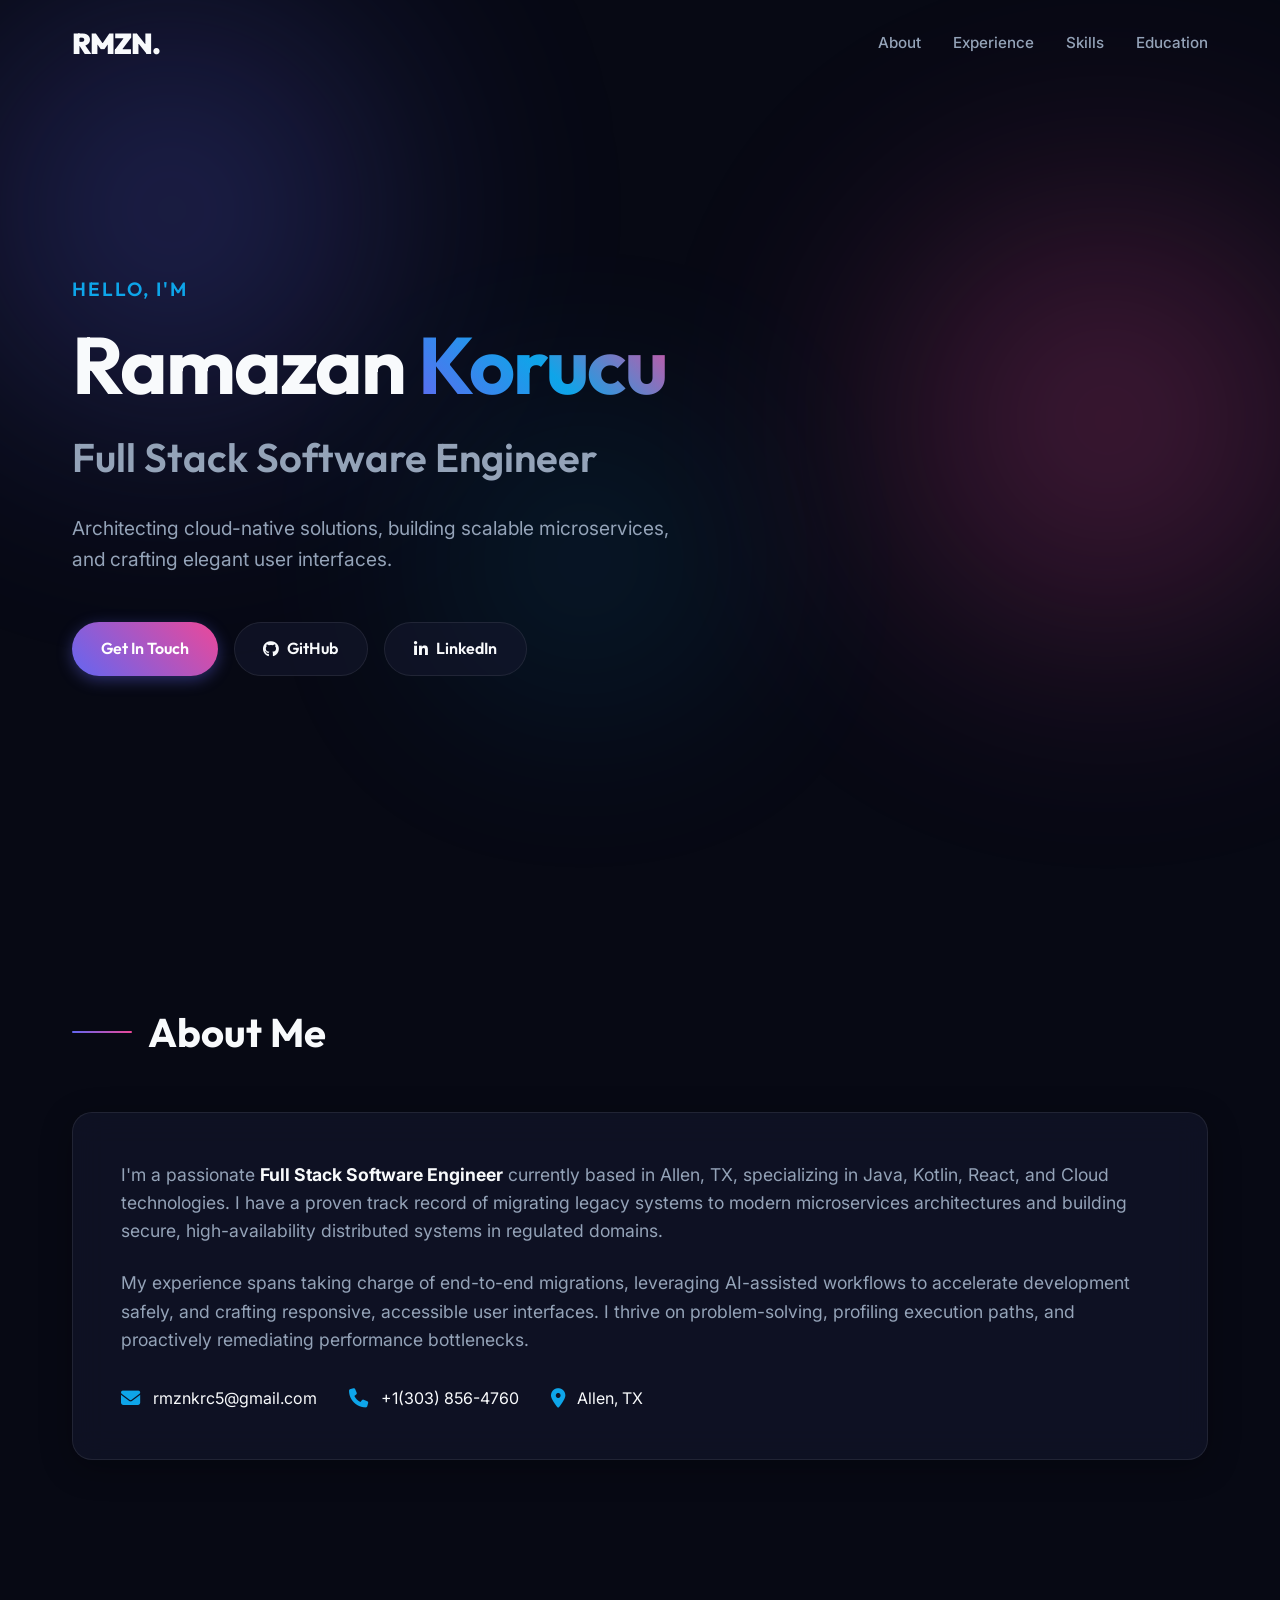
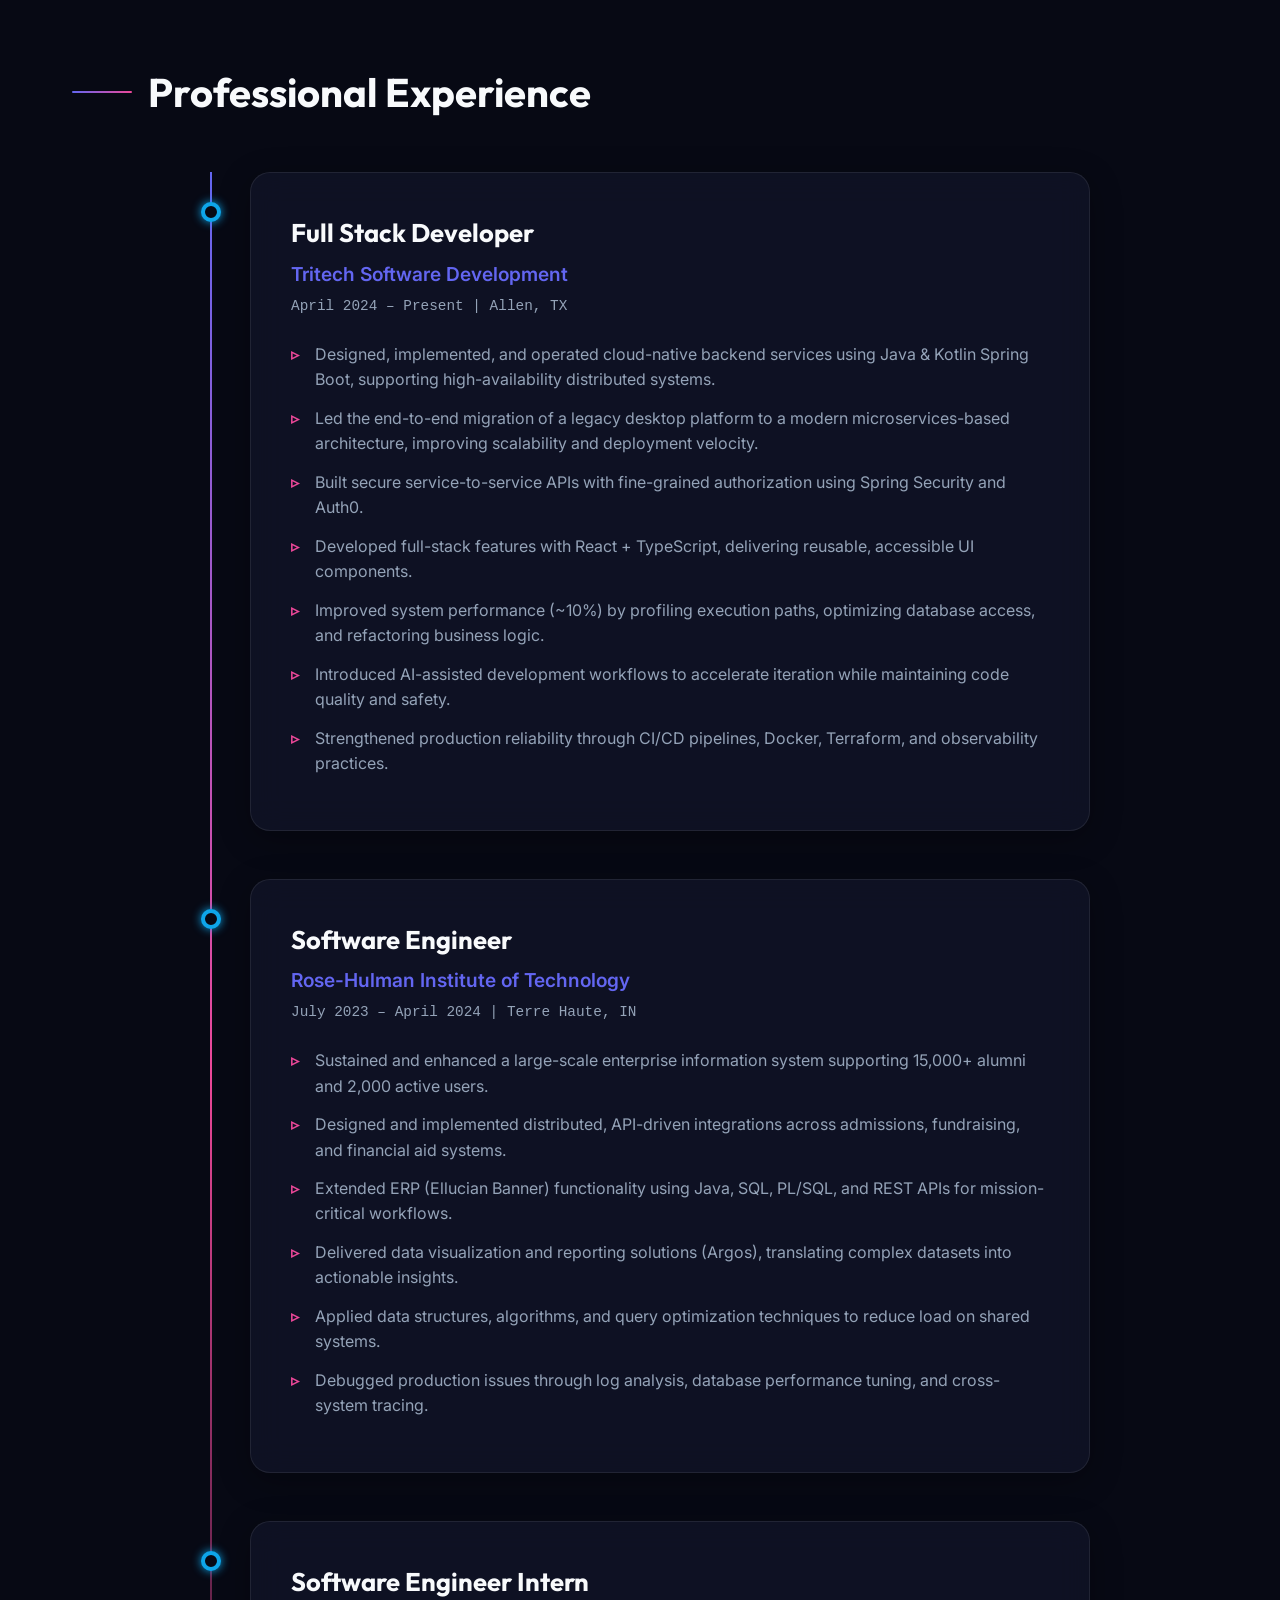
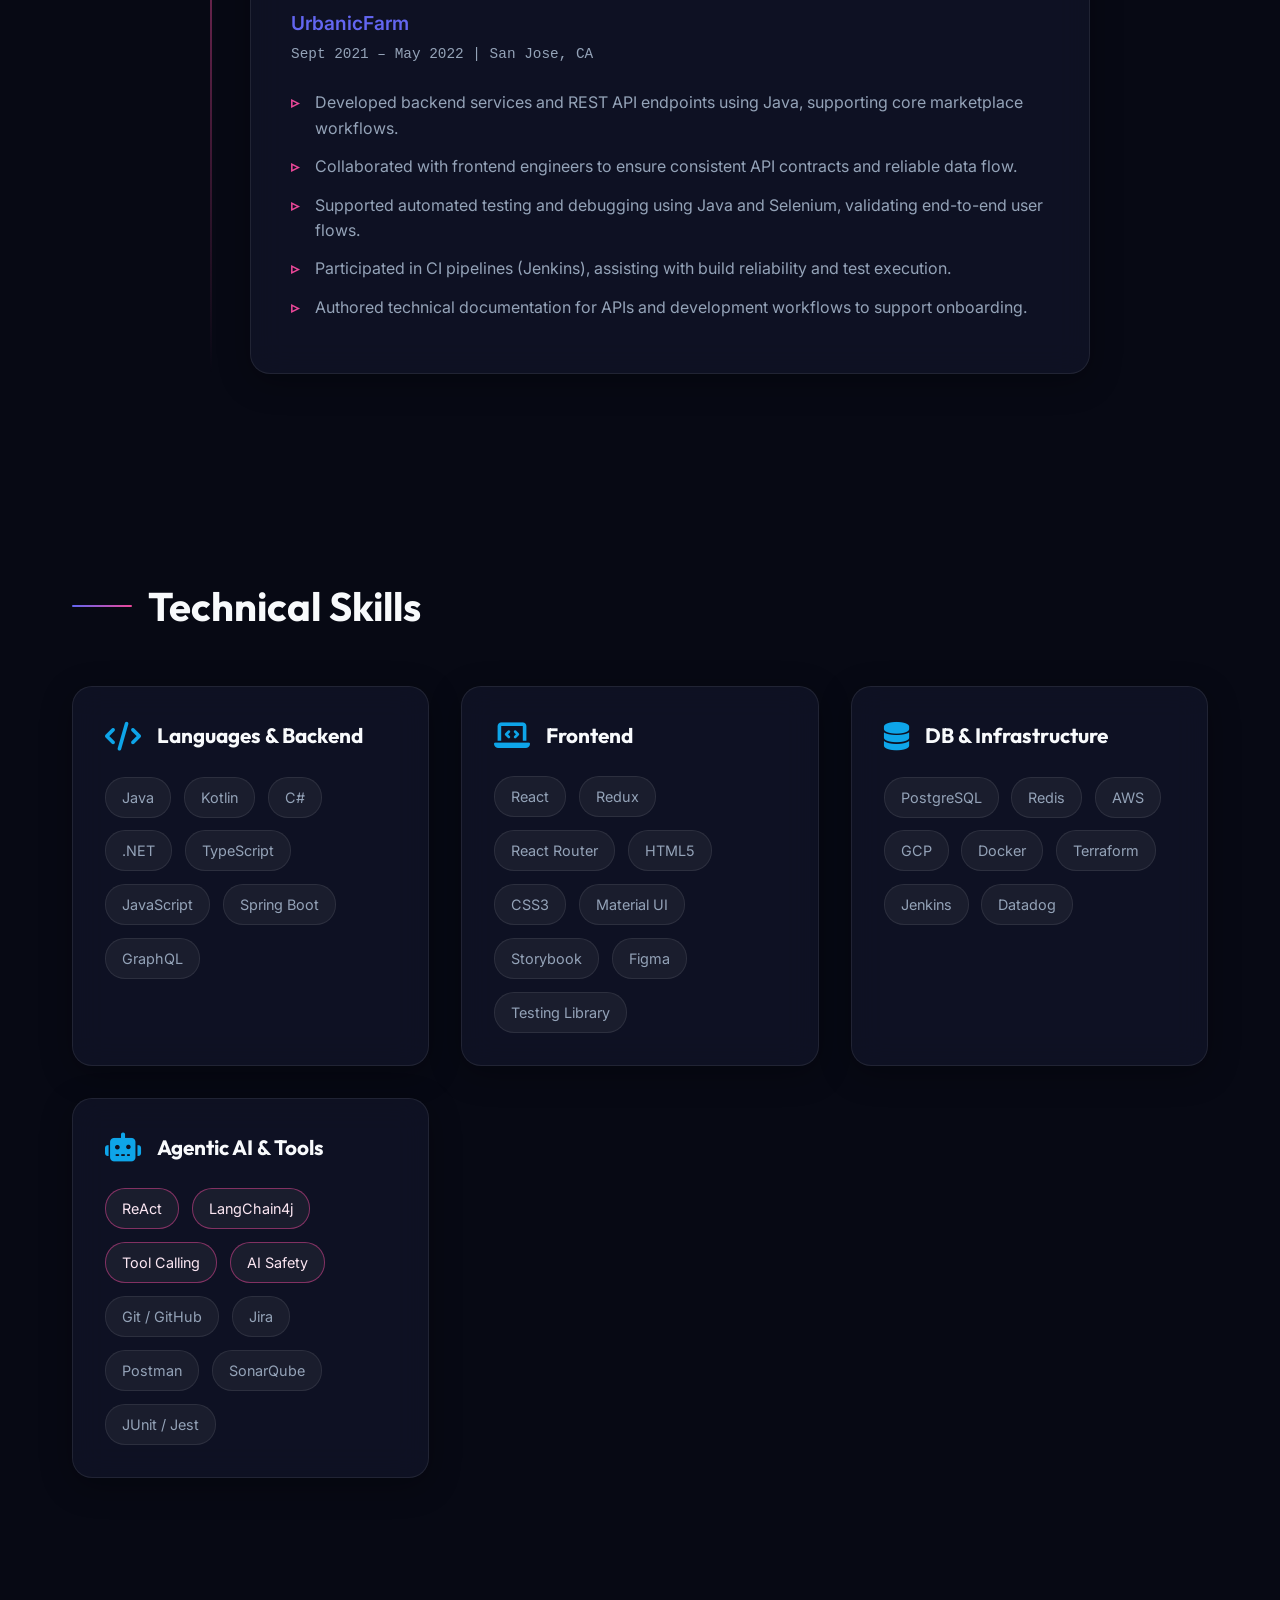
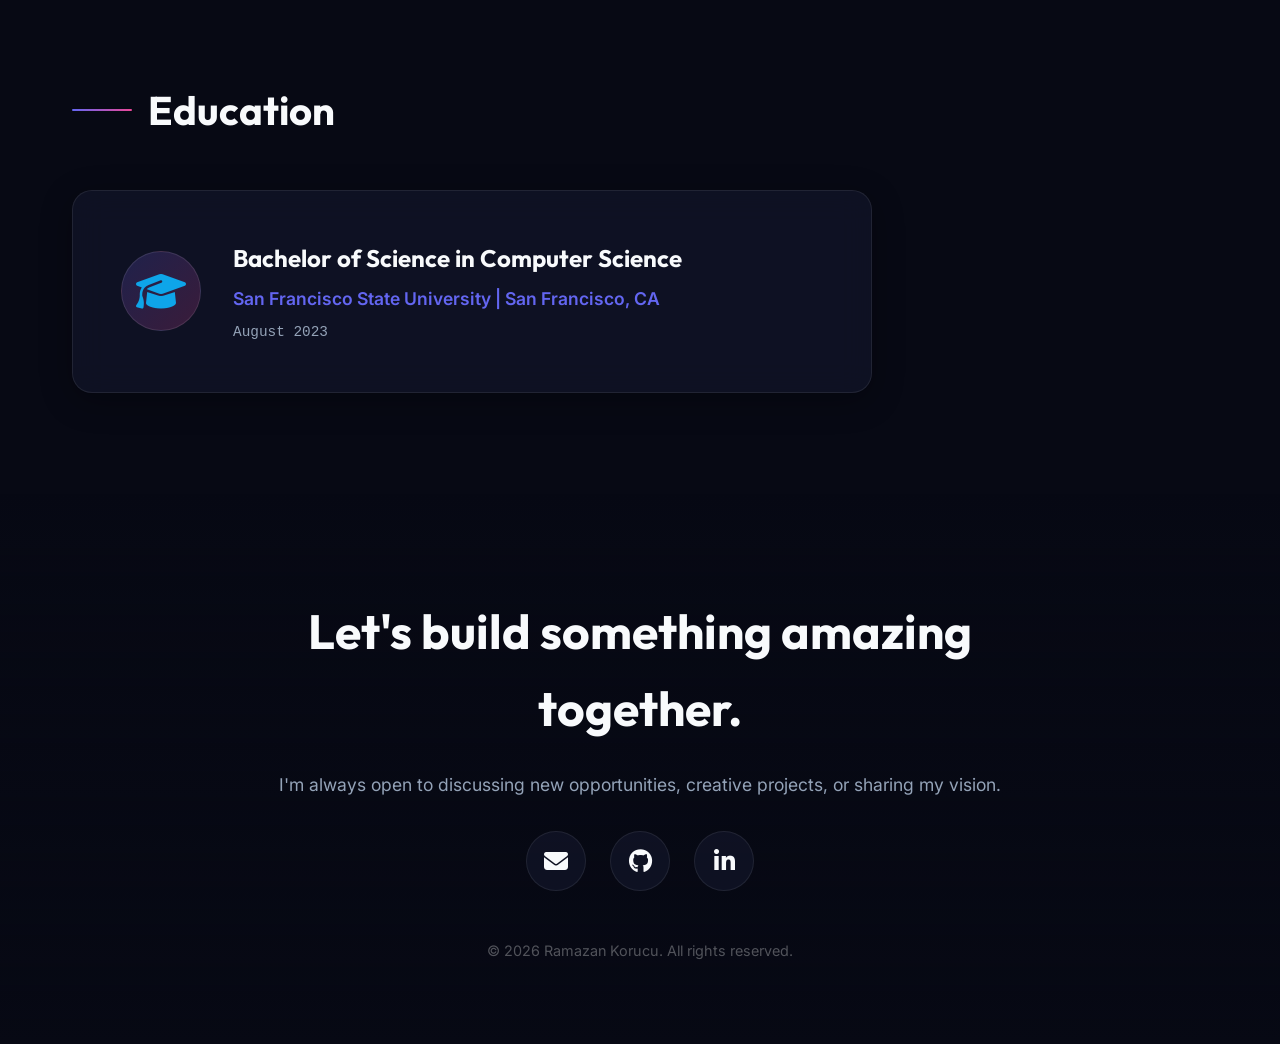
==== portfolio/index.html @ de81b4bb "Add portfolio website" ====
<!doctype html>
<html lang="en">
  <head>
    <meta charset="UTF-8" />
    <meta name="viewport" content="width=device-width, initial-scale=1.0" />
    <title>Ramazan Korucu | Full Stack Software Engineer</title>
    <meta
      name="description"
      content="Portfolio of Ramazan Korucu, Full Stack Software Engineer specializing in Java, Kotlin, React, and Cloud technologies."
    />
    <link rel="preconnect" href="https://fonts.googleapis.com" />
    <link rel="preconnect" href="https://fonts.gstatic.com" crossorigin />
    <link
      href="https://fonts.googleapis.com/css2?family=Inter:wght@300;400;500;600;700&family=Outfit:wght@400;600;800;900&display=swap"
      rel="stylesheet"
    />
    <link
      rel="stylesheet"
      href="https://cdnjs.cloudflare.com/ajax/libs/font-awesome/6.4.0/css/all.min.css"
    />
    <link rel="stylesheet" href="styles.css" />
  </head>
  <body>
    <div class="background-effects">
      <div class="glow glow-1"></div>
      <div class="glow glow-2"></div>
      <div class="glow glow-3"></div>
    </div>

    <!-- Navigation -->
    <nav class="navbar">
      <div class="nav-content">
        <a href="#" class="logo">RMZN.</a>
        <ul class="nav-links">
          <li><a href="#about">About</a></li>
          <li><a href="#experience">Experience</a></li>
          <li><a href="#skills">Skills</a></li>
          <li><a href="#education">Education</a></li>
        </ul>
        <div class="hamburger">
          <span></span>
          <span></span>
          <span></span>
        </div>
      </div>
    </nav>

    <main>
      <!-- Hero -->
      <section id="hero" class="hero section">
        <div class="hero-content">
          <p class="greeting reveal">Hello, I'm</p>
          <h1 class="name reveal delay-1">Ramazan <span>Korucu</span></h1>
          <h2 class="title reveal delay-2">Full Stack Software Engineer</h2>
          <p class="subtitle reveal delay-3">
            Architecting cloud-native solutions, building scalable
            microservices, and crafting elegant user interfaces.
          </p>
          <div class="cta-buttons reveal delay-4">
            <a href="#contact" class="btn btn-primary">Get In Touch</a>
            <a
              href="https://github.com/rkorucu"
              target="_blank"
              class="btn btn-secondary"
            >
              <i class="fab fa-github"></i> GitHub
            </a>
            <a
              href="https://linkedin.com/in/rmznkrc"
              target="_blank"
              class="btn btn-secondary"
            >
              <i class="fab fa-linkedin-in"></i> LinkedIn
            </a>
          </div>
        </div>
      </section>

      <!-- About -->
      <section id="about" class="about section">
        <h2 class="section-title reveal">About Me</h2>
        <div class="about-content reveal">
          <div class="about-text glass-card">
            <p>
              I'm a passionate
              <strong>Full Stack Software Engineer</strong> currently based in
              Allen, TX, specializing in Java, Kotlin, React, and Cloud
              technologies. I have a proven track record of migrating legacy
              systems to modern microservices architectures and building secure,
              high-availability distributed systems in regulated domains.
            </p>
            <p>
              My experience spans taking charge of end-to-end migrations,
              leveraging AI-assisted workflows to accelerate development safely,
              and crafting responsive, accessible user interfaces. I thrive on
              problem-solving, profiling execution paths, and proactively
              remediating performance bottlenecks.
            </p>
            <div class="contact-info">
              <p><i class="fas fa-envelope"></i> rmznkrc5@gmail.com</p>
              <p><i class="fas fa-phone"></i> +1(303) 856-4760</p>
              <p><i class="fas fa-map-marker-alt"></i> Allen, TX</p>
            </div>
          </div>
        </div>
      </section>

      <!-- Experience -->
      <section id="experience" class="experience section">
        <h2 class="section-title reveal">Professional Experience</h2>
        <div class="timeline">
          <div class="timeline-item reveal">
            <div class="timeline-dot"></div>
            <div class="timeline-content glass-card">
              <div class="exp-header">
                <h3>Full Stack Developer</h3>
                <span class="company">Tritech Software Development</span>
                <span class="date">April 2024 – Present | Allen, TX</span>
              </div>
              <ul class="exp-details">
                <li>
                  Designed, implemented, and operated cloud-native backend
                  services using Java & Kotlin Spring Boot, supporting
                  high-availability distributed systems.
                </li>
                <li>
                  Led the end-to-end migration of a legacy desktop platform to a
                  modern microservices-based architecture, improving scalability
                  and deployment velocity.
                </li>
                <li>
                  Built secure service-to-service APIs with fine-grained
                  authorization using Spring Security and Auth0.
                </li>
                <li>
                  Developed full-stack features with React + TypeScript,
                  delivering reusable, accessible UI components.
                </li>
                <li>
                  Improved system performance (~10%) by profiling execution
                  paths, optimizing database access, and refactoring business
                  logic.
                </li>
                <li>
                  Introduced AI-assisted development workflows to accelerate
                  iteration while maintaining code quality and safety.
                </li>
                <li>
                  Strengthened production reliability through CI/CD pipelines,
                  Docker, Terraform, and observability practices.
                </li>
              </ul>
            </div>
          </div>

          <div class="timeline-item reveal">
            <div class="timeline-dot"></div>
            <div class="timeline-content glass-card">
              <div class="exp-header">
                <h3>Software Engineer</h3>
                <span class="company">Rose-Hulman Institute of Technology</span>
                <span class="date"
                  >July 2023 – April 2024 | Terre Haute, IN</span
                >
              </div>
              <ul class="exp-details">
                <li>
                  Sustained and enhanced a large-scale enterprise information
                  system supporting 15,000+ alumni and 2,000 active users.
                </li>
                <li>
                  Designed and implemented distributed, API-driven integrations
                  across admissions, fundraising, and financial aid systems.
                </li>
                <li>
                  Extended ERP (Ellucian Banner) functionality using Java, SQL,
                  PL/SQL, and REST APIs for mission-critical workflows.
                </li>
                <li>
                  Delivered data visualization and reporting solutions (Argos),
                  translating complex datasets into actionable insights.
                </li>
                <li>
                  Applied data structures, algorithms, and query optimization
                  techniques to reduce load on shared systems.
                </li>
                <li>
                  Debugged production issues through log analysis, database
                  performance tuning, and cross-system tracing.
                </li>
              </ul>
            </div>
          </div>

          <div class="timeline-item reveal">
            <div class="timeline-dot"></div>
            <div class="timeline-content glass-card">
              <div class="exp-header">
                <h3>Software Engineer Intern</h3>
                <span class="company">UrbanicFarm</span>
                <span class="date">Sept 2021 – May 2022 | San Jose, CA</span>
              </div>
              <ul class="exp-details">
                <li>
                  Developed backend services and REST API endpoints using Java,
                  supporting core marketplace workflows.
                </li>
                <li>
                  Collaborated with frontend engineers to ensure consistent API
                  contracts and reliable data flow.
                </li>
                <li>
                  Supported automated testing and debugging using Java and
                  Selenium, validating end-to-end user flows.
                </li>
                <li>
                  Participated in CI pipelines (Jenkins), assisting with build
                  reliability and test execution.
                </li>
                <li>
                  Authored technical documentation for APIs and development
                  workflows to support onboarding.
                </li>
              </ul>
            </div>
          </div>
        </div>
      </section>

      <!-- Skills -->
      <section id="skills" class="skills section">
        <h2 class="section-title reveal">Technical Skills</h2>
        <div class="skills-grid">
          <div class="skill-category glass-card reveal">
            <div class="skill-header">
              <i class="fas fa-code"></i>
              <h3>Languages & Backend</h3>
            </div>
            <div class="skill-tags">
              <span>Java</span>
              <span>Kotlin</span>
              <span>C#</span>
              <span>.NET</span>
              <span>TypeScript</span>
              <span>JavaScript</span>
              <span>Spring Boot</span>
              <span>GraphQL</span>
            </div>
          </div>

          <div class="skill-category glass-card reveal delay-1">
            <div class="skill-header">
              <i class="fas fa-laptop-code"></i>
              <h3>Frontend</h3>
            </div>
            <div class="skill-tags">
              <span>React</span>
              <span>Redux</span>
              <span>React Router</span>
              <span>HTML5</span>
              <span>CSS3</span>
              <span>Material UI</span>
              <span>Storybook</span>
              <span>Figma</span>
              <span>Testing Library</span>
            </div>
          </div>

          <div class="skill-category glass-card reveal delay-2">
            <div class="skill-header">
              <i class="fas fa-database"></i>
              <h3>DB & Infrastructure</h3>
            </div>
            <div class="skill-tags">
              <span>PostgreSQL</span>
              <span>Redis</span>
              <span>AWS</span>
              <span>GCP</span>
              <span>Docker</span>
              <span>Terraform</span>
              <span>Jenkins</span>
              <span>Datadog</span>
            </div>
          </div>

          <div class="skill-category glass-card reveal delay-3">
            <div class="skill-header">
              <i class="fas fa-robot"></i>
              <h3>Agentic AI & Tools</h3>
            </div>
            <div class="skill-tags">
              <span class="highlight">ReAct</span>
              <span class="highlight">LangChain4j</span>
              <span class="highlight">Tool Calling</span>
              <span class="highlight">AI Safety</span>
              <span>Git / GitHub</span>
              <span>Jira</span>
              <span>Postman</span>
              <span>SonarQube</span>
              <span>JUnit / Jest</span>
            </div>
          </div>
        </div>
      </section>

      <!-- Education -->
      <section id="education" class="education section">
        <h2 class="section-title reveal">Education</h2>
        <div class="edu-card glass-card reveal">
          <div class="edu-icon">
            <i class="fas fa-graduation-cap"></i>
          </div>
          <div class="edu-details">
            <h3>Bachelor of Science in Computer Science</h3>
            <span class="university"
              >San Francisco State University | San Francisco, CA</span
            >
            <span class="date">August 2023</span>
          </div>
        </div>
      </section>
    </main>

    <footer id="contact">
      <div class="footer-content">
        <h2>Let's build something amazing together.</h2>
        <p>
          I'm always open to discussing new opportunities, creative projects, or
          sharing my vision.
        </p>
        <div class="social-links">
          <a
            href="mailto:rmznkrc5@gmail.com"
            class="social-btn"
            aria-label="Email"
            ><i class="fas fa-envelope"></i
          ></a>
          <a
            href="https://github.com/rkorucu"
            target="_blank"
            class="social-btn"
            aria-label="GitHub"
            ><i class="fab fa-github"></i
          ></a>
          <a
            href="https://linkedin.com/in/rmznkrc"
            target="_blank"
            class="social-btn"
            aria-label="LinkedIn"
            ><i class="fab fa-linkedin-in"></i
          ></a>
        </div>
        <p class="copyright">
          &copy; 2026 Ramazan Korucu. All rights reserved.
        </p>
      </div>
    </footer>

    <script src="script.js"></script>
  </body>
</html>
---- portfolio/styles.css ----
:root {
  --bg-dark: #070914;
  --bg-card: rgba(20, 24, 45, 0.6);
  --primary: #6366f1;
  --primary-glow: rgba(99, 102, 241, 0.5);
  --secondary: #ec4899;
  --accent: #0ea5e9;
  --text-main: #f8fafc;
  --text-muted: #94a3b8;
  --border-color: rgba(255, 255, 255, 0.08);
  --font-heading: "Outfit", sans-serif;
  --font-body: "Inter", sans-serif;
  --transition-smooth: all 0.4s cubic-bezier(0.4, 0, 0.2, 1);
}

* {
  margin: 0;
  padding: 0;
  box-sizing: border-box;
}
html {
  scroll-behavior: smooth;
}

body {
  background-color: var(--bg-dark);
  color: var(--text-main);
  font-family: var(--font-body);
  line-height: 1.6;
  overflow-x: hidden;
  position: relative;
}

/* Background Glowing Effects */
.background-effects {
  position: fixed;
  top: 0;
  left: 0;
  width: 100vw;
  height: 100vh;
  z-index: -1;
  overflow: hidden;
  pointer-events: none;
}

.glow {
  position: absolute;
  width: 600px;
  height: 600px;
  border-radius: 50%;
  filter: blur(120px);
  opacity: 0.4;
  animation: float 20s infinite ease-in-out;
}

.glow-1 {
  top: -10%;
  left: -10%;
  background: radial-gradient(circle, var(--primary) 0%, transparent 70%);
}

.glow-2 {
  bottom: 20%;
  right: -10%;
  background: radial-gradient(circle, var(--secondary) 0%, transparent 70%);
  animation-delay: -5s;
}

.glow-3 {
  top: 40%;
  left: 30%;
  background: radial-gradient(circle, var(--accent) 0%, transparent 50%);
  animation-delay: -10s;
  width: 400px;
  height: 400px;
}

@keyframes float {
  0%,
  100% {
    transform: translateY(0) scale(1);
  }
  50% {
    transform: translateY(-30px) scale(1.05);
  }
}

/* Glassmorphism Classes */
.glass-card {
  background: var(--bg-card);
  backdrop-filter: blur(16px);
  -webkit-backdrop-filter: blur(16px);
  border: 1px solid var(--border-color);
  border-radius: 20px;
  box-shadow: 0 8px 32px 0 rgba(0, 0, 0, 0.3);
  transition: var(--transition-smooth);
}

.glass-card:hover {
  border-color: rgba(255, 255, 255, 0.15);
  transform: translateY(-5px);
  box-shadow:
    0 15px 40px 0 rgba(0, 0, 0, 0.5),
    0 0 20px 0 var(--primary-glow);
}

h1,
h2,
h3,
h4,
h5,
h6 {
  font-family: var(--font-heading);
  font-weight: 700;
}

/* Navigation */
.navbar {
  position: fixed;
  top: 0;
  left: 0;
  width: 100%;
  padding: 20px 0;
  z-index: 1000;
  transition: var(--transition-smooth);
}

.navbar.scrolled {
  background: rgba(7, 9, 20, 0.85);
  backdrop-filter: blur(12px);
  border-bottom: 1px solid var(--border-color);
  padding: 15px 0;
}

.nav-content {
  max-width: 1200px;
  margin: 0 auto;
  padding: 0 2rem;
  display: flex;
  justify-content: space-between;
  align-items: center;
}

.logo {
  color: var(--text-main);
  text-decoration: none;
  font-family: var(--font-heading);
  font-size: 1.8rem;
  font-weight: 900;
  letter-spacing: -1px;
}

.nav-links {
  list-style: none;
  display: flex;
  gap: 2rem;
}

.nav-links a {
  color: var(--text-muted);
  text-decoration: none;
  font-weight: 500;
  transition: var(--transition-smooth);
  position: relative;
  font-size: 0.95rem;
}

.nav-links a::after {
  content: "";
  position: absolute;
  bottom: -5px;
  left: 0;
  width: 0;
  height: 2px;
  background: linear-gradient(90deg, var(--primary), var(--accent));
  transition: var(--transition-smooth);
}

.nav-links a:hover,
.nav-links a.active {
  color: var(--text-main);
}
.nav-links a:hover::after,
.nav-links a.active::after {
  width: 100%;
}

.hamburger {
  display: none;
  cursor: pointer;
  z-index: 100;
}
.hamburger span {
  display: block;
  width: 25px;
  height: 2px;
  background: var(--text-main);
  margin: 5px 0;
  transition: var(--transition-smooth);
}

/* Global Sections */
.section {
  padding: 100px 2rem;
  max-width: 1200px;
  margin: 0 auto;
}
.section-title {
  font-size: 2.5rem;
  margin-bottom: 3rem;
  display: flex;
  align-items: center;
  gap: 1rem;
}
.section-title::before {
  content: "";
  height: 2px;
  width: 60px;
  background: linear-gradient(90deg, var(--primary), var(--secondary));
  display: block;
  border-radius: 2px;
}

/* Hero Section */
.hero {
  min-height: 100vh;
  display: flex;
  align-items: center;
  padding-top: 150px;
}
.hero-content {
  max-width: 800px;
}
.greeting {
  color: var(--accent);
  font-family: var(--font-heading);
  font-size: 1.2rem;
  font-weight: 600;
  margin-bottom: 1rem;
  letter-spacing: 2px;
  text-transform: uppercase;
}

.name {
  font-size: 5rem;
  line-height: 1.1;
  margin-bottom: 1rem;
  letter-spacing: -2px;
}
.name span {
  background: linear-gradient(
    45deg,
    var(--primary),
    var(--accent),
    var(--secondary)
  );
  -webkit-background-clip: text;
  -webkit-text-fill-color: transparent;
  background-clip: text;
  color: transparent;
}

.title {
  font-size: 2.5rem;
  color: var(--text-muted);
  margin-bottom: 1.5rem;
  font-weight: 600;
}
.subtitle {
  font-size: 1.2rem;
  color: var(--text-muted);
  margin-bottom: 3rem;
  max-width: 600px;
}
.cta-buttons {
  display: flex;
  gap: 1rem;
  flex-wrap: wrap;
}
.btn {
  padding: 0.8rem 1.8rem;
  border-radius: 30px;
  text-decoration: none;
  font-weight: 600;
  font-family: var(--font-heading);
  transition: var(--transition-smooth);
  display: inline-flex;
  align-items: center;
  gap: 0.5rem;
}

.btn-primary {
  background: linear-gradient(45deg, var(--primary), var(--secondary));
  color: white;
  box-shadow: 0 4px 15px rgba(99, 102, 241, 0.4);
}
.btn-primary:hover {
  transform: translateY(-3px);
  box-shadow: 0 8px 25px rgba(99, 102, 241, 0.6);
}

.btn-secondary {
  background: var(--bg-card);
  border: 1px solid var(--border-color);
  color: var(--text-main);
}
.btn-secondary:hover {
  background: rgba(255, 255, 255, 0.1);
  transform: translateY(-3px);
}

/* About Section */
.about-content {
  display: flex;
  gap: 3rem;
  align-items: center;
}
.about-text {
  padding: 3rem;
  flex: 1;
}
.about-text p {
  margin-bottom: 1.5rem;
  font-size: 1.1rem;
  color: var(--text-muted);
}
.about-text strong {
  color: var(--text-main);
}

.contact-info {
  margin-top: 2rem;
  display: flex;
  gap: 2rem;
  flex-wrap: wrap;
}
.contact-info p {
  margin-bottom: 0;
  display: flex;
  align-items: center;
  gap: 0.8rem;
  font-size: 1rem;
  color: var(--text-main);
}
.contact-info i {
  color: var(--accent);
  font-size: 1.2rem;
}

/* Experience Section Timeline */
.timeline {
  position: relative;
  max-width: 900px;
  margin: 0 auto;
}
.timeline::before {
  content: "";
  position: absolute;
  left: 20px;
  top: 0;
  bottom: 0;
  width: 2px;
  background: linear-gradient(
    to bottom,
    var(--primary),
    var(--secondary),
    transparent
  );
}

.timeline-item {
  position: relative;
  padding-left: 60px;
  margin-bottom: 3rem;
}
.timeline-item:last-child {
  margin-bottom: 0;
}

.timeline-dot {
  position: absolute;
  left: 11px;
  top: 30px;
  width: 20px;
  height: 20px;
  background: var(--bg-dark);
  border: 4px solid var(--accent);
  border-radius: 50%;
  z-index: 2;
  box-shadow: 0 0 10px var(--accent);
}

.timeline-content {
  padding: 2.5rem;
}
.exp-header {
  margin-bottom: 1.5rem;
}
.exp-header h3 {
  font-size: 1.6rem;
  color: var(--text-main);
  margin-bottom: 0.3rem;
}
.company {
  display: block;
  font-size: 1.2rem;
  color: var(--primary);
  font-weight: 600;
  margin-bottom: 0.3rem;
}
.date {
  display: block;
  font-size: 0.9rem;
  color: var(--text-muted);
  font-family: monospace;
}
.exp-details {
  list-style: none;
}
.exp-details li {
  margin-bottom: 0.8rem;
  position: relative;
  padding-left: 1.5rem;
  color: var(--text-muted);
}
.exp-details li::before {
  content: "▹";
  position: absolute;
  left: 0;
  color: var(--secondary);
  font-weight: bold;
}

/* Skills Section */
.skills-grid {
  display: grid;
  grid-template-columns: repeat(auto-fit, minmax(280px, 1fr));
  gap: 2rem;
}
.skill-category {
  padding: 2rem;
}
.skill-header {
  display: flex;
  align-items: center;
  gap: 1rem;
  margin-bottom: 1.5rem;
}
.skill-header i {
  font-size: 1.8rem;
  color: var(--accent);
}
.skill-header h3 {
  font-size: 1.3rem;
}
.skill-tags {
  display: flex;
  flex-wrap: wrap;
  gap: 0.8rem;
}
.skill-tags span {
  background: rgba(255, 255, 255, 0.05);
  border: 1px solid var(--border-color);
  padding: 0.5rem 1rem;
  border-radius: 20px;
  font-size: 0.9rem;
  color: var(--text-muted);
  transition: var(--transition-smooth);
}
.skill-tags span:hover {
  background: rgba(99, 102, 241, 0.1);
  color: var(--text-main);
  border-color: var(--primary);
  transform: translateY(-2px);
}
.skill-tags span.highlight {
  border-color: rgba(236, 72, 153, 0.5);
  color: #fce7f3;
}

/* Education Section */
.edu-card {
  display: flex;
  padding: 3rem;
  gap: 2rem;
  align-items: center;
  max-width: 800px;
}
.edu-icon {
  width: 80px;
  height: 80px;
  background: linear-gradient(
    135deg,
    rgba(99, 102, 241, 0.2),
    rgba(236, 72, 153, 0.2)
  );
  border-radius: 50%;
  display: flex;
  justify-content: center;
  align-items: center;
  font-size: 2.5rem;
  color: var(--accent);
  flex-shrink: 0;
  border: 1px solid rgba(255, 255, 255, 0.1);
}
.edu-details h3 {
  font-size: 1.5rem;
  margin-bottom: 0.5rem;
}
.edu-details .university {
  display: block;
  color: var(--primary);
  font-weight: 600;
  font-size: 1.1rem;
  margin-bottom: 0.5rem;
}

/* Footer */
footer {
  padding: 100px 2rem 50px;
  text-align: center;
  background: linear-gradient(to top, rgba(7, 9, 20, 1), transparent);
}
.footer-content {
  max-width: 800px;
  margin: 0 auto;
}
.footer-content h2 {
  font-size: 3rem;
  margin-bottom: 1.5rem;
}
.footer-content p {
  color: var(--text-muted);
  font-size: 1.1rem;
  margin-bottom: 2rem;
}
.social-links {
  display: flex;
  justify-content: center;
  gap: 1.5rem;
  margin-bottom: 3rem;
}
.social-btn {
  width: 60px;
  height: 60px;
  border-radius: 50%;
  background: var(--bg-card);
  border: 1px solid var(--border-color);
  display: flex;
  justify-content: center;
  align-items: center;
  font-size: 1.5rem;
  color: var(--text-main);
  text-decoration: none;
  transition: var(--transition-smooth);
}
.social-btn:hover {
  background: var(--primary);
  box-shadow: 0 0 20px var(--primary-glow);
  transform: translateY(-5px);
  border-color: var(--primary);
}
.copyright {
  font-size: 0.9rem !important;
  color: rgba(255, 255, 255, 0.3) !important;
}

/* Reveal Animations */
.reveal {
  opacity: 0;
  transform: translateY(40px);
  transition: all 0.8s cubic-bezier(0.5, 0, 0, 1);
}
.reveal.active {
  opacity: 1;
  transform: translateY(0);
}
.delay-1 {
  transition-delay: 0.1s;
}
.delay-2 {
  transition-delay: 0.2s;
}
.delay-3 {
  transition-delay: 0.3s;
}
.delay-4 {
  transition-delay: 0.4s;
}

/* Responsive */
@media (max-width: 900px) {
  .name {
    font-size: 3.5rem;
  }
  .title {
    font-size: 2rem;
  }
  .about-content {
    flex-direction: column;
  }
  .timeline::before {
    left: 0;
  }
  .timeline-item {
    padding-left: 30px;
  }
  .timeline-dot {
    left: -9px;
    width: 16px;
    height: 16px;
    top: 32px;
  }
  .edu-card {
    flex-direction: column;
    text-align: center;
  }
}

@media (max-width: 768px) {
  .nav-links {
    position: fixed;
    right: -100%;
    top: 0;
    height: 100vh;
    width: 80%;
    max-width: 300px;
    background: var(--bg-card);
    backdrop-filter: blur(20px);
    flex-direction: column;
    justify-content: center;
    align-items: center;
    transition: 0.5s ease;
    border-left: 1px solid var(--border-color);
  }
  .nav-links.active {
    right: 0;
  }
  .hamburger {
    display: block;
  }
  .hamburger.active span:nth-child(1) {
    transform: translateY(7px) rotate(45deg);
  }
  .hamburger.active span:nth-child(2) {
    opacity: 0;
  }
  .hamburger.active span:nth-child(3) {
    transform: translateY(-7px) rotate(-45deg);
  }
  .section {
    padding: 80px 1.5rem;
  }
  .hero {
    text-align: center;
    justify-content: center;
  }
  .cta-buttons {
    justify-content: center;
  }
  .footer-content h2 {
    font-size: 2rem;
  }
}
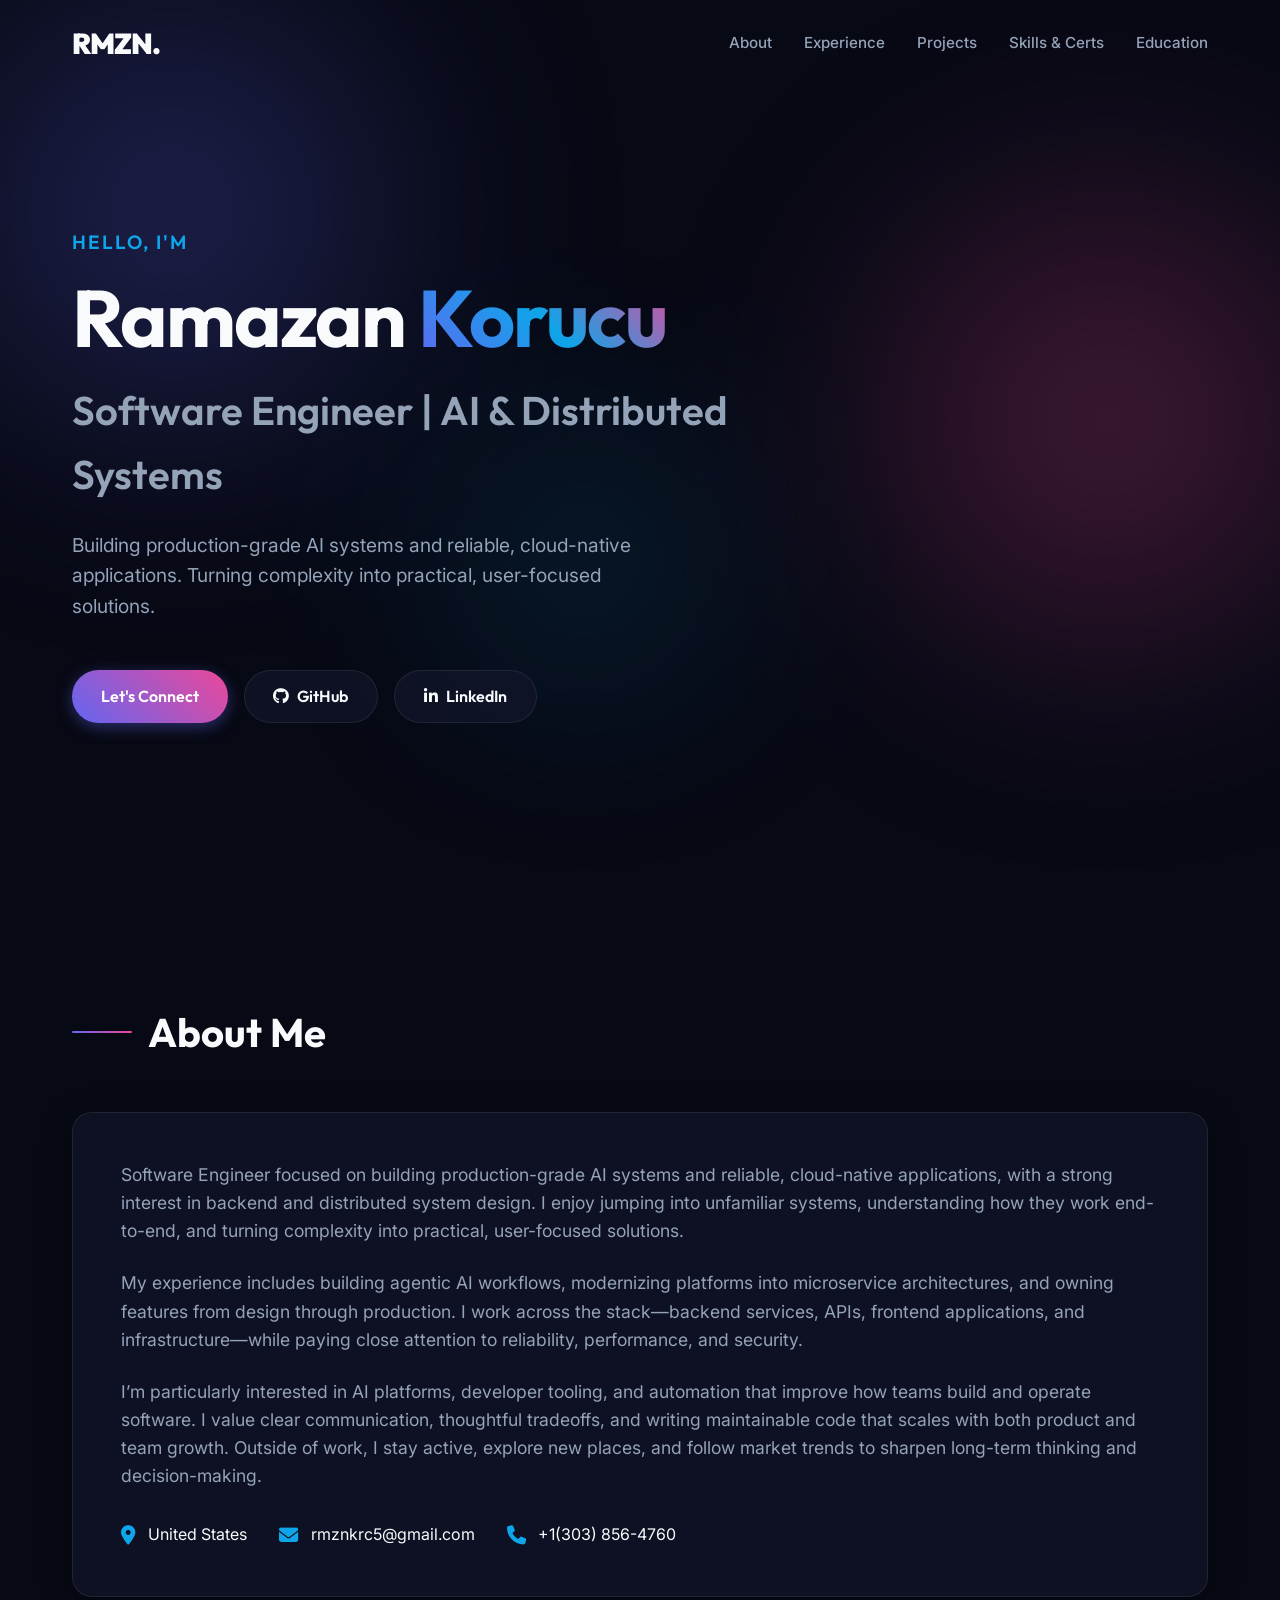
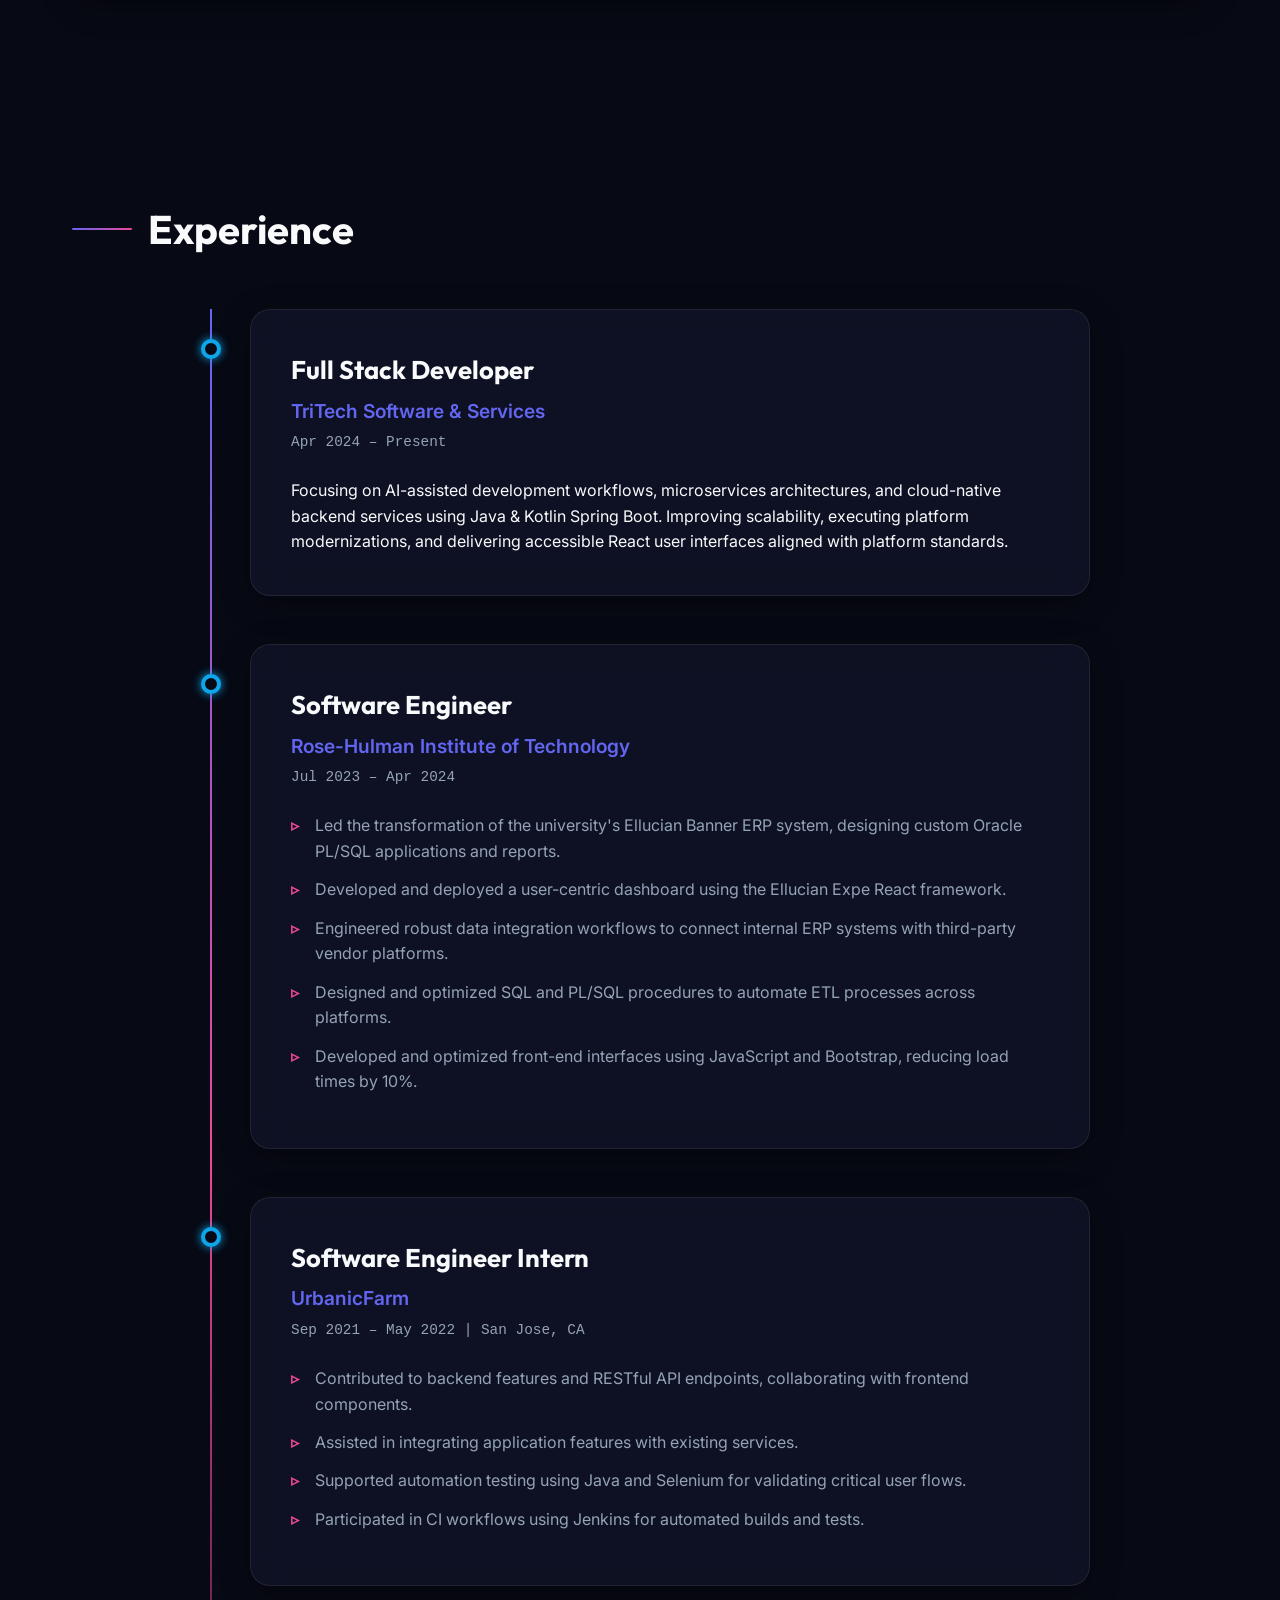
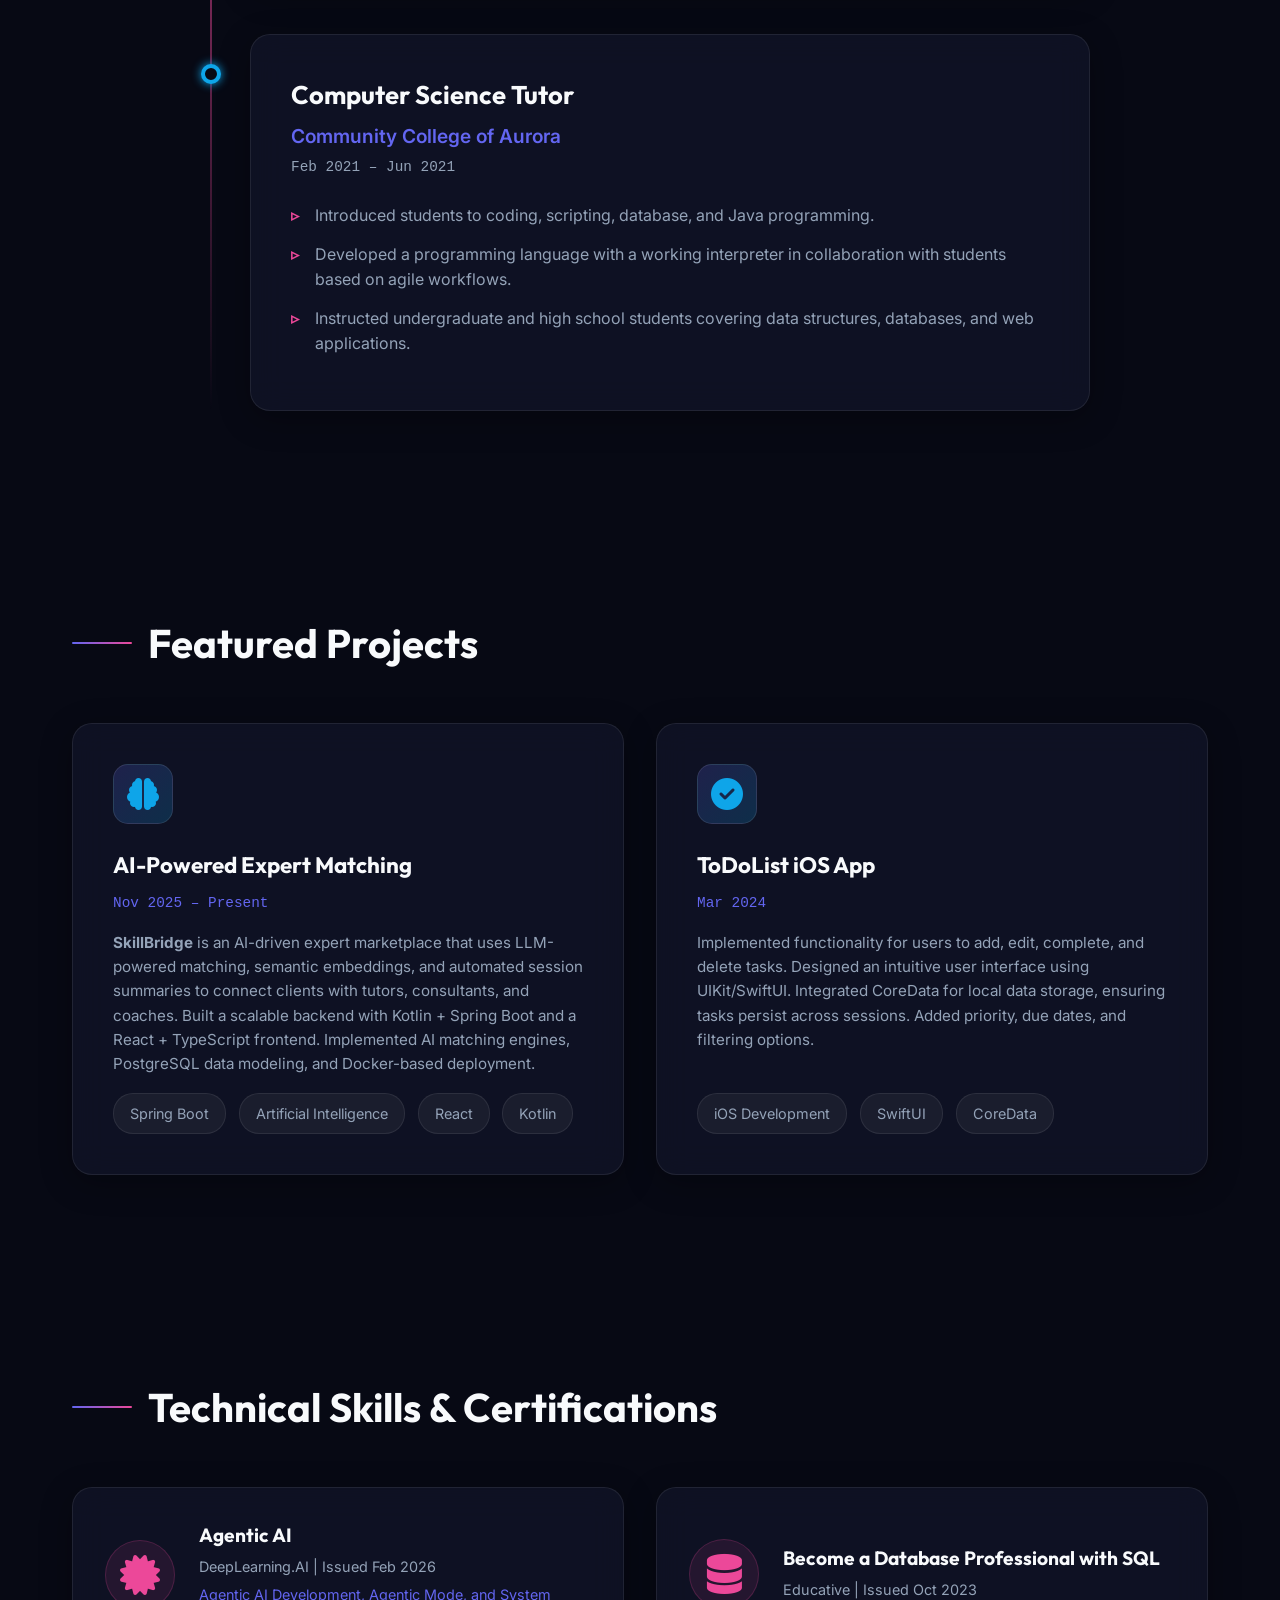
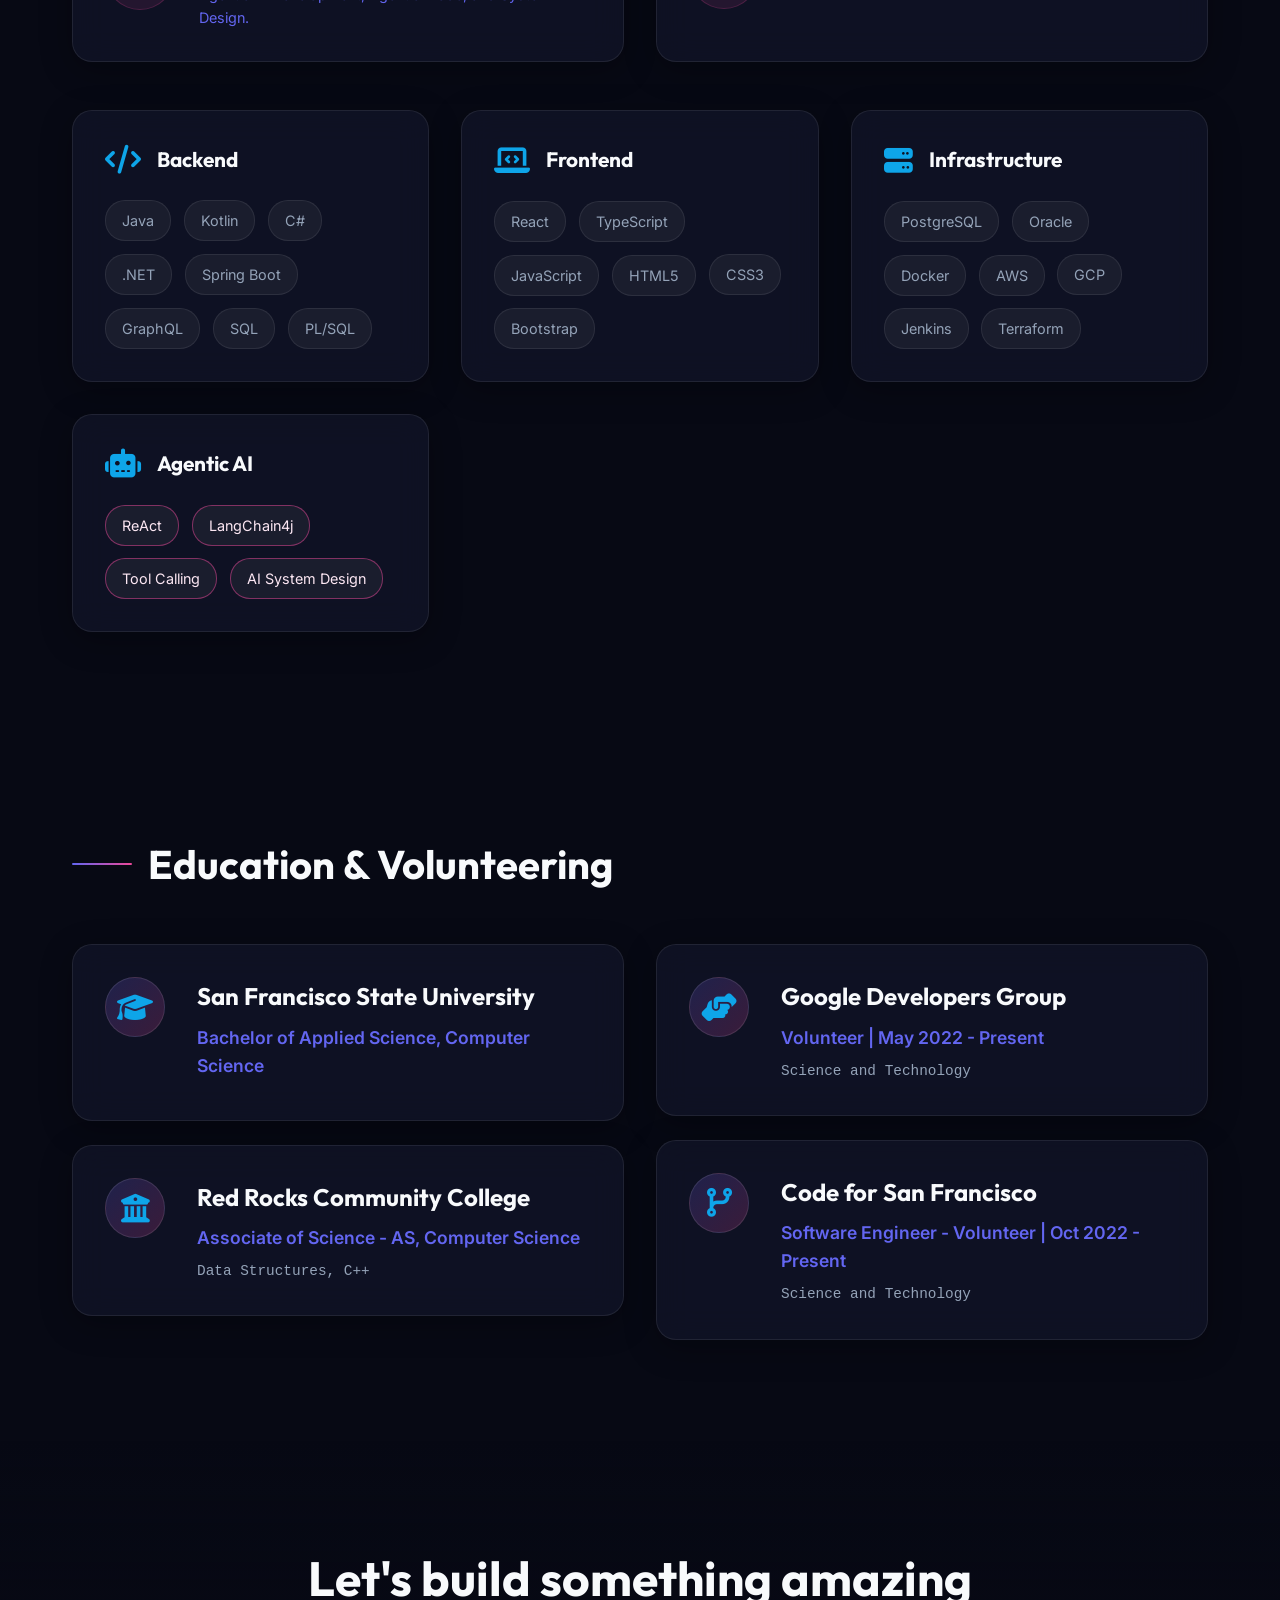
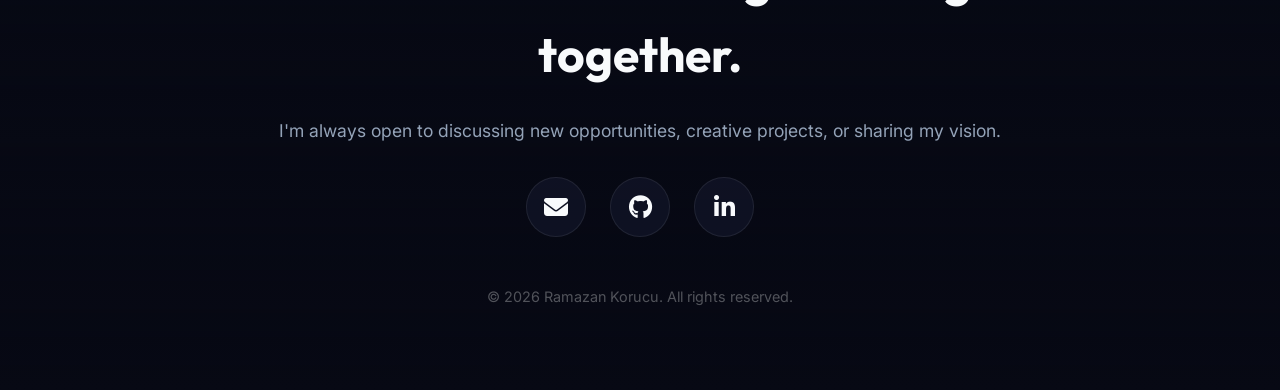
==== commit df40108c: "Update portfolio with LinkedIn data" ====
--- a/portfolio/index.html
+++ b/portfolio/index.html
@@ -3,21 +3,24 @@
   <head>
     <meta charset="UTF-8" />
     <meta name="viewport" content="width=device-width, initial-scale=1.0" />
-    <title>Ramazan Korucu | Full Stack Software Engineer</title>
+    <title>Ramazan Korucu | Software Engineer & AI</title>
     <meta
       name="description"
-      content="Portfolio of Ramazan Korucu, Full Stack Software Engineer specializing in Java, Kotlin, React, and Cloud technologies."
+      content="Portfolio of Ramazan Korucu, Software Engineer building production-grade AI systems and reliable cloud-native applications."
     />
+    <!-- Fonts -->
     <link rel="preconnect" href="https://fonts.googleapis.com" />
     <link rel="preconnect" href="https://fonts.gstatic.com" crossorigin />
     <link
       href="https://fonts.googleapis.com/css2?family=Inter:wght@300;400;500;600;700&family=Outfit:wght@400;600;800;900&display=swap"
       rel="stylesheet"
     />
+    <!-- Font Awesome -->
     <link
       rel="stylesheet"
       href="https://cdnjs.cloudflare.com/ajax/libs/font-awesome/6.4.0/css/all.min.css"
     />
+    <!-- Styles -->
     <link rel="stylesheet" href="styles.css" />
   </head>
   <body>
@@ -34,7 +37,8 @@
         <ul class="nav-links">
           <li><a href="#about">About</a></li>
           <li><a href="#experience">Experience</a></li>
-          <li><a href="#skills">Skills</a></li>
+          <li><a href="#projects">Projects</a></li>
+          <li><a href="#skills">Skills & Certs</a></li>
           <li><a href="#education">Education</a></li>
         </ul>
         <div class="hamburger">
@@ -46,18 +50,21 @@
     </nav>
 
     <main>
-      <!-- Hero -->
+      <!-- Hero Section -->
       <section id="hero" class="hero section">
         <div class="hero-content">
           <p class="greeting reveal">Hello, I'm</p>
           <h1 class="name reveal delay-1">Ramazan <span>Korucu</span></h1>
-          <h2 class="title reveal delay-2">Full Stack Software Engineer</h2>
+          <h2 class="title reveal delay-2">
+            Software Engineer | AI & Distributed Systems
+          </h2>
           <p class="subtitle reveal delay-3">
-            Architecting cloud-native solutions, building scalable
-            microservices, and crafting elegant user interfaces.
+            Building production-grade AI systems and reliable, cloud-native
+            applications. Turning complexity into practical, user-focused
+            solutions.
           </p>
           <div class="cta-buttons reveal delay-4">
-            <a href="#contact" class="btn btn-primary">Get In Touch</a>
+            <a href="#contact" class="btn btn-primary">Let's Connect</a>
             <a
               href="https://github.com/rkorucu"
               target="_blank"
@@ -76,80 +83,61 @@
         </div>
       </section>
 
-      <!-- About -->
+      <!-- About Section -->
       <section id="about" class="about section">
         <h2 class="section-title reveal">About Me</h2>
         <div class="about-content reveal">
           <div class="about-text glass-card">
             <p>
-              I'm a passionate
-              <strong>Full Stack Software Engineer</strong> currently based in
-              Allen, TX, specializing in Java, Kotlin, React, and Cloud
-              technologies. I have a proven track record of migrating legacy
-              systems to modern microservices architectures and building secure,
-              high-availability distributed systems in regulated domains.
+              Software Engineer focused on building production-grade AI systems
+              and reliable, cloud-native applications, with a strong interest in
+              backend and distributed system design. I enjoy jumping into
+              unfamiliar systems, understanding how they work end-to-end, and
+              turning complexity into practical, user-focused solutions.
             </p>
             <p>
-              My experience spans taking charge of end-to-end migrations,
-              leveraging AI-assisted workflows to accelerate development safely,
-              and crafting responsive, accessible user interfaces. I thrive on
-              problem-solving, profiling execution paths, and proactively
-              remediating performance bottlenecks.
+              My experience includes building agentic AI workflows, modernizing
+              platforms into microservice architectures, and owning features
+              from design through production. I work across the stack—backend
+              services, APIs, frontend applications, and infrastructure—while
+              paying close attention to reliability, performance, and security.
+            </p>
+            <p>
+              I’m particularly interested in AI platforms, developer tooling,
+              and automation that improve how teams build and operate software.
+              I value clear communication, thoughtful tradeoffs, and writing
+              maintainable code that scales with both product and team growth.
+              Outside of work, I stay active, explore new places, and follow
+              market trends to sharpen long-term thinking and decision-making.
             </p>
             <div class="contact-info">
+              <p><i class="fas fa-map-marker-alt"></i> United States</p>
               <p><i class="fas fa-envelope"></i> rmznkrc5@gmail.com</p>
               <p><i class="fas fa-phone"></i> +1(303) 856-4760</p>
-              <p><i class="fas fa-map-marker-alt"></i> Allen, TX</p>
-            </div>
-          </div>
-        </div>
-      </section>
-
-      <!-- Experience -->
+            </div>
+          </div>
+        </div>
+      </section>
+
+      <!-- Experience Section -->
       <section id="experience" class="experience section">
-        <h2 class="section-title reveal">Professional Experience</h2>
+        <h2 class="section-title reveal">Experience</h2>
         <div class="timeline">
           <div class="timeline-item reveal">
             <div class="timeline-dot"></div>
             <div class="timeline-content glass-card">
               <div class="exp-header">
                 <h3>Full Stack Developer</h3>
-                <span class="company">Tritech Software Development</span>
-                <span class="date">April 2024 – Present | Allen, TX</span>
-              </div>
-              <ul class="exp-details">
-                <li>
-                  Designed, implemented, and operated cloud-native backend
-                  services using Java & Kotlin Spring Boot, supporting
-                  high-availability distributed systems.
-                </li>
-                <li>
-                  Led the end-to-end migration of a legacy desktop platform to a
-                  modern microservices-based architecture, improving scalability
-                  and deployment velocity.
-                </li>
-                <li>
-                  Built secure service-to-service APIs with fine-grained
-                  authorization using Spring Security and Auth0.
-                </li>
-                <li>
-                  Developed full-stack features with React + TypeScript,
-                  delivering reusable, accessible UI components.
-                </li>
-                <li>
-                  Improved system performance (~10%) by profiling execution
-                  paths, optimizing database access, and refactoring business
-                  logic.
-                </li>
-                <li>
-                  Introduced AI-assisted development workflows to accelerate
-                  iteration while maintaining code quality and safety.
-                </li>
-                <li>
-                  Strengthened production reliability through CI/CD pipelines,
-                  Docker, Terraform, and observability practices.
-                </li>
-              </ul>
+                <span class="company">TriTech Software & Services</span>
+                <span class="date">Apr 2024 – Present</span>
+              </div>
+              <p class="exp-desc">
+                Focusing on AI-assisted development workflows, microservices
+                architectures, and cloud-native backend services using Java &
+                Kotlin Spring Boot. Improving scalability, executing platform
+                modernizations, and delivering accessible React user interfaces
+                aligned with platform standards.
+              </p>
             </div>
           </div>
 
@@ -159,34 +147,29 @@
               <div class="exp-header">
                 <h3>Software Engineer</h3>
                 <span class="company">Rose-Hulman Institute of Technology</span>
-                <span class="date"
-                  >July 2023 – April 2024 | Terre Haute, IN</span
-                >
+                <span class="date">Jul 2023 – Apr 2024</span>
               </div>
               <ul class="exp-details">
                 <li>
-                  Sustained and enhanced a large-scale enterprise information
-                  system supporting 15,000+ alumni and 2,000 active users.
-                </li>
-                <li>
-                  Designed and implemented distributed, API-driven integrations
-                  across admissions, fundraising, and financial aid systems.
-                </li>
-                <li>
-                  Extended ERP (Ellucian Banner) functionality using Java, SQL,
-                  PL/SQL, and REST APIs for mission-critical workflows.
-                </li>
-                <li>
-                  Delivered data visualization and reporting solutions (Argos),
-                  translating complex datasets into actionable insights.
-                </li>
-                <li>
-                  Applied data structures, algorithms, and query optimization
-                  techniques to reduce load on shared systems.
-                </li>
-                <li>
-                  Debugged production issues through log analysis, database
-                  performance tuning, and cross-system tracing.
+                  Led the transformation of the university's Ellucian Banner ERP
+                  system, designing custom Oracle PL/SQL applications and
+                  reports.
+                </li>
+                <li>
+                  Developed and deployed a user-centric dashboard using the
+                  Ellucian Expe React framework.
+                </li>
+                <li>
+                  Engineered robust data integration workflows to connect
+                  internal ERP systems with third-party vendor platforms.
+                </li>
+                <li>
+                  Designed and optimized SQL and PL/SQL procedures to automate
+                  ETL processes across platforms.
+                </li>
+                <li>
+                  Developed and optimized front-end interfaces using JavaScript
+                  and Bootstrap, reducing load times by 10%.
                 </li>
               </ul>
             </div>
@@ -198,53 +181,129 @@
               <div class="exp-header">
                 <h3>Software Engineer Intern</h3>
                 <span class="company">UrbanicFarm</span>
-                <span class="date">Sept 2021 – May 2022 | San Jose, CA</span>
+                <span class="date">Sep 2021 – May 2022 | San Jose, CA</span>
               </div>
               <ul class="exp-details">
                 <li>
-                  Developed backend services and REST API endpoints using Java,
-                  supporting core marketplace workflows.
-                </li>
-                <li>
-                  Collaborated with frontend engineers to ensure consistent API
-                  contracts and reliable data flow.
-                </li>
-                <li>
-                  Supported automated testing and debugging using Java and
-                  Selenium, validating end-to-end user flows.
-                </li>
-                <li>
-                  Participated in CI pipelines (Jenkins), assisting with build
-                  reliability and test execution.
-                </li>
-                <li>
-                  Authored technical documentation for APIs and development
-                  workflows to support onboarding.
+                  Contributed to backend features and RESTful API endpoints,
+                  collaborating with frontend components.
+                </li>
+                <li>
+                  Assisted in integrating application features with existing
+                  services.
+                </li>
+                <li>
+                  Supported automation testing using Java and Selenium for
+                  validating critical user flows.
+                </li>
+                <li>
+                  Participated in CI workflows using Jenkins for automated
+                  builds and tests.
                 </li>
               </ul>
             </div>
           </div>
-        </div>
-      </section>
-
-      <!-- Skills -->
+
+          <div class="timeline-item reveal">
+            <div class="timeline-dot"></div>
+            <div class="timeline-content glass-card">
+              <div class="exp-header">
+                <h3>Computer Science Tutor</h3>
+                <span class="company">Community College of Aurora</span>
+                <span class="date">Feb 2021 – Jun 2021</span>
+              </div>
+              <ul class="exp-details">
+                <li>
+                  Introduced students to coding, scripting, database, and Java
+                  programming.
+                </li>
+                <li>
+                  Developed a programming language with a working interpreter in
+                  collaboration with students based on agile workflows.
+                </li>
+                <li>
+                  Instructed undergraduate and high school students covering
+                  data structures, databases, and web applications.
+                </li>
+              </ul>
+            </div>
+          </div>
+        </div>
+      </section>
+
+      <!-- Projects Section -->
+      <section id="projects" class="projects section">
+        <h2 class="section-title reveal">Featured Projects</h2>
+        <div class="projects-grid">
+          <div class="project-card glass-card reveal">
+            <div class="project-icon"><i class="fas fa-brain"></i></div>
+            <h3>AI-Powered Expert Matching</h3>
+            <span class="date">Nov 2025 – Present</span>
+            <p>
+              <strong>SkillBridge</strong> is an AI-driven expert marketplace
+              that uses LLM-powered matching, semantic embeddings, and automated
+              session summaries to connect clients with tutors, consultants, and
+              coaches. Built a scalable backend with Kotlin + Spring Boot and a
+              React + TypeScript frontend. Implemented AI matching engines,
+              PostgreSQL data modeling, and Docker-based deployment.
+            </p>
+            <div class="skill-tags" style="margin-top: 1rem">
+              <span>Spring Boot</span><span>Artificial Intelligence</span
+              ><span>React</span><span>Kotlin</span>
+            </div>
+          </div>
+
+          <div class="project-card glass-card reveal delay-1">
+            <div class="project-icon"><i class="fas fa-check-circle"></i></div>
+            <h3>ToDoList iOS App</h3>
+            <span class="date">Mar 2024</span>
+            <p>
+              Implemented functionality for users to add, edit, complete, and
+              delete tasks. Designed an intuitive user interface using
+              UIKit/SwiftUI. Integrated CoreData for local data storage,
+              ensuring tasks persist across sessions. Added priority, due dates,
+              and filtering options.
+            </p>
+            <div class="skill-tags" style="margin-top: 1rem">
+              <span>iOS Development</span><span>SwiftUI</span
+              ><span>CoreData</span>
+            </div>
+          </div>
+        </div>
+      </section>
+
+      <!-- Skills & Certifications Section -->
       <section id="skills" class="skills section">
-        <h2 class="section-title reveal">Technical Skills</h2>
+        <h2 class="section-title reveal">Technical Skills & Certifications</h2>
+
+        <div class="certs-grid reveal" style="margin-bottom: 3rem">
+          <div class="cert-card glass-card">
+            <i class="fas fa-certificate cert-icon"></i>
+            <div class="cert-info">
+              <h3>Agentic AI</h3>
+              <span class="issuer">DeepLearning.AI | Issued Feb 2026</span>
+              <p>Agentic AI Development, Agentic Mode, and System Design.</p>
+            </div>
+          </div>
+          <div class="cert-card glass-card">
+            <i class="fas fa-database cert-icon"></i>
+            <div class="cert-info">
+              <h3>Become a Database Professional with SQL</h3>
+              <span class="issuer">Educative | Issued Oct 2023</span>
+            </div>
+          </div>
+        </div>
+
         <div class="skills-grid">
           <div class="skill-category glass-card reveal">
             <div class="skill-header">
               <i class="fas fa-code"></i>
-              <h3>Languages & Backend</h3>
+              <h3>Backend</h3>
             </div>
             <div class="skill-tags">
-              <span>Java</span>
-              <span>Kotlin</span>
-              <span>C#</span>
-              <span>.NET</span>
-              <span>TypeScript</span>
-              <span>JavaScript</span>
-              <span>Spring Boot</span>
-              <span>GraphQL</span>
+              <span>Java</span><span>Kotlin</span><span>C#</span
+              ><span>.NET</span> <span>Spring Boot</span><span>GraphQL</span
+              ><span>SQL</span><span>PL/SQL</span>
             </div>
           </div>
 
@@ -254,68 +313,91 @@
               <h3>Frontend</h3>
             </div>
             <div class="skill-tags">
-              <span>React</span>
-              <span>Redux</span>
-              <span>React Router</span>
-              <span>HTML5</span>
-              <span>CSS3</span>
-              <span>Material UI</span>
-              <span>Storybook</span>
-              <span>Figma</span>
-              <span>Testing Library</span>
+              <span>React</span><span>TypeScript</span><span>JavaScript</span>
+              <span>HTML5</span><span>CSS3</span><span>Bootstrap</span>
             </div>
           </div>
 
           <div class="skill-category glass-card reveal delay-2">
             <div class="skill-header">
-              <i class="fas fa-database"></i>
-              <h3>DB & Infrastructure</h3>
+              <i class="fas fa-server"></i>
+              <h3>Infrastructure</h3>
             </div>
             <div class="skill-tags">
-              <span>PostgreSQL</span>
-              <span>Redis</span>
-              <span>AWS</span>
-              <span>GCP</span>
-              <span>Docker</span>
-              <span>Terraform</span>
-              <span>Jenkins</span>
-              <span>Datadog</span>
+              <span>PostgreSQL</span><span>Oracle</span><span>Docker</span>
+              <span>AWS</span><span>GCP</span><span>Jenkins</span
+              ><span>Terraform</span>
             </div>
           </div>
 
           <div class="skill-category glass-card reveal delay-3">
             <div class="skill-header">
               <i class="fas fa-robot"></i>
-              <h3>Agentic AI & Tools</h3>
+              <h3>Agentic AI</h3>
             </div>
             <div class="skill-tags">
               <span class="highlight">ReAct</span>
               <span class="highlight">LangChain4j</span>
               <span class="highlight">Tool Calling</span>
-              <span class="highlight">AI Safety</span>
-              <span>Git / GitHub</span>
-              <span>Jira</span>
-              <span>Postman</span>
-              <span>SonarQube</span>
-              <span>JUnit / Jest</span>
-            </div>
-          </div>
-        </div>
-      </section>
-
-      <!-- Education -->
+              <span class="highlight">AI System Design</span>
+            </div>
+          </div>
+        </div>
+      </section>
+
+      <!-- Education & Volunteering -->
       <section id="education" class="education section">
-        <h2 class="section-title reveal">Education</h2>
-        <div class="edu-card glass-card reveal">
-          <div class="edu-icon">
-            <i class="fas fa-graduation-cap"></i>
-          </div>
-          <div class="edu-details">
-            <h3>Bachelor of Science in Computer Science</h3>
-            <span class="university"
-              >San Francisco State University | San Francisco, CA</span
-            >
-            <span class="date">August 2023</span>
+        <h2 class="section-title reveal">Education & Volunteering</h2>
+        <div class="edu-grid">
+          <div
+            class="flex-column"
+            style="display: flex; flex-direction: column; gap: 1.5rem"
+          >
+            <div class="edu-card glass-card reveal">
+              <div class="edu-icon"><i class="fas fa-graduation-cap"></i></div>
+              <div class="edu-details">
+                <h3>San Francisco State University</h3>
+                <span class="university"
+                  >Bachelor of Applied Science, Computer Science</span
+                >
+              </div>
+            </div>
+
+            <div class="edu-card glass-card reveal delay-1">
+              <div class="edu-icon"><i class="fas fa-university"></i></div>
+              <div class="edu-details">
+                <h3>Red Rocks Community College</h3>
+                <span class="university"
+                  >Associate of Science - AS, Computer Science</span
+                >
+                <span class="date">Data Structures, C++</span>
+              </div>
+            </div>
+          </div>
+
+          <div
+            class="flex-column"
+            style="display: flex; flex-direction: column; gap: 1.5rem"
+          >
+            <div class="edu-card glass-card reveal delay-2">
+              <div class="edu-icon"><i class="fas fa-hands-helping"></i></div>
+              <div class="edu-details">
+                <h3>Google Developers Group</h3>
+                <span class="university">Volunteer | May 2022 - Present</span>
+                <span class="date">Science and Technology</span>
+              </div>
+            </div>
+
+            <div class="edu-card glass-card reveal delay-3">
+              <div class="edu-icon"><i class="fas fa-code-branch"></i></div>
+              <div class="edu-details">
+                <h3>Code for San Francisco</h3>
+                <span class="university"
+                  >Software Engineer - Volunteer | Oct 2022 - Present</span
+                >
+                <span class="date">Science and Technology</span>
+              </div>
+            </div>
           </div>
         </div>
       </section>
--- a/portfolio/styles.css
+++ b/portfolio/styles.css
@@ -563,6 +563,122 @@
 .copyright {
   font-size: 0.9rem !important;
   color: rgba(255, 255, 255, 0.3) !important;
+}
+
+/* Projects Section */
+.projects-grid {
+  display: grid;
+  grid-template-columns: repeat(auto-fit, minmax(320px, 1fr));
+  gap: 2rem;
+}
+.project-card {
+  padding: 2.5rem;
+  display: flex;
+  flex-direction: column;
+}
+.project-icon {
+  width: 60px;
+  height: 60px;
+  background: linear-gradient(
+    135deg,
+    rgba(99, 102, 241, 0.2),
+    rgba(14, 165, 233, 0.2)
+  );
+  border-radius: 15px;
+  display: flex;
+  justify-content: center;
+  align-items: center;
+  font-size: 2rem;
+  color: var(--accent);
+  margin-bottom: 1.5rem;
+  border: 1px solid rgba(255, 255, 255, 0.1);
+}
+.project-card h3 {
+  font-size: 1.4rem;
+  margin-bottom: 0.5rem;
+  color: var(--text-main);
+}
+.project-card .date {
+  font-size: 0.9rem;
+  color: var(--primary);
+  font-family: monospace;
+  margin-bottom: 1rem;
+  display: block;
+}
+.project-card p {
+  color: var(--text-muted);
+  flex-grow: 1;
+  font-size: 0.95rem;
+}
+
+/* Certifications Section */
+.certs-grid {
+  display: grid;
+  grid-template-columns: repeat(auto-fit, minmax(400px, 1fr));
+  gap: 2rem;
+}
+.cert-card {
+  display: flex;
+  align-items: center;
+  padding: 2rem;
+  gap: 1.5rem;
+}
+.cert-icon {
+  font-size: 2.5rem;
+  color: var(--secondary);
+  background: rgba(236, 72, 153, 0.1);
+  width: 70px;
+  height: 70px;
+  display: flex;
+  justify-content: center;
+  align-items: center;
+  border-radius: 50%;
+  border: 1px solid rgba(236, 72, 153, 0.2);
+  flex-shrink: 0;
+}
+.cert-info h3 {
+  font-size: 1.2rem;
+  margin-bottom: 0.3rem;
+}
+.cert-info .issuer {
+  color: var(--text-muted);
+  font-size: 0.9rem;
+  display: block;
+  margin-bottom: 0.3rem;
+}
+.cert-info p {
+  font-size: 0.9rem;
+  color: var(--primary);
+  margin-bottom: 0;
+}
+
+/* Extended Education / Volunteering */
+.edu-grid {
+  display: grid;
+  grid-template-columns: repeat(auto-fit, minmax(380px, 1fr));
+  gap: 2rem;
+}
+.edu-grid .edu-card {
+  padding: 2rem;
+  max-width: 100%;
+  align-items: flex-start;
+}
+.edu-grid .edu-icon {
+  width: 60px;
+  height: 60px;
+  font-size: 1.8rem;
+}
+.edu-details .date {
+  display: block;
+  font-size: 0.9rem;
+  color: var(--text-muted);
+  margin-top: 0.5rem;
+  font-family: monospace;
+}
+.flex-column {
+  display: flex;
+  flex-direction: column;
+  gap: 1.5rem;
 }
 
 /* Reveal Animations */
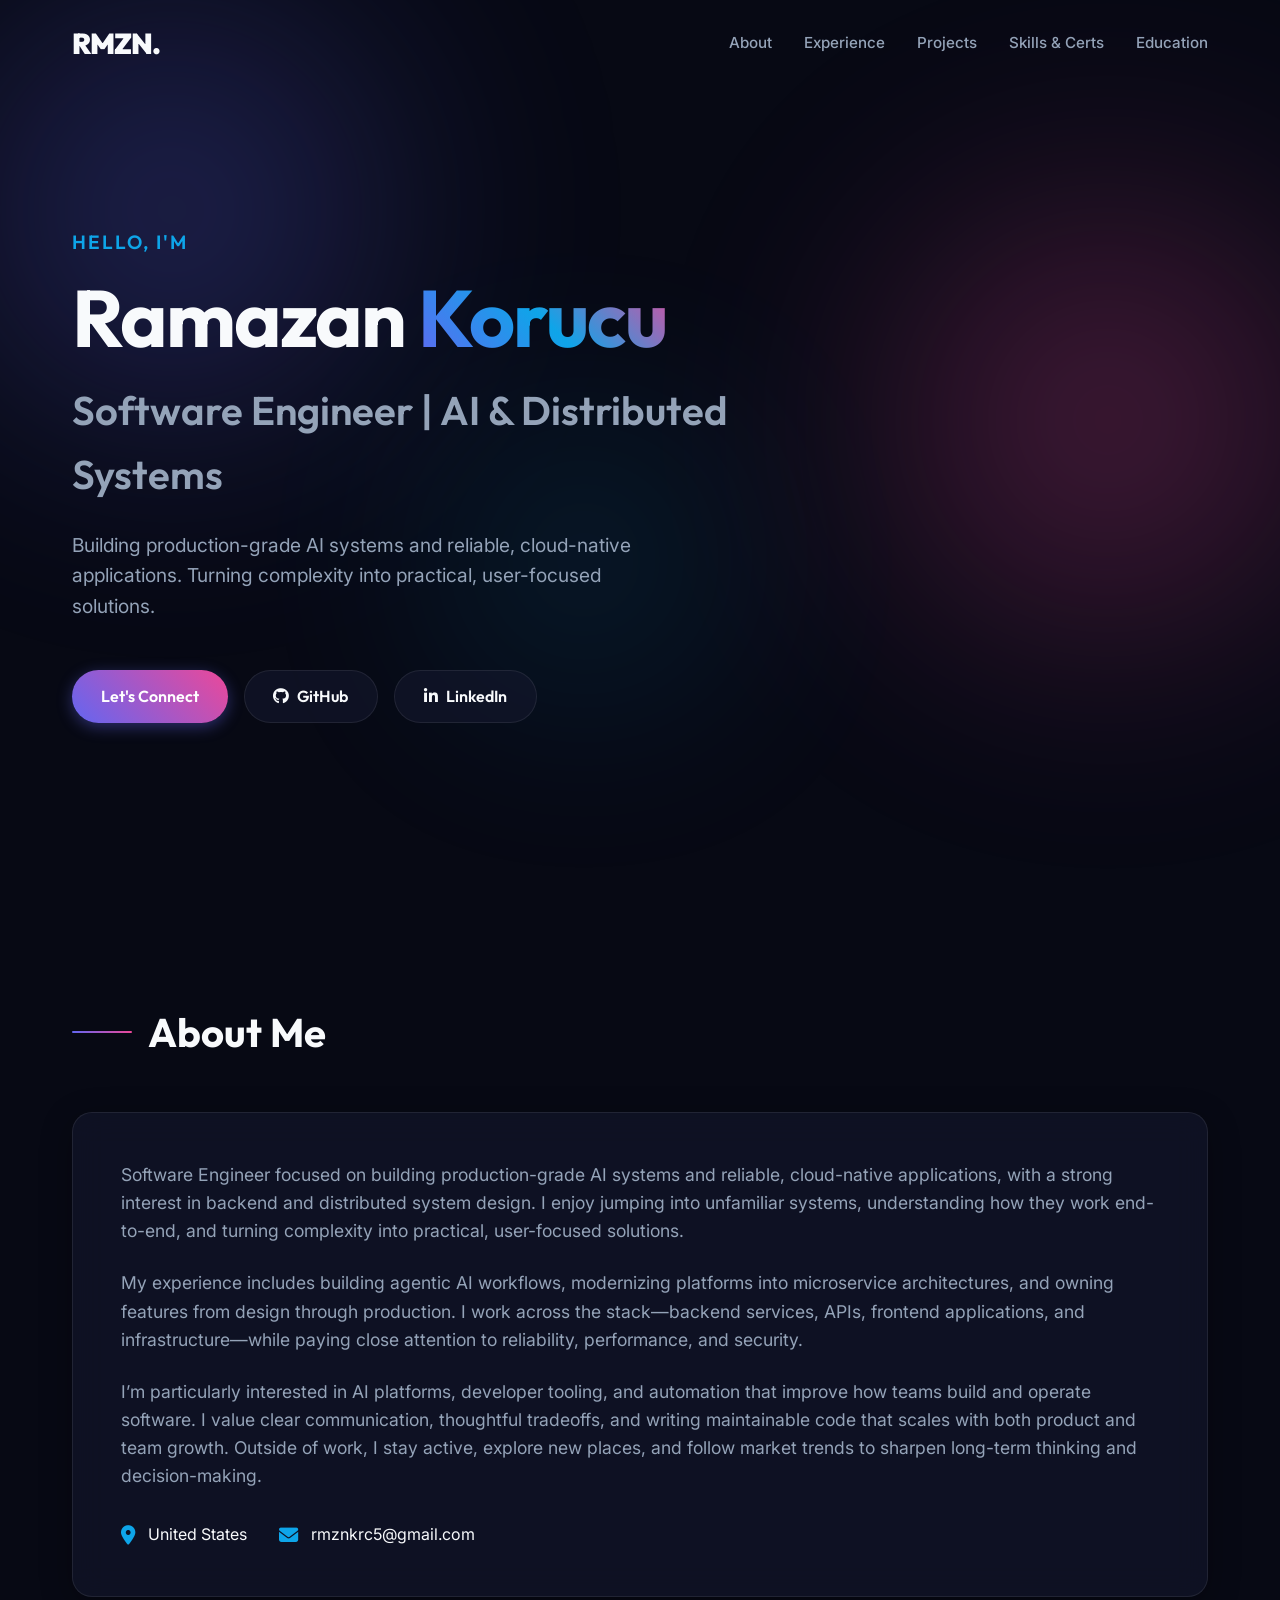
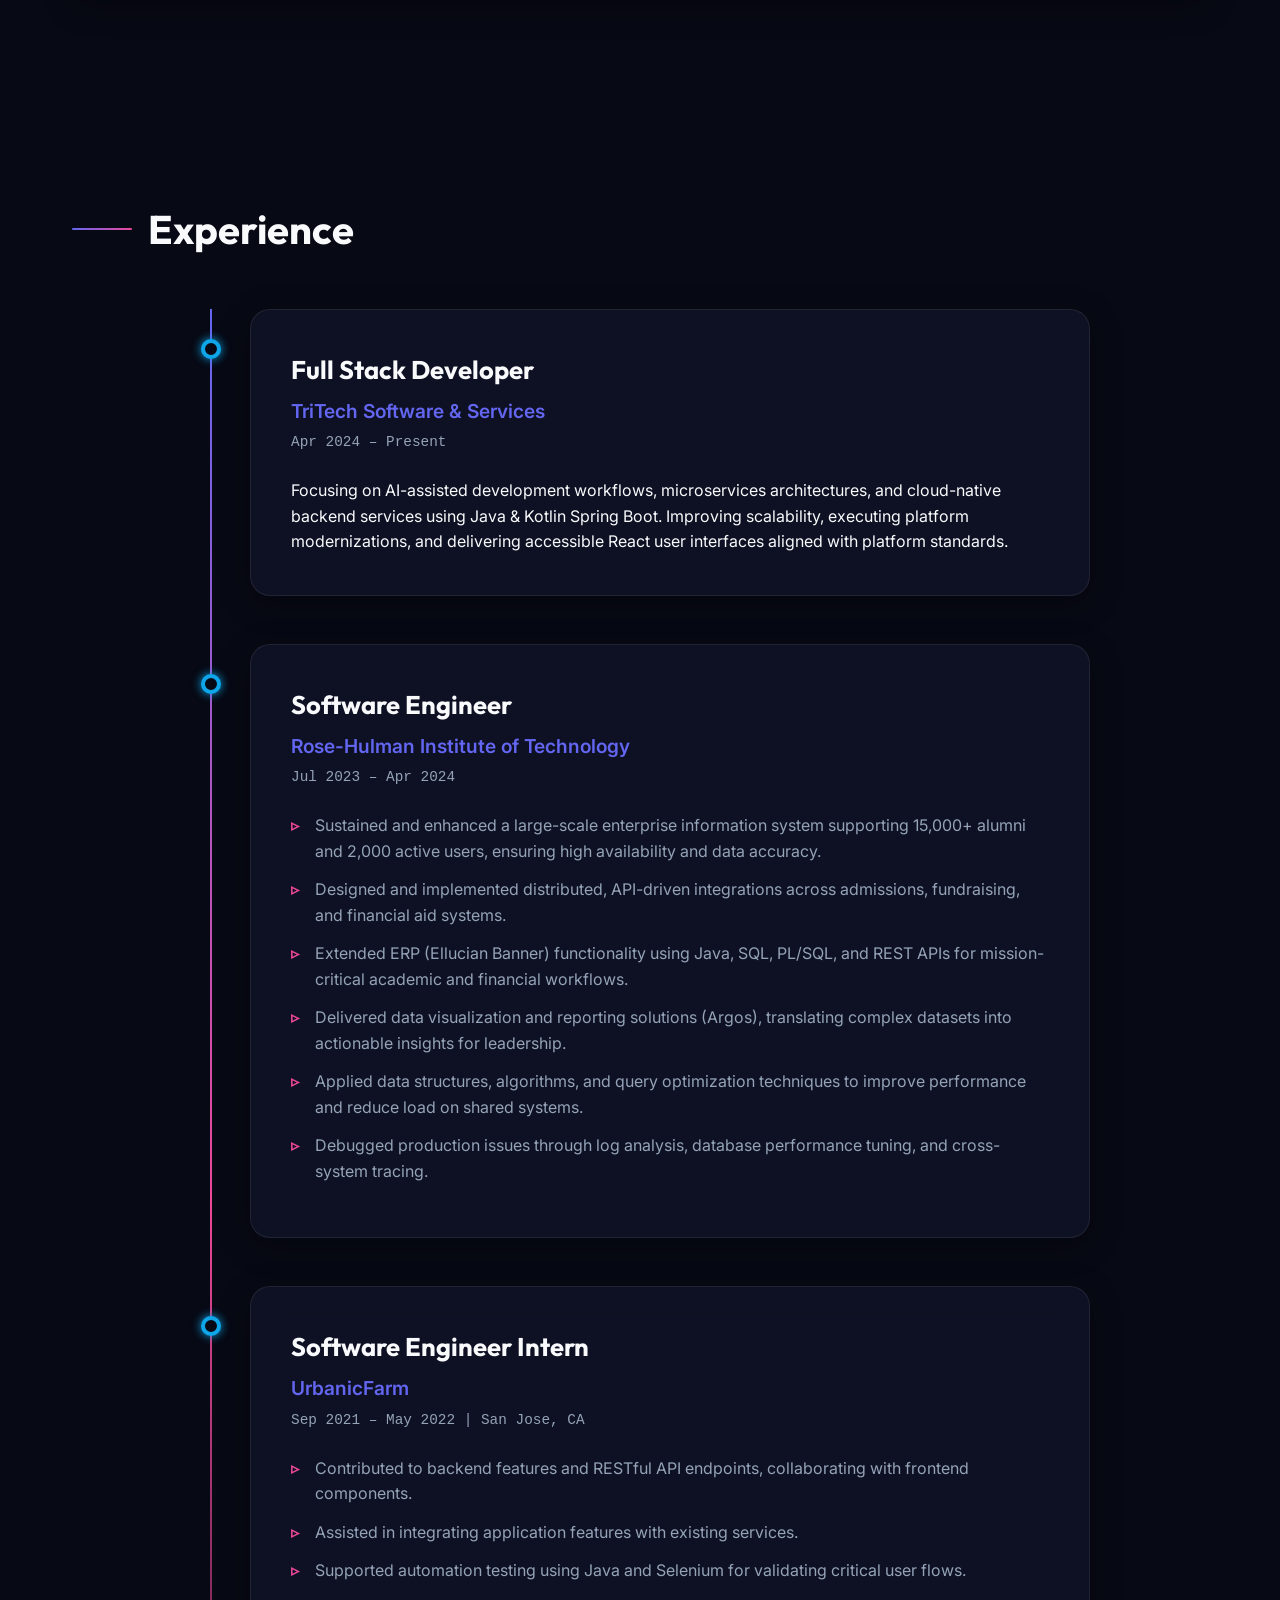
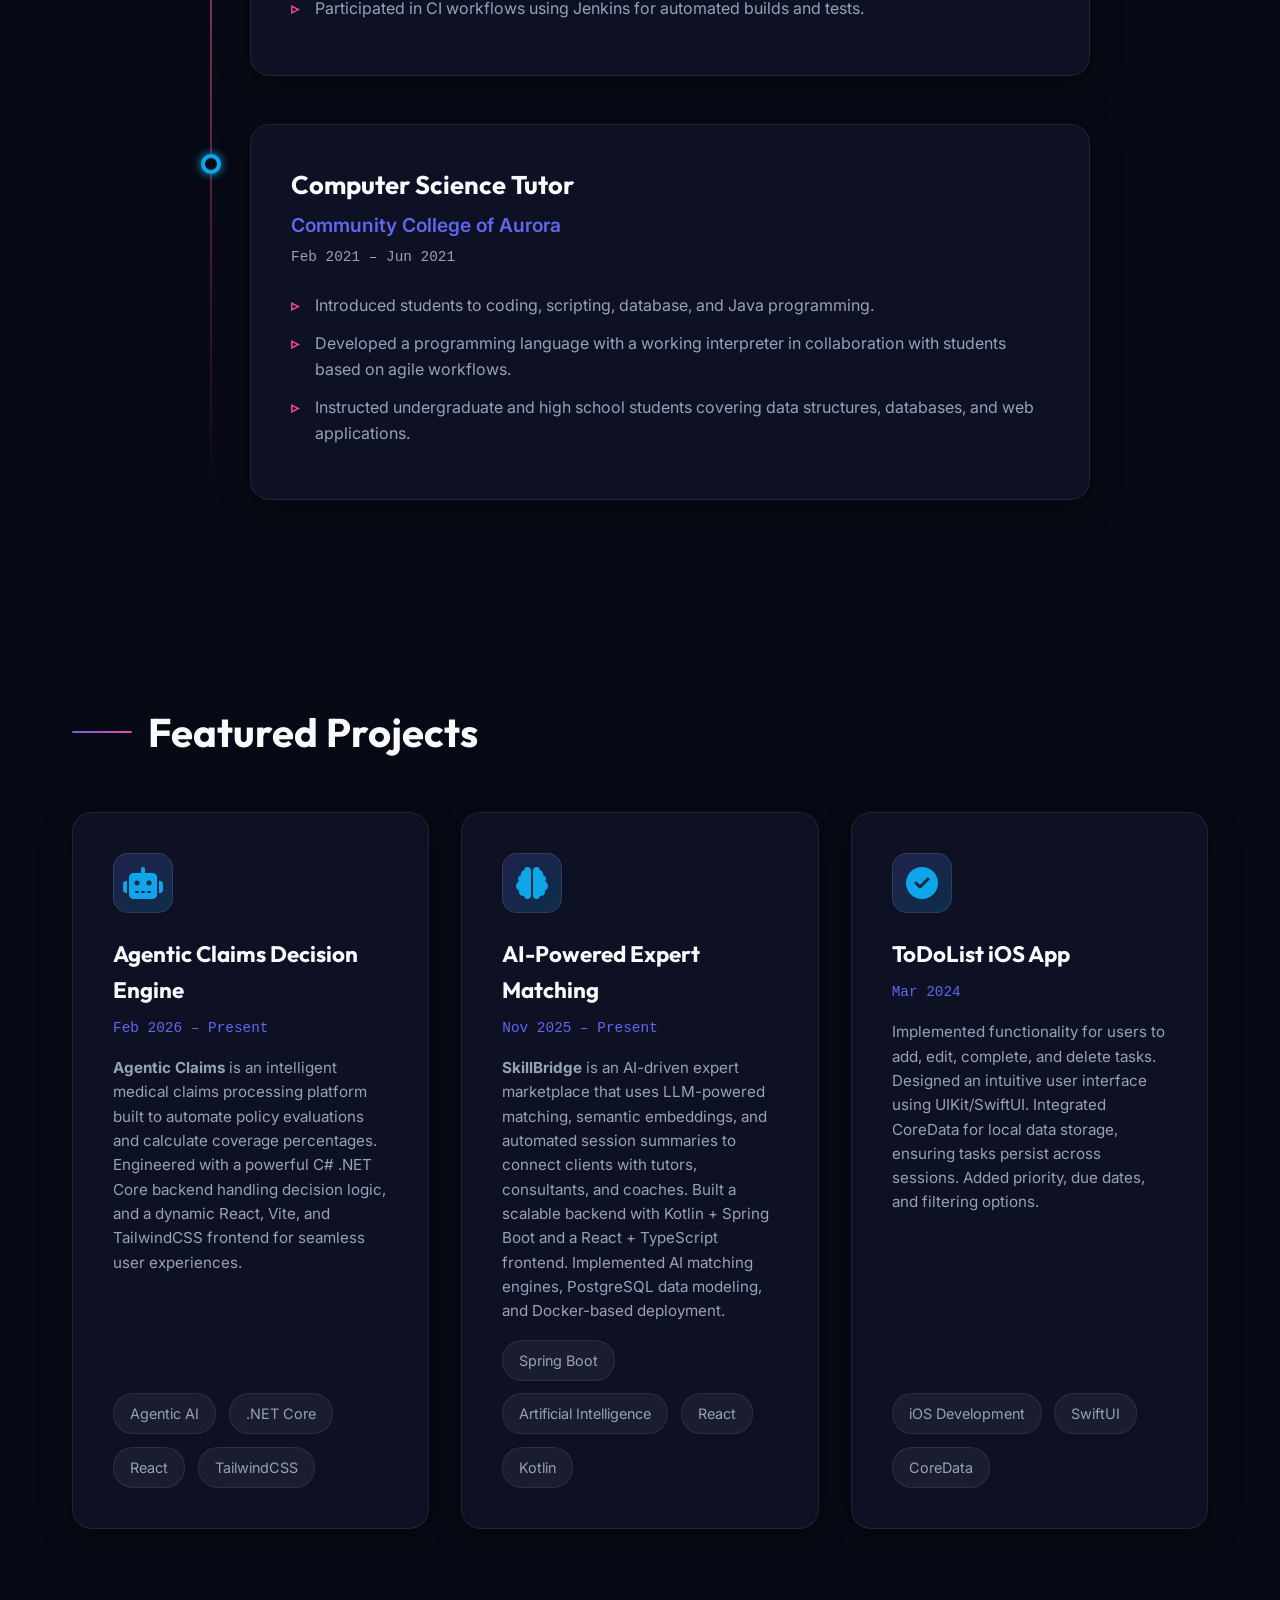
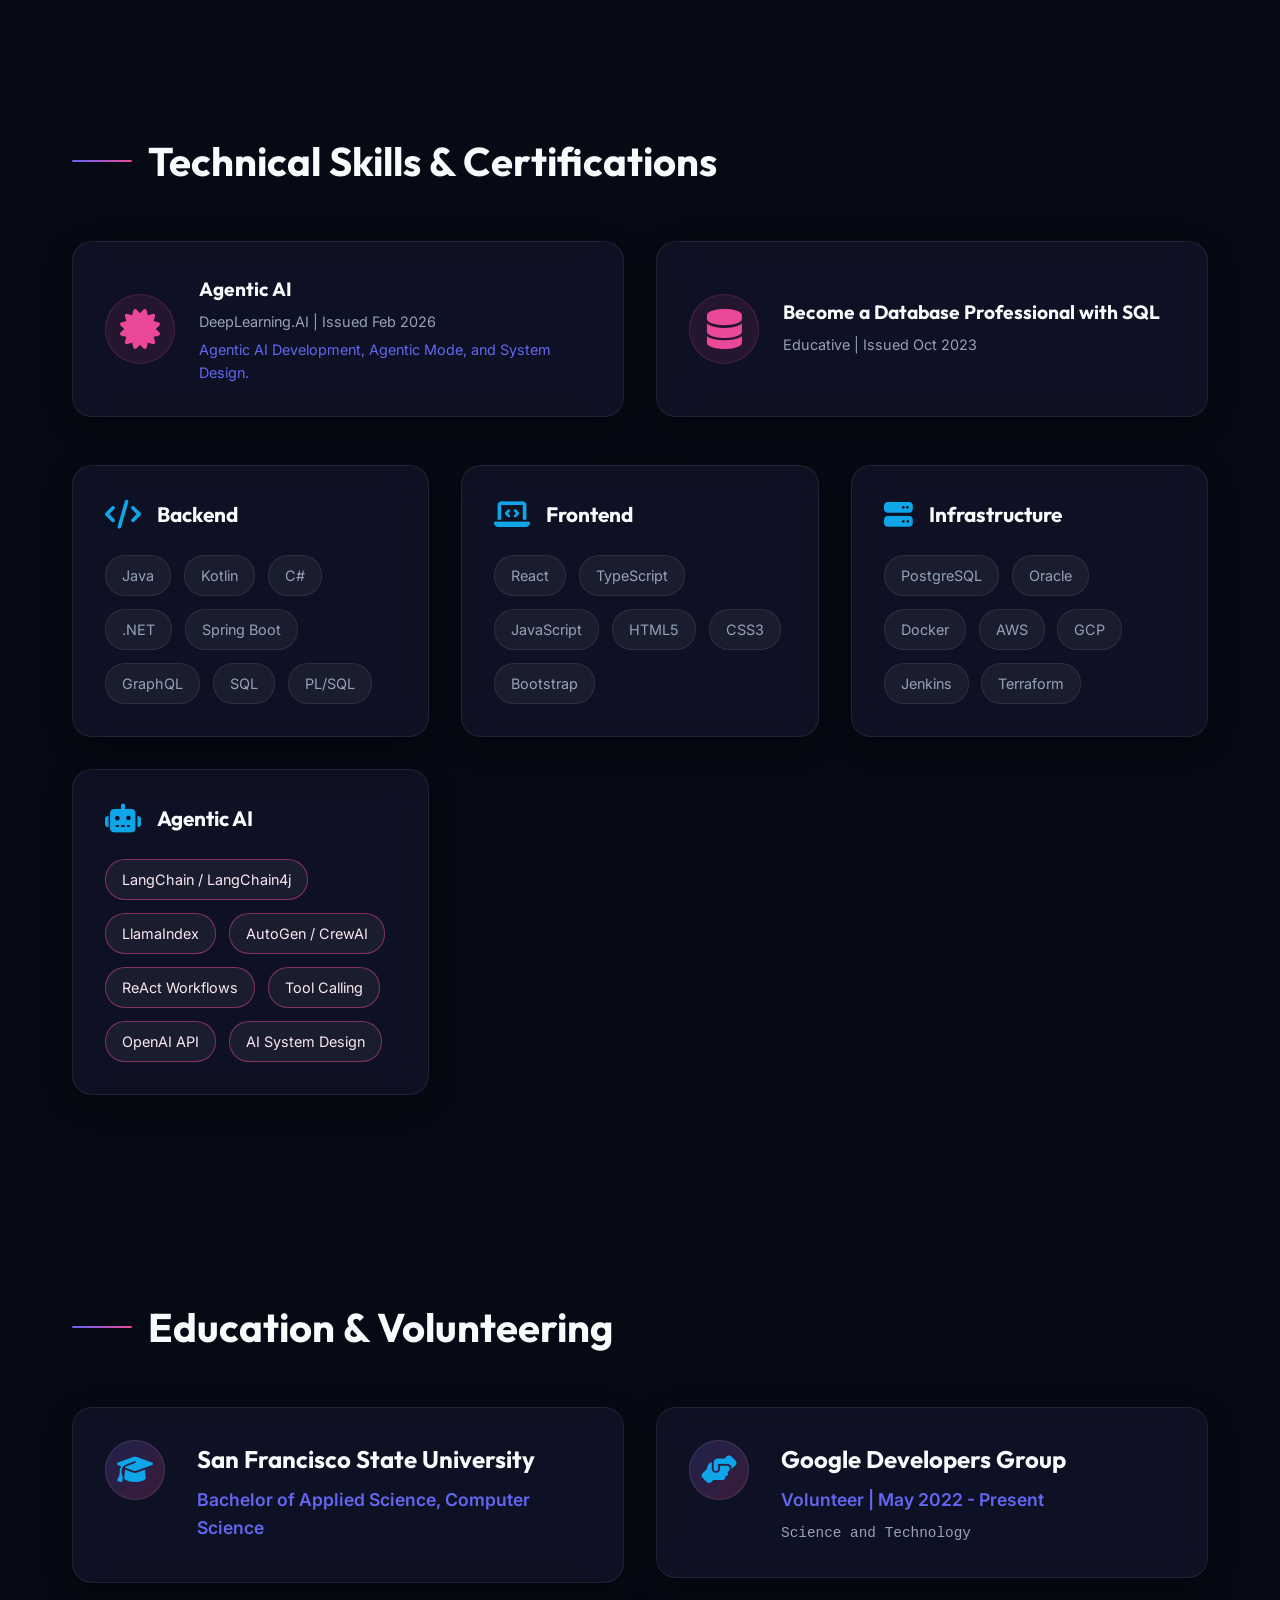
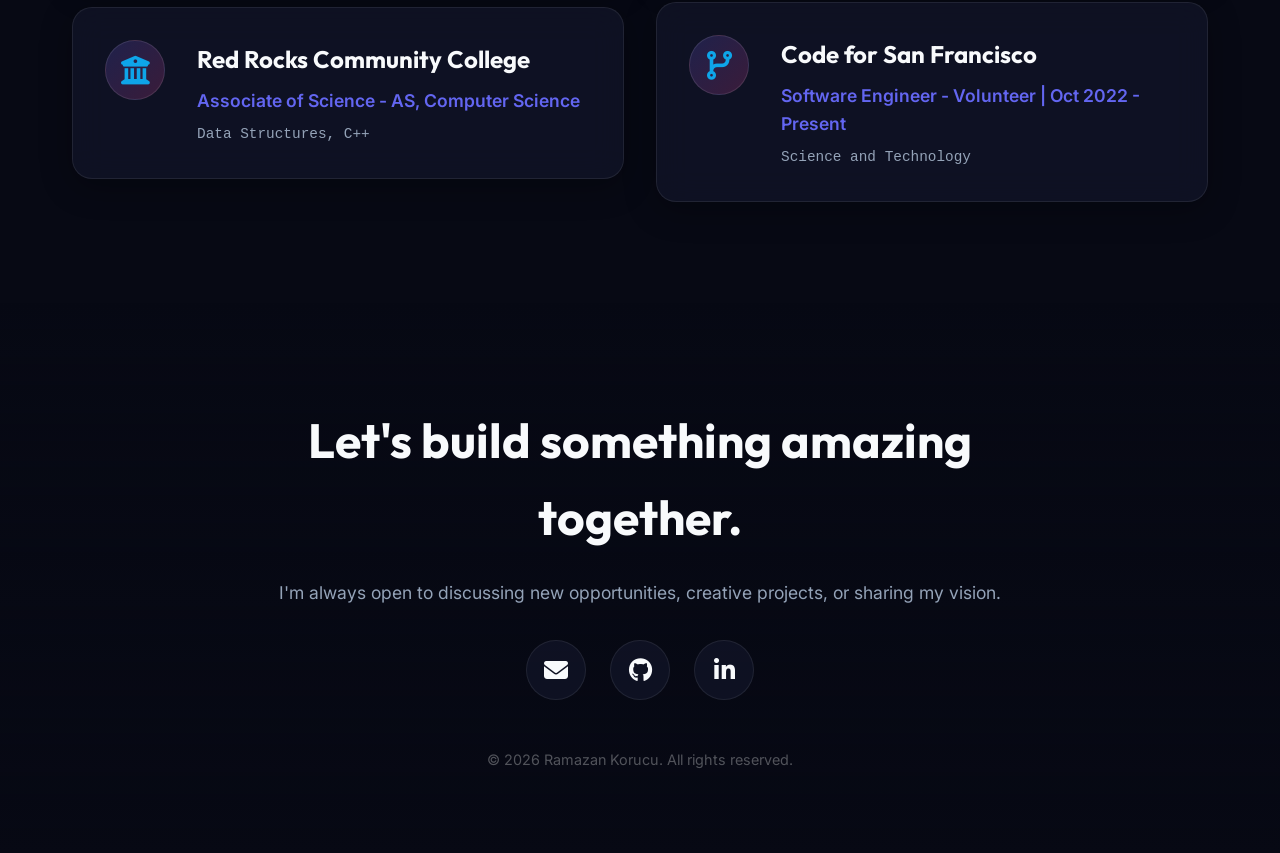
==== commit 42919415: "Update Rose-Hulman exp, AI skills, and add Agent Claims project" ====
--- a/portfolio/index.html
+++ b/portfolio/index.html
@@ -113,7 +113,6 @@
             <div class="contact-info">
               <p><i class="fas fa-map-marker-alt"></i> United States</p>
               <p><i class="fas fa-envelope"></i> rmznkrc5@gmail.com</p>
-              <p><i class="fas fa-phone"></i> +1(303) 856-4760</p>
             </div>
           </div>
         </div>
@@ -151,25 +150,32 @@
               </div>
               <ul class="exp-details">
                 <li>
-                  Led the transformation of the university's Ellucian Banner ERP
-                  system, designing custom Oracle PL/SQL applications and
-                  reports.
-                </li>
-                <li>
-                  Developed and deployed a user-centric dashboard using the
-                  Ellucian Expe React framework.
-                </li>
-                <li>
-                  Engineered robust data integration workflows to connect
-                  internal ERP systems with third-party vendor platforms.
-                </li>
-                <li>
-                  Designed and optimized SQL and PL/SQL procedures to automate
-                  ETL processes across platforms.
-                </li>
-                <li>
-                  Developed and optimized front-end interfaces using JavaScript
-                  and Bootstrap, reducing load times by 10%.
+                  Sustained and enhanced a large-scale enterprise information
+                  system supporting 15,000+ alumni and 2,000 active users,
+                  ensuring high availability and data accuracy.
+                </li>
+                <li>
+                  Designed and implemented distributed, API-driven integrations
+                  across admissions, fundraising, and financial aid systems.
+                </li>
+                <li>
+                  Extended ERP (Ellucian Banner) functionality using Java, SQL,
+                  PL/SQL, and REST APIs for mission-critical academic and
+                  financial workflows.
+                </li>
+                <li>
+                  Delivered data visualization and reporting solutions (Argos),
+                  translating complex datasets into actionable insights for
+                  leadership.
+                </li>
+                <li>
+                  Applied data structures, algorithms, and query optimization
+                  techniques to improve performance and reduce load on shared
+                  systems.
+                </li>
+                <li>
+                  Debugged production issues through log analysis, database
+                  performance tuning, and cross-system tracing.
                 </li>
               </ul>
             </div>
@@ -236,6 +242,23 @@
         <h2 class="section-title reveal">Featured Projects</h2>
         <div class="projects-grid">
           <div class="project-card glass-card reveal">
+            <div class="project-icon"><i class="fas fa-robot"></i></div>
+            <h3>Agentic Claims Decision Engine</h3>
+            <span class="date">Feb 2026 – Present</span>
+            <p>
+              <strong>Agentic Claims</strong> is an intelligent medical claims
+              processing platform built to automate policy evaluations and
+              calculate coverage percentages. Engineered with a powerful C# .NET
+              Core backend handling decision logic, and a dynamic React, Vite,
+              and TailwindCSS frontend for seamless user experiences.
+            </p>
+            <div class="skill-tags" style="margin-top: 1rem">
+              <span>Agentic AI</span><span>.NET Core</span><span>React</span
+              ><span>TailwindCSS</span>
+            </div>
+          </div>
+
+          <div class="project-card glass-card reveal delay-1">
             <div class="project-icon"><i class="fas fa-brain"></i></div>
             <h3>AI-Powered Expert Matching</h3>
             <span class="date">Nov 2025 – Present</span>
@@ -336,9 +359,12 @@
               <h3>Agentic AI</h3>
             </div>
             <div class="skill-tags">
-              <span class="highlight">ReAct</span>
-              <span class="highlight">LangChain4j</span>
+              <span class="highlight">LangChain / LangChain4j</span>
+              <span class="highlight">LlamaIndex</span>
+              <span class="highlight">AutoGen / CrewAI</span>
+              <span class="highlight">ReAct Workflows</span>
               <span class="highlight">Tool Calling</span>
+              <span class="highlight">OpenAI API</span>
               <span class="highlight">AI System Design</span>
             </div>
           </div>
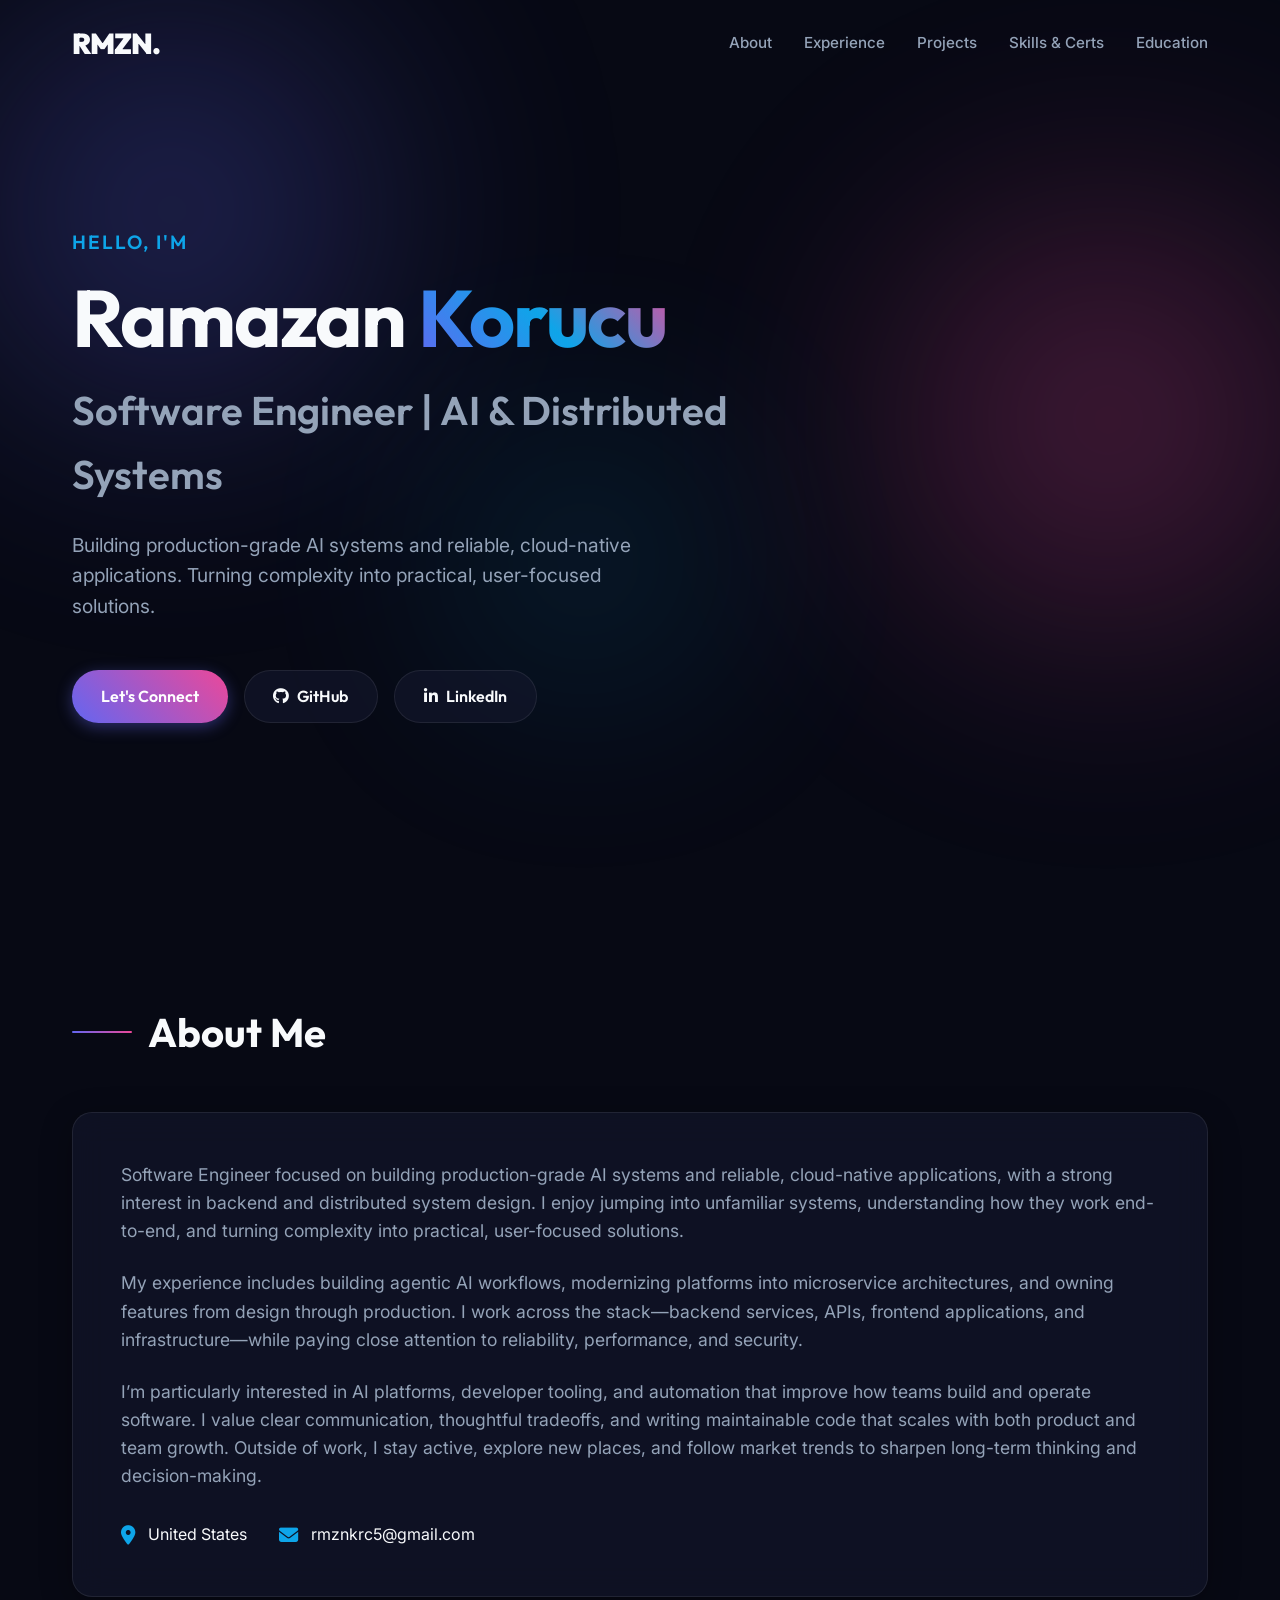
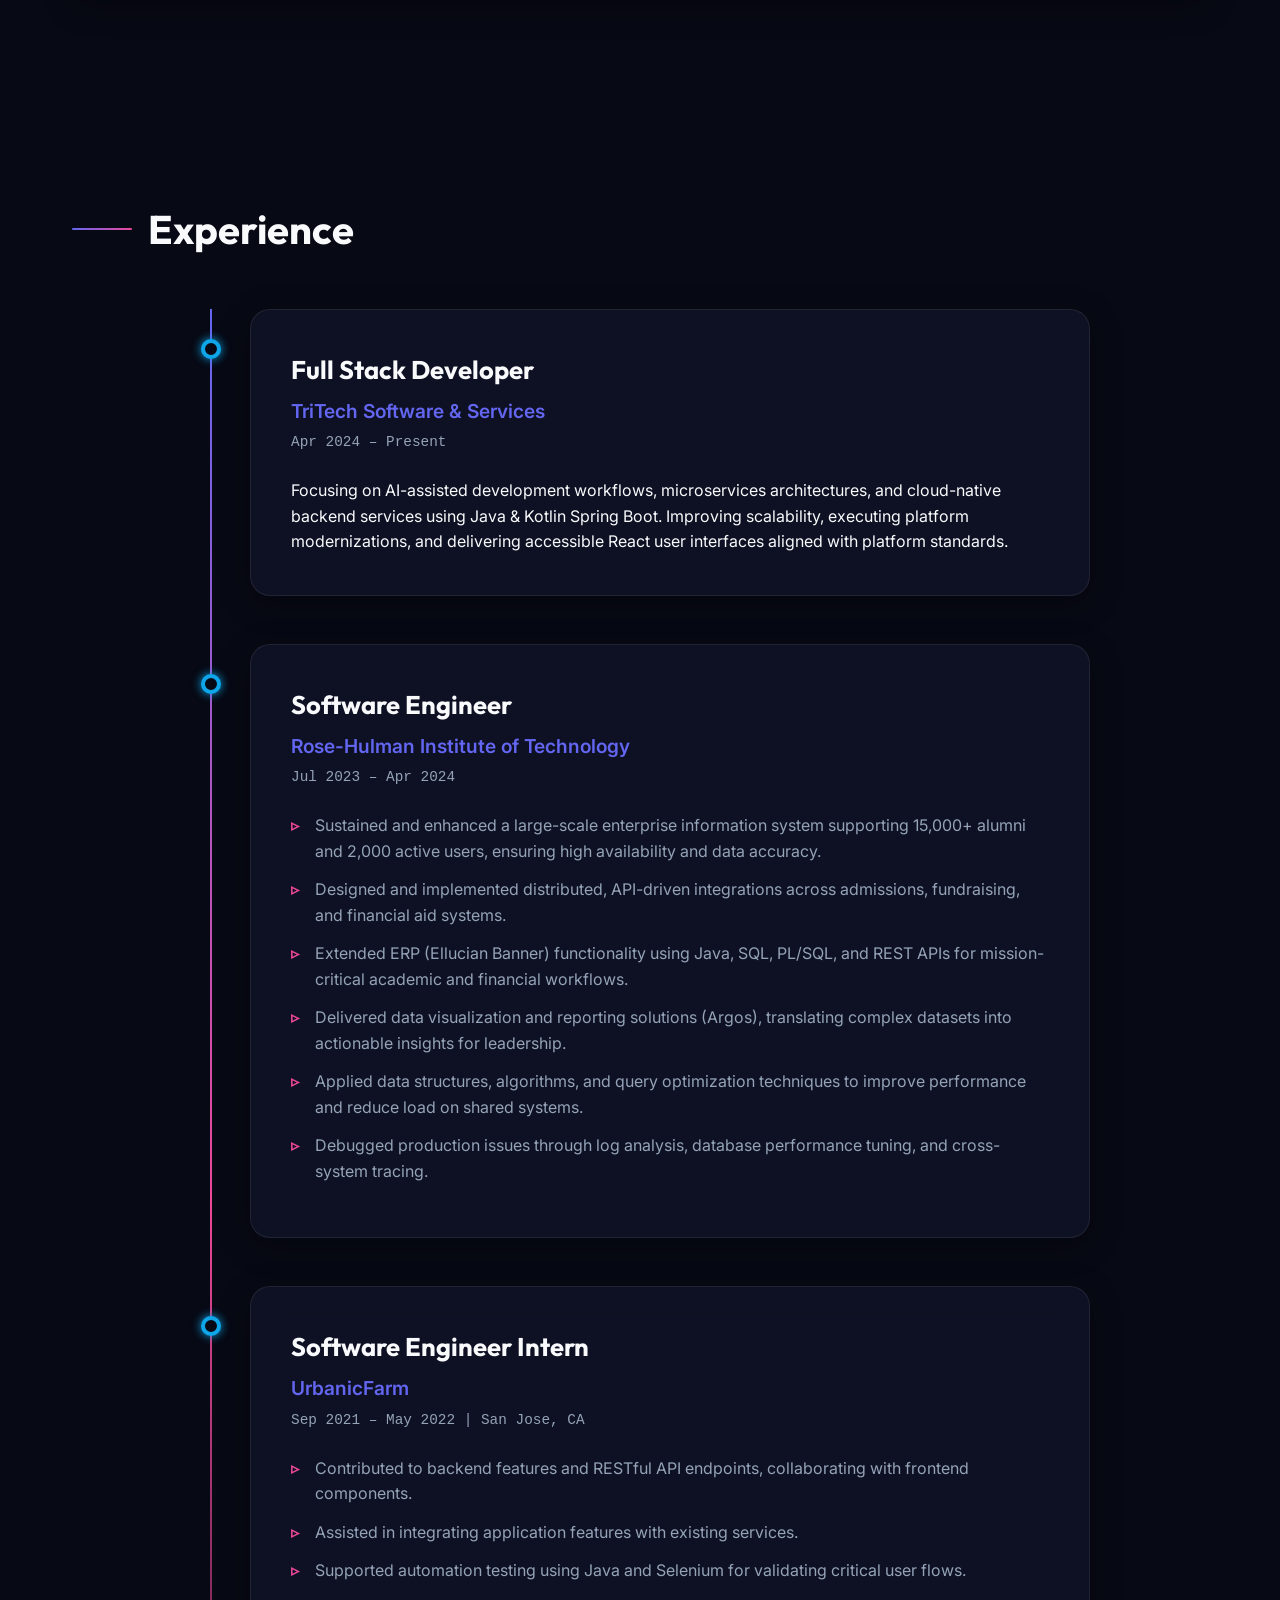
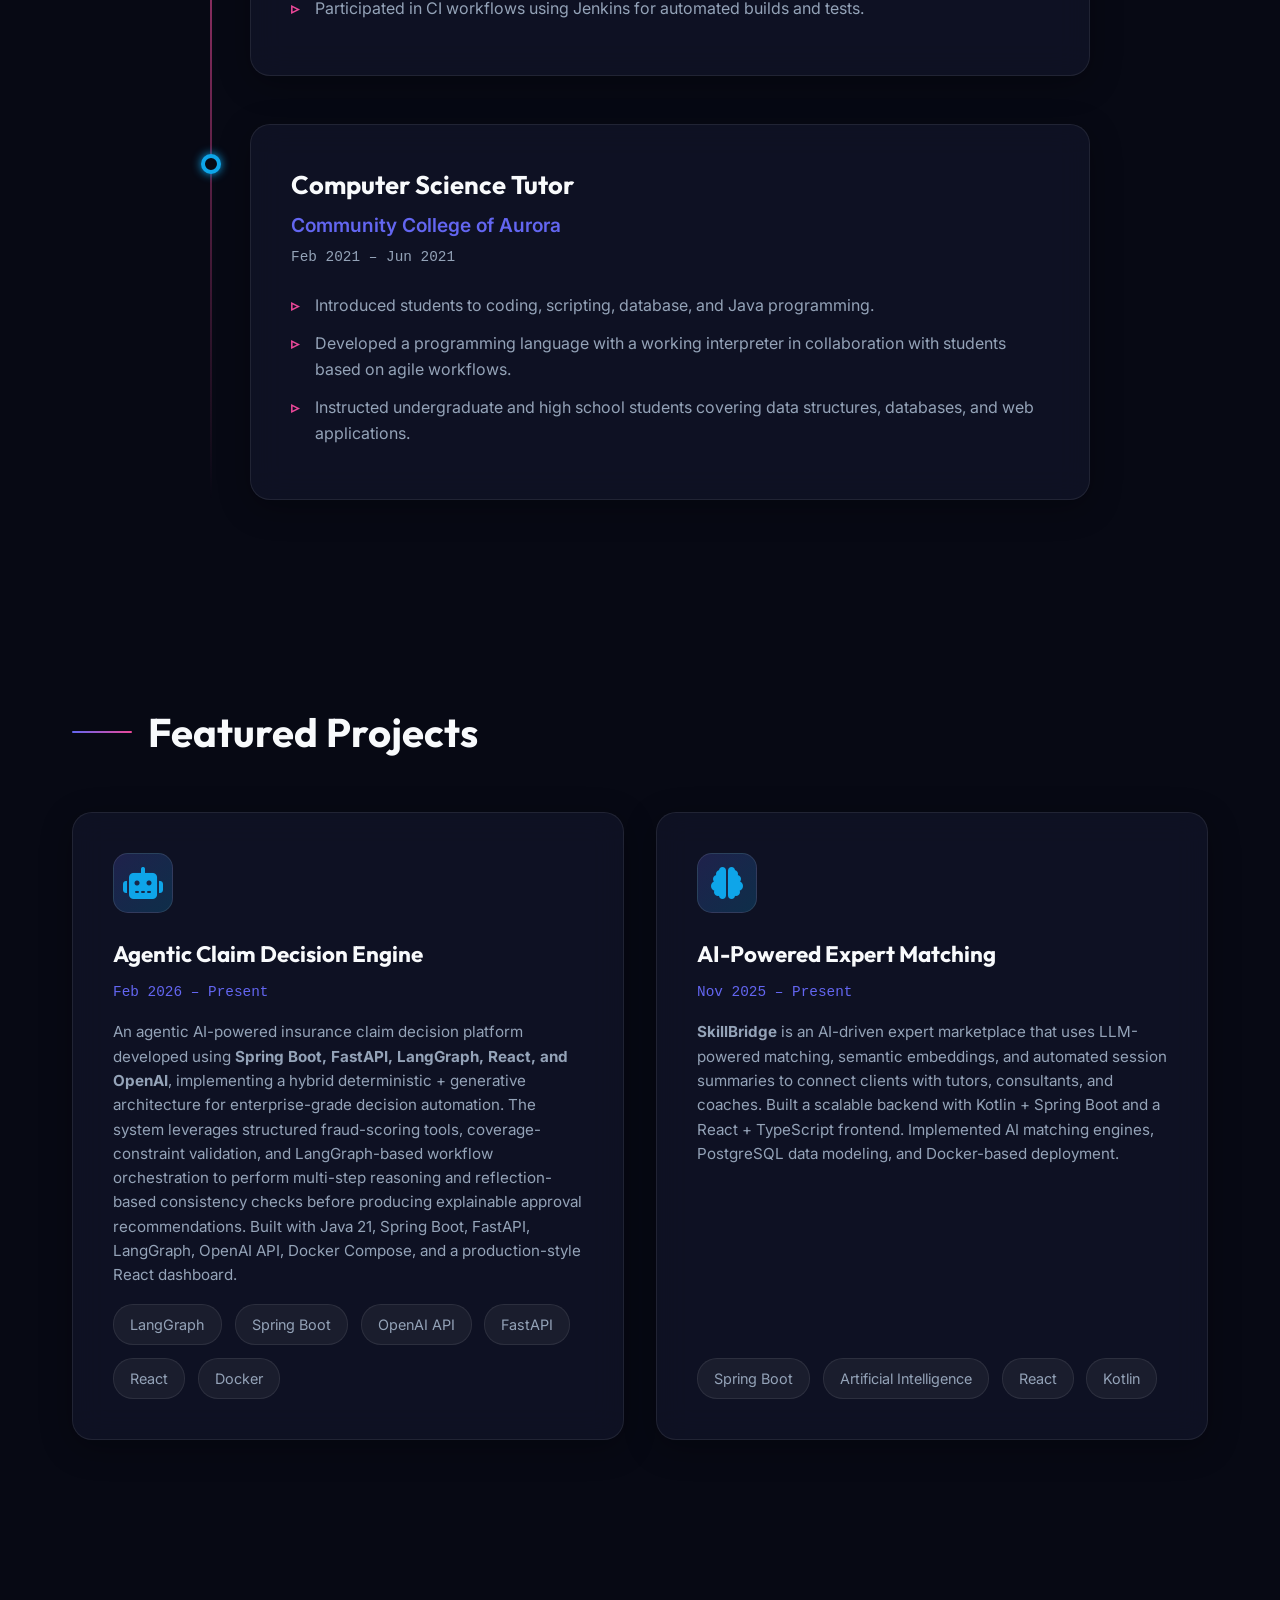
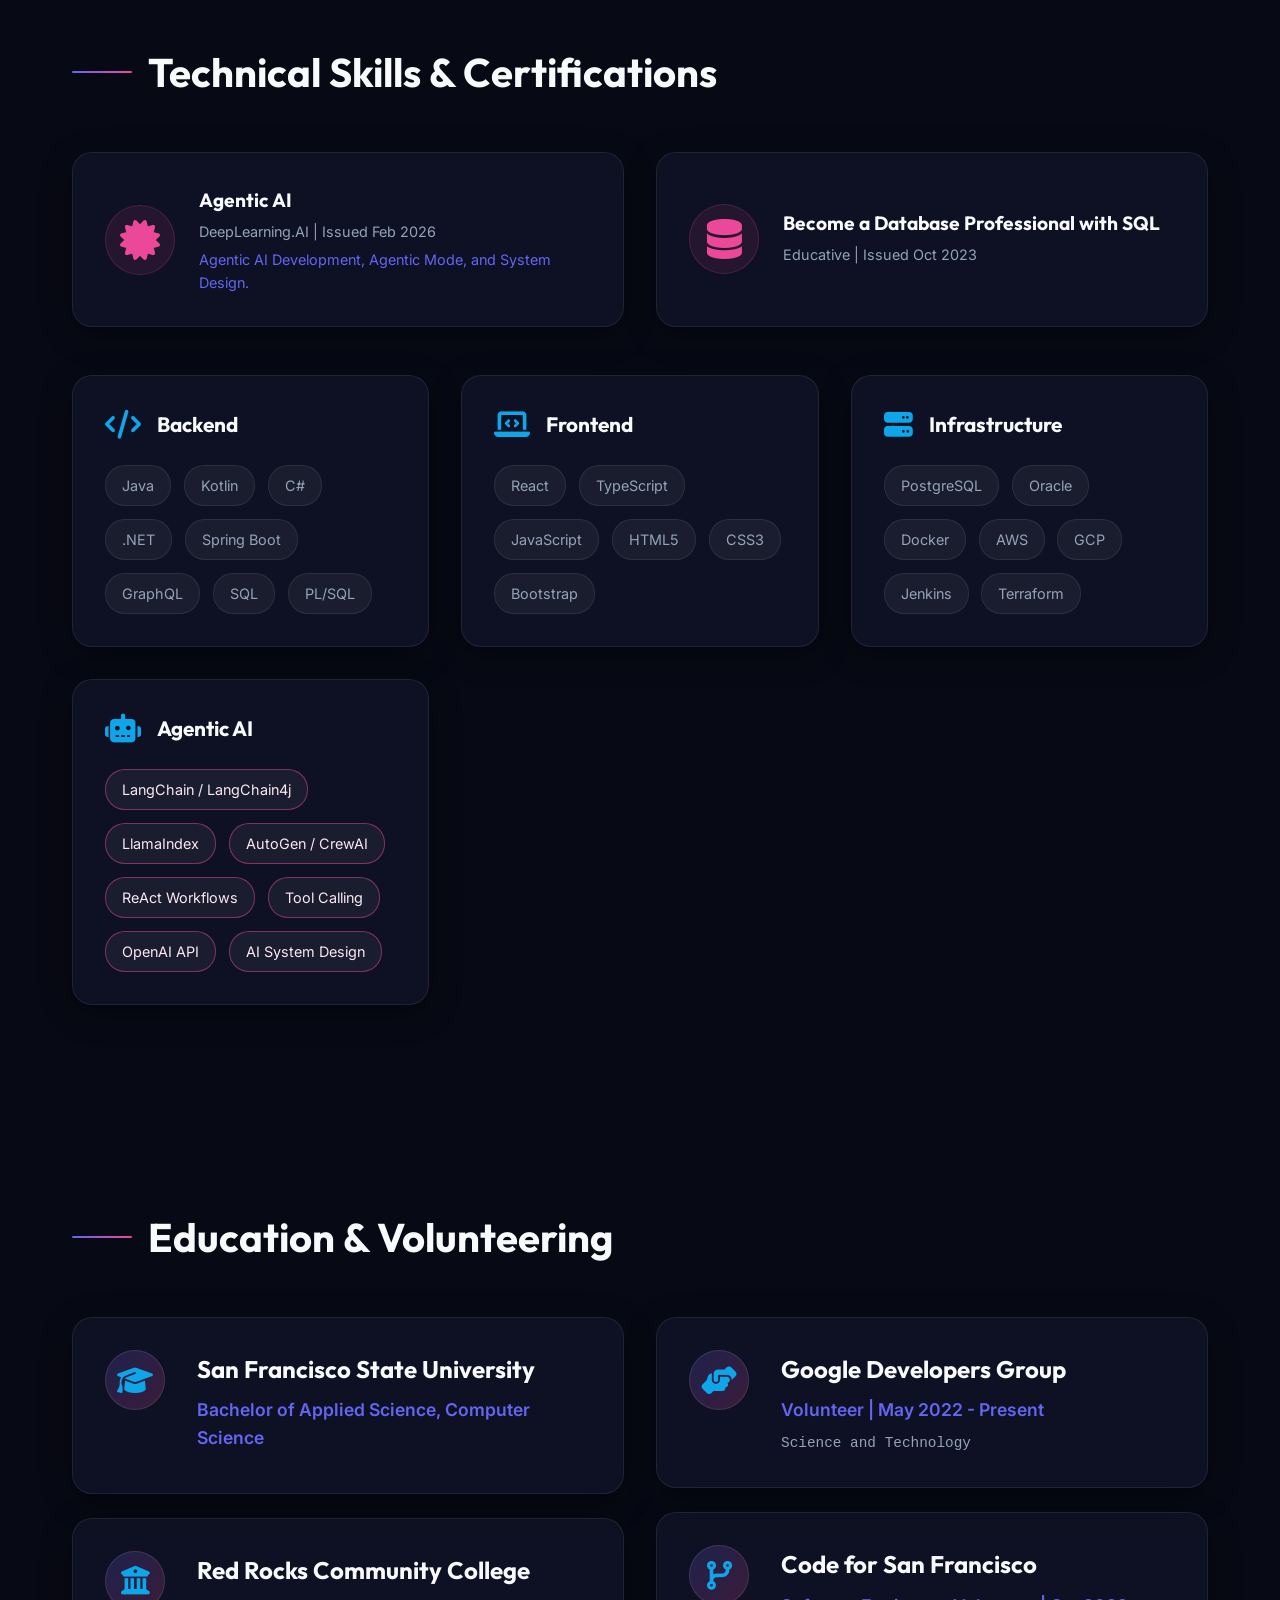
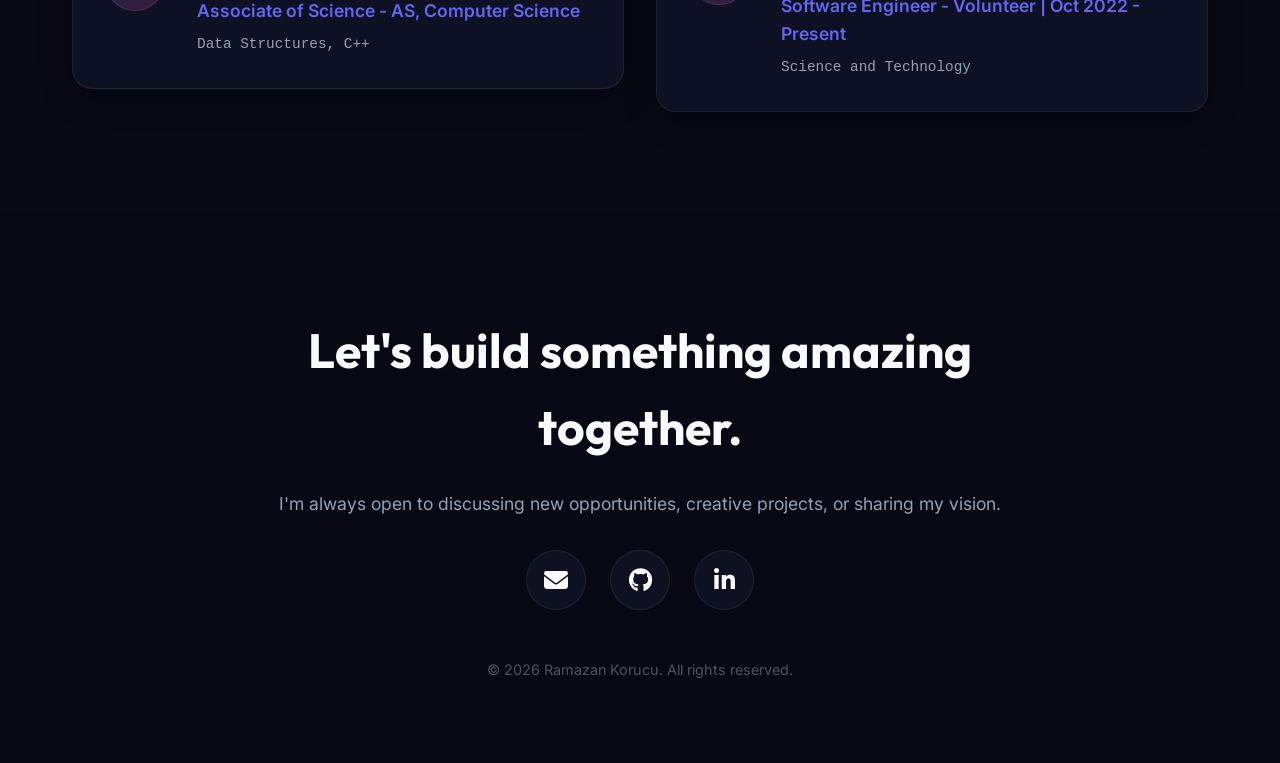
==== commit 2d27597d: "Update Agent Claims tech stack and remove iOS ToDoList app" ====
--- a/portfolio/index.html
+++ b/portfolio/index.html
@@ -243,18 +243,25 @@
         <div class="projects-grid">
           <div class="project-card glass-card reveal">
             <div class="project-icon"><i class="fas fa-robot"></i></div>
-            <h3>Agentic Claims Decision Engine</h3>
+            <h3>Agentic Claim Decision Engine</h3>
             <span class="date">Feb 2026 – Present</span>
             <p>
-              <strong>Agentic Claims</strong> is an intelligent medical claims
-              processing platform built to automate policy evaluations and
-              calculate coverage percentages. Engineered with a powerful C# .NET
-              Core backend handling decision logic, and a dynamic React, Vite,
-              and TailwindCSS frontend for seamless user experiences.
+              An agentic AI-powered insurance claim decision platform developed
+              using
+              <strong>Spring Boot, FastAPI, LangGraph, React, and OpenAI</strong
+              >, implementing a hybrid deterministic + generative architecture
+              for enterprise-grade decision automation. The system leverages
+              structured fraud-scoring tools, coverage-constraint validation,
+              and LangGraph-based workflow orchestration to perform multi-step
+              reasoning and reflection-based consistency checks before producing
+              explainable approval recommendations. Built with Java 21, Spring
+              Boot, FastAPI, LangGraph, OpenAI API, Docker Compose, and a
+              production-style React dashboard.
             </p>
             <div class="skill-tags" style="margin-top: 1rem">
-              <span>Agentic AI</span><span>.NET Core</span><span>React</span
-              ><span>TailwindCSS</span>
+              <span>LangGraph</span><span>Spring Boot</span
+              ><span>OpenAI API</span><span>FastAPI</span><span>React</span
+              ><span>Docker</span>
             </div>
           </div>
 
@@ -273,23 +280,6 @@
             <div class="skill-tags" style="margin-top: 1rem">
               <span>Spring Boot</span><span>Artificial Intelligence</span
               ><span>React</span><span>Kotlin</span>
-            </div>
-          </div>
-
-          <div class="project-card glass-card reveal delay-1">
-            <div class="project-icon"><i class="fas fa-check-circle"></i></div>
-            <h3>ToDoList iOS App</h3>
-            <span class="date">Mar 2024</span>
-            <p>
-              Implemented functionality for users to add, edit, complete, and
-              delete tasks. Designed an intuitive user interface using
-              UIKit/SwiftUI. Integrated CoreData for local data storage,
-              ensuring tasks persist across sessions. Added priority, due dates,
-              and filtering options.
-            </p>
-            <div class="skill-tags" style="margin-top: 1rem">
-              <span>iOS Development</span><span>SwiftUI</span
-              ><span>CoreData</span>
             </div>
           </div>
         </div>
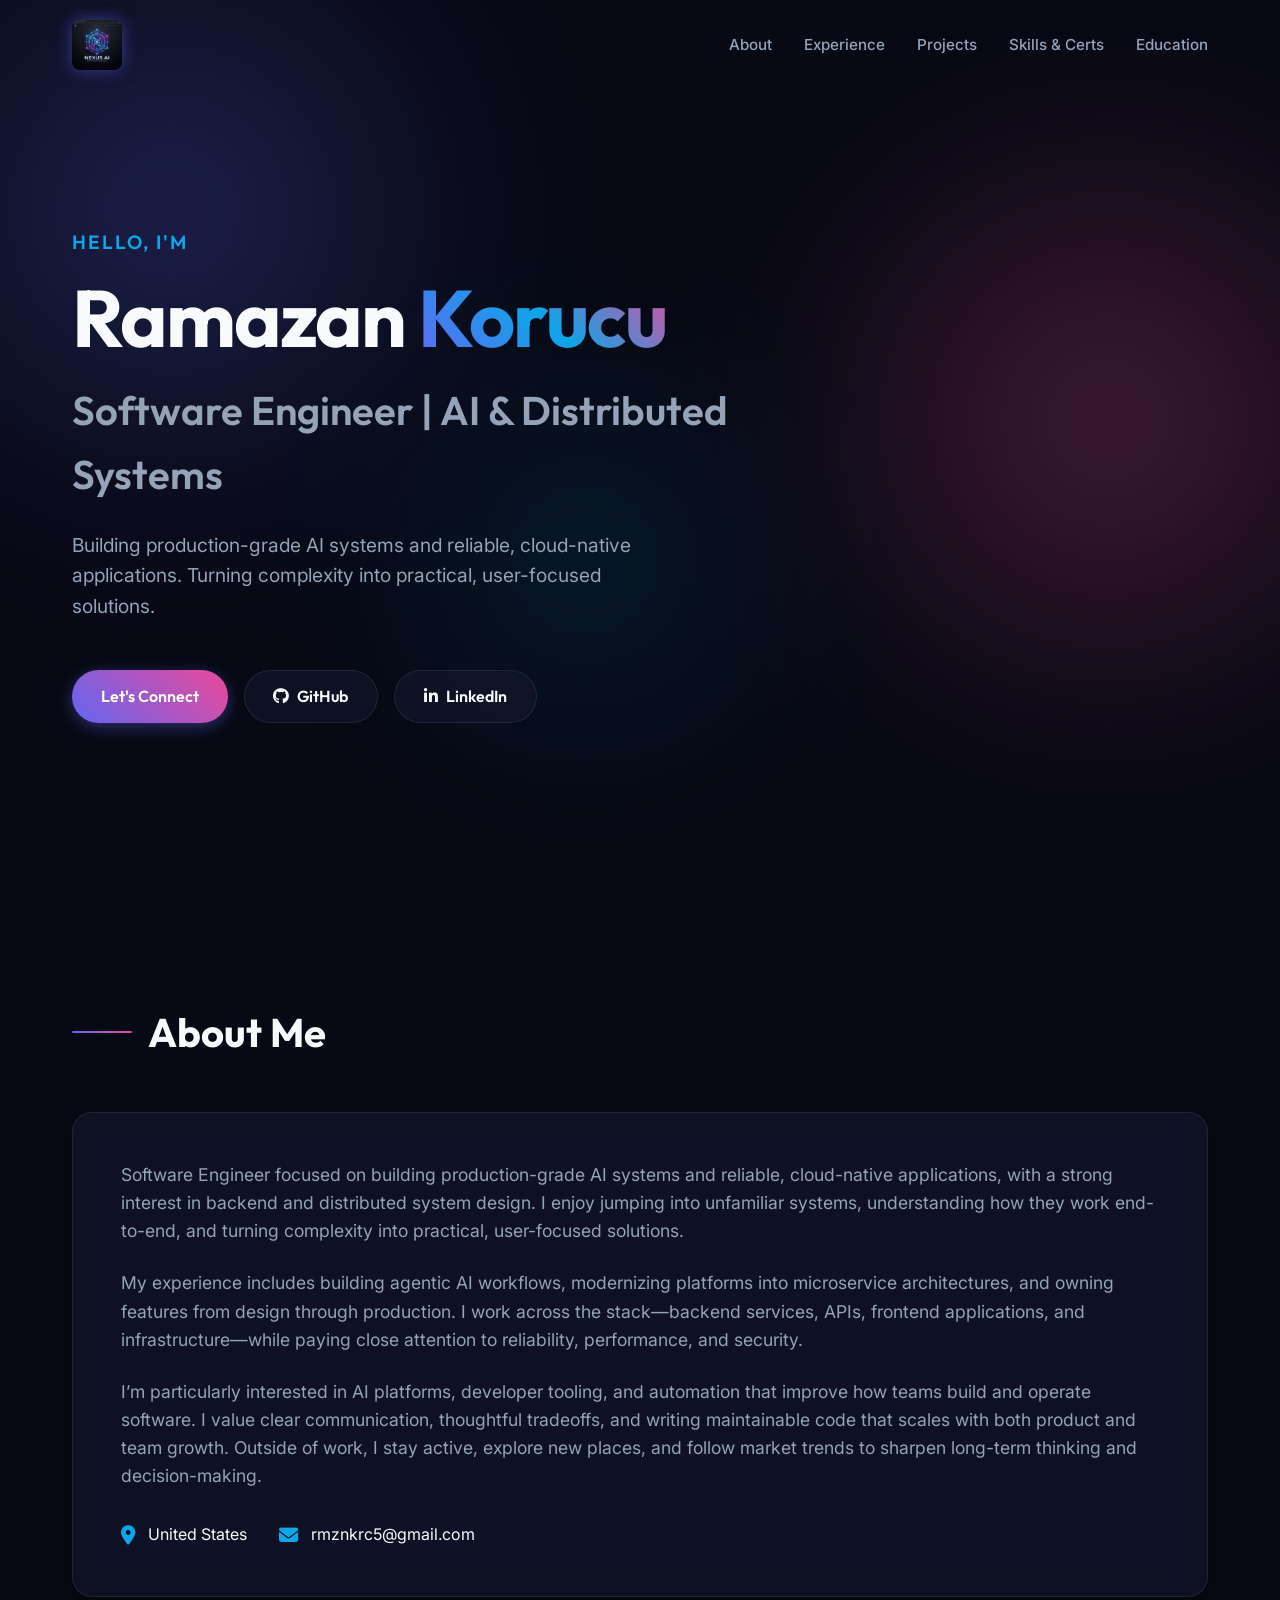
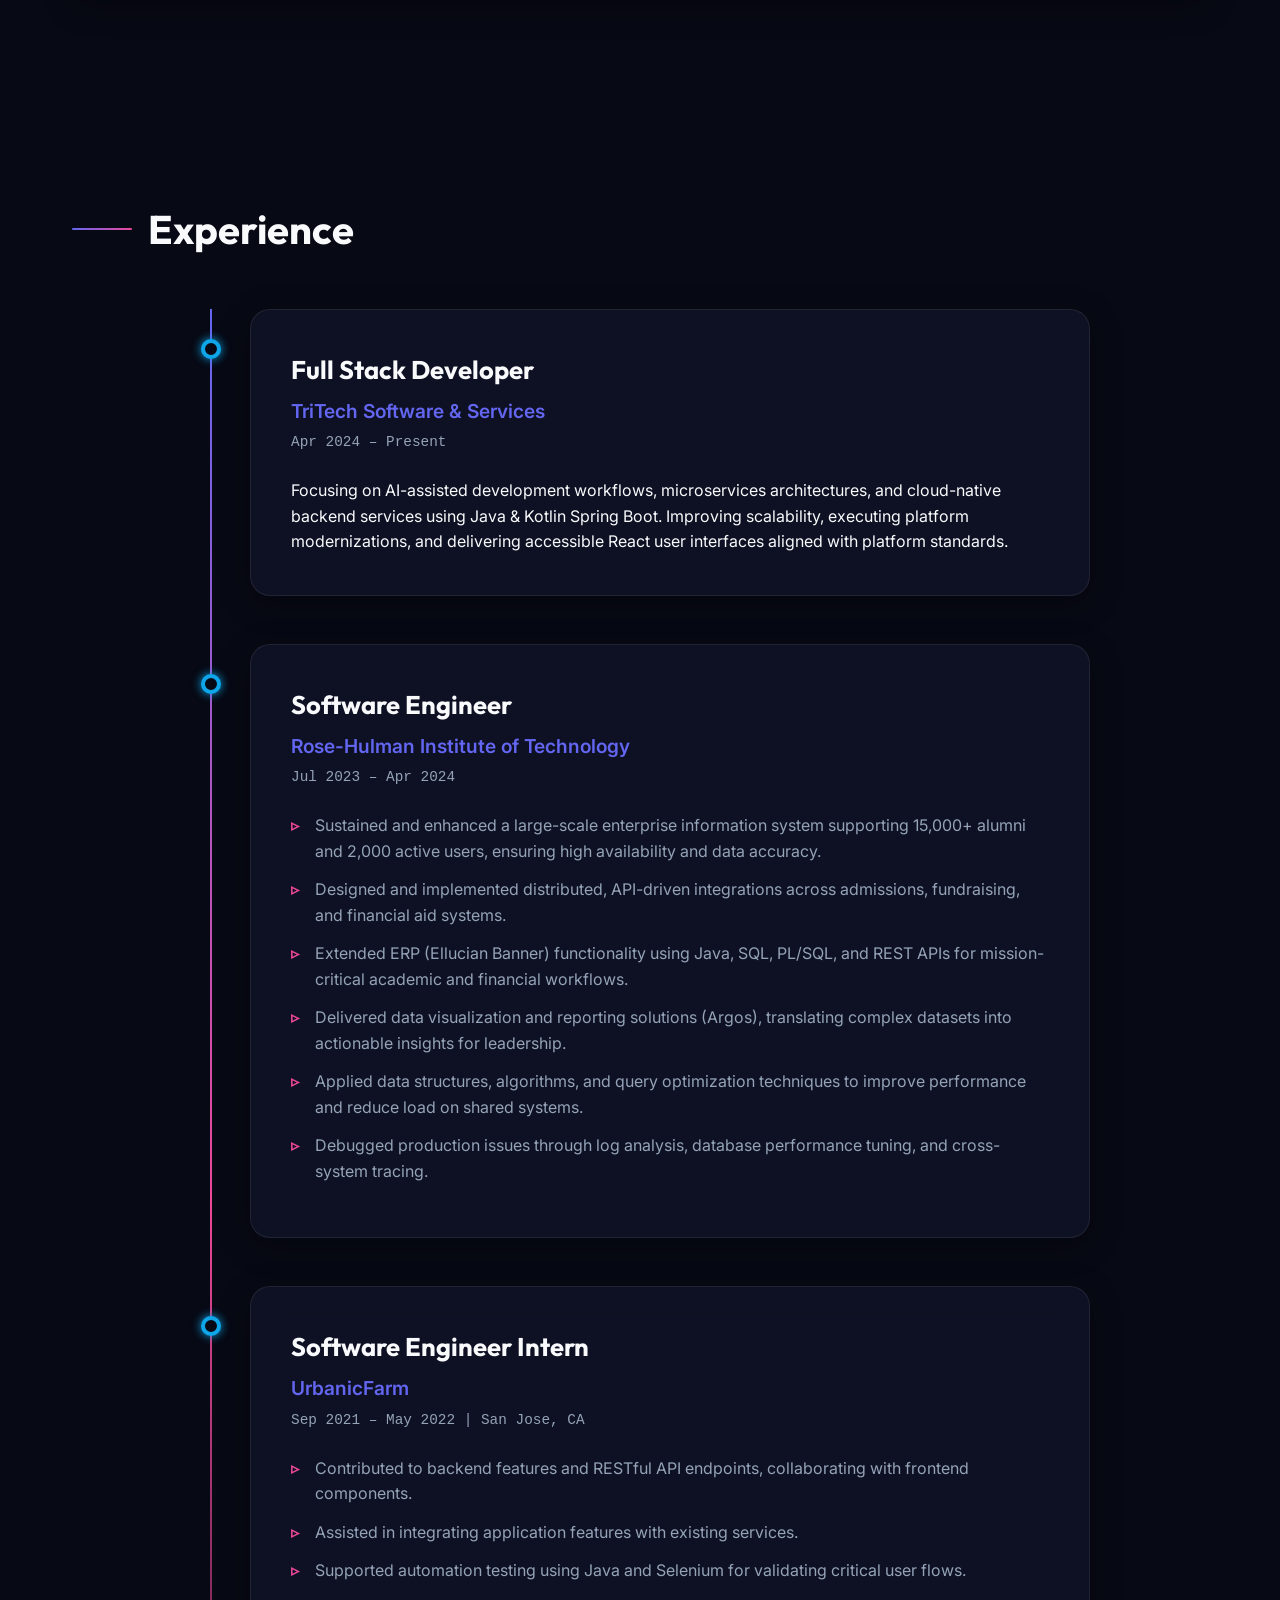
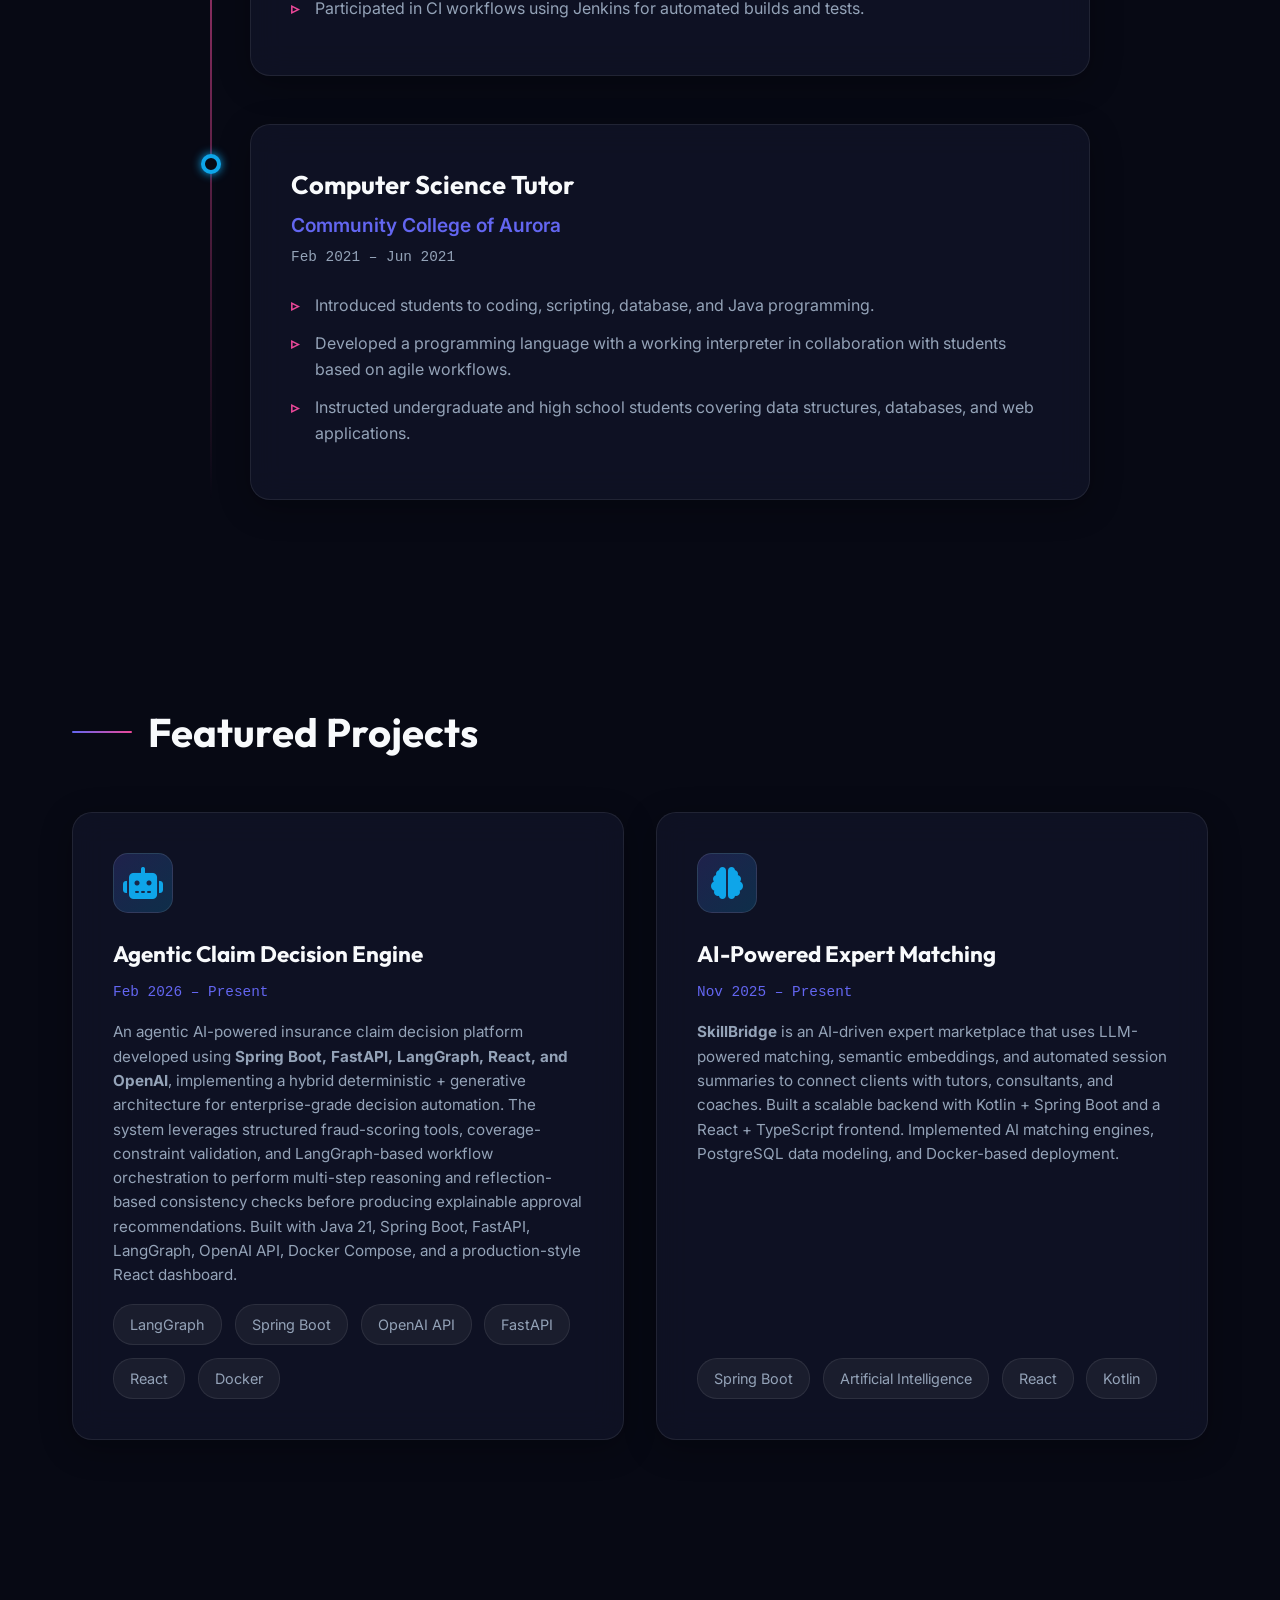
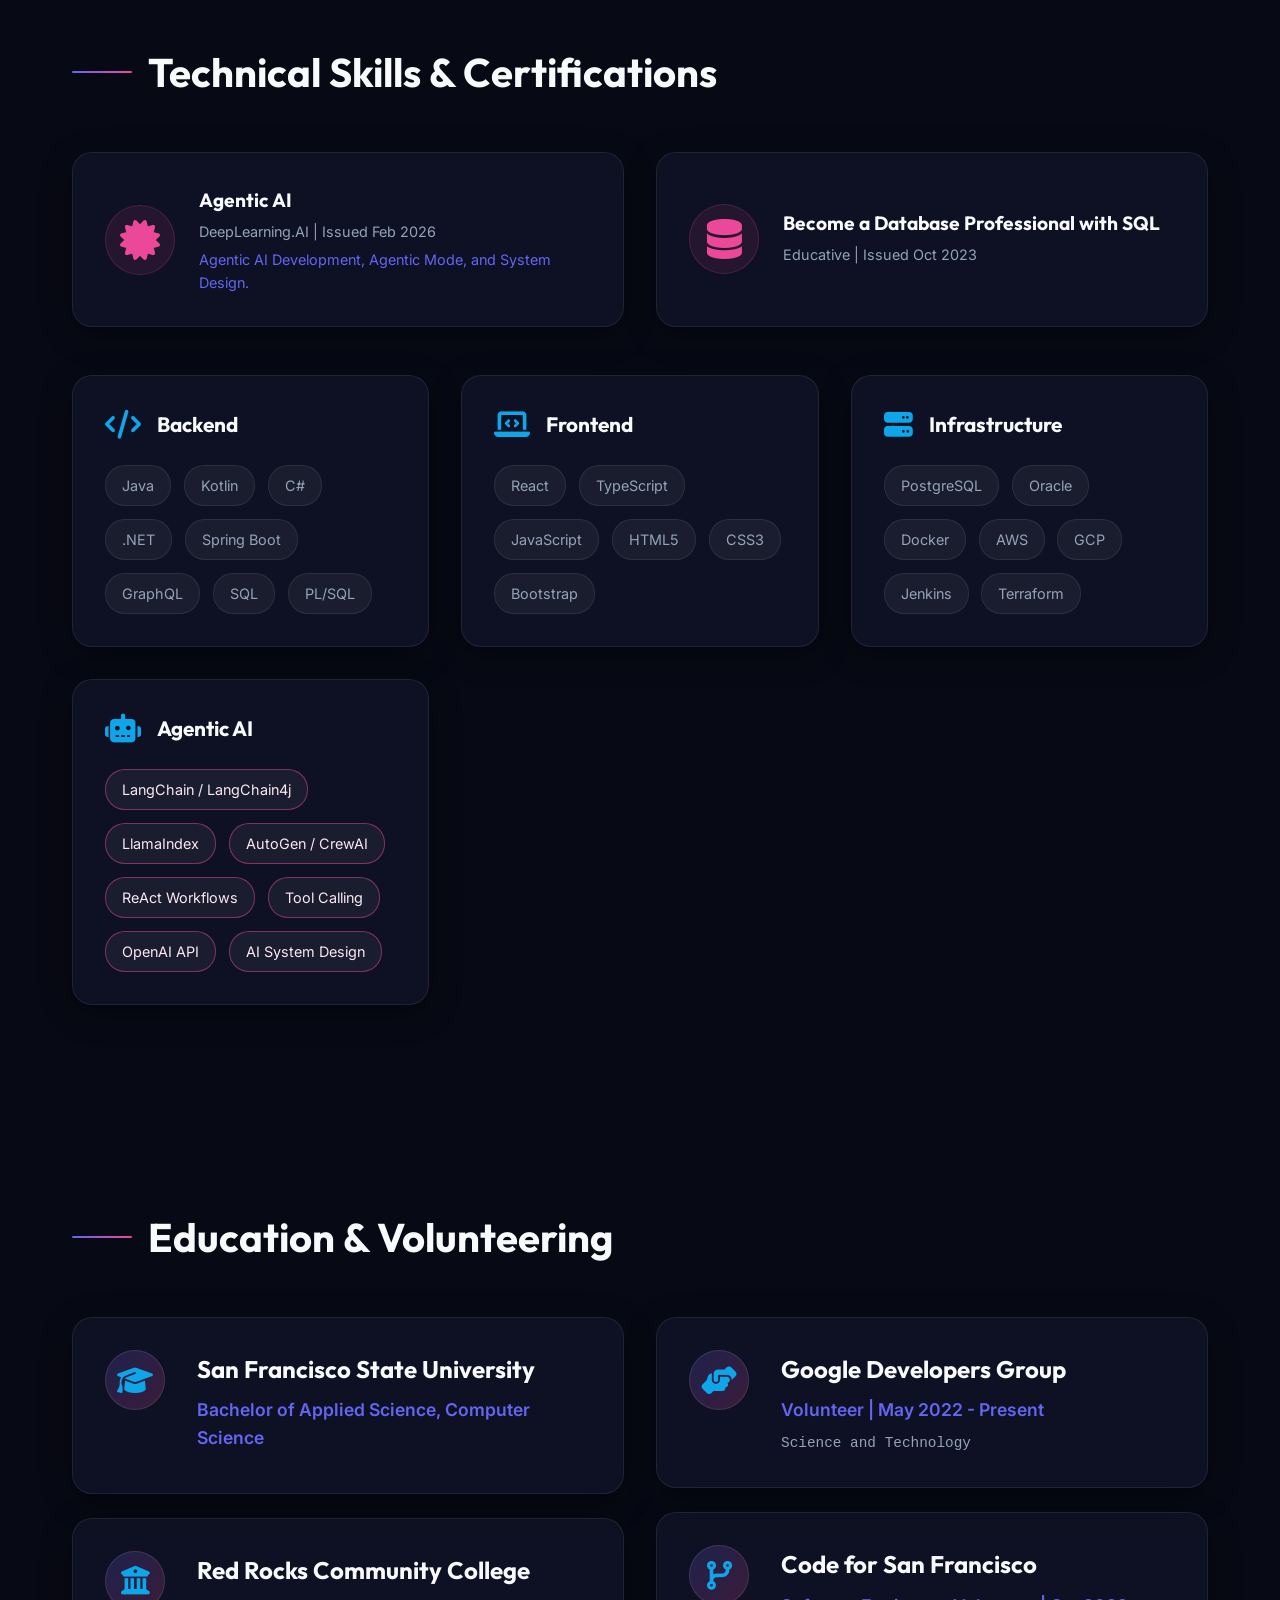
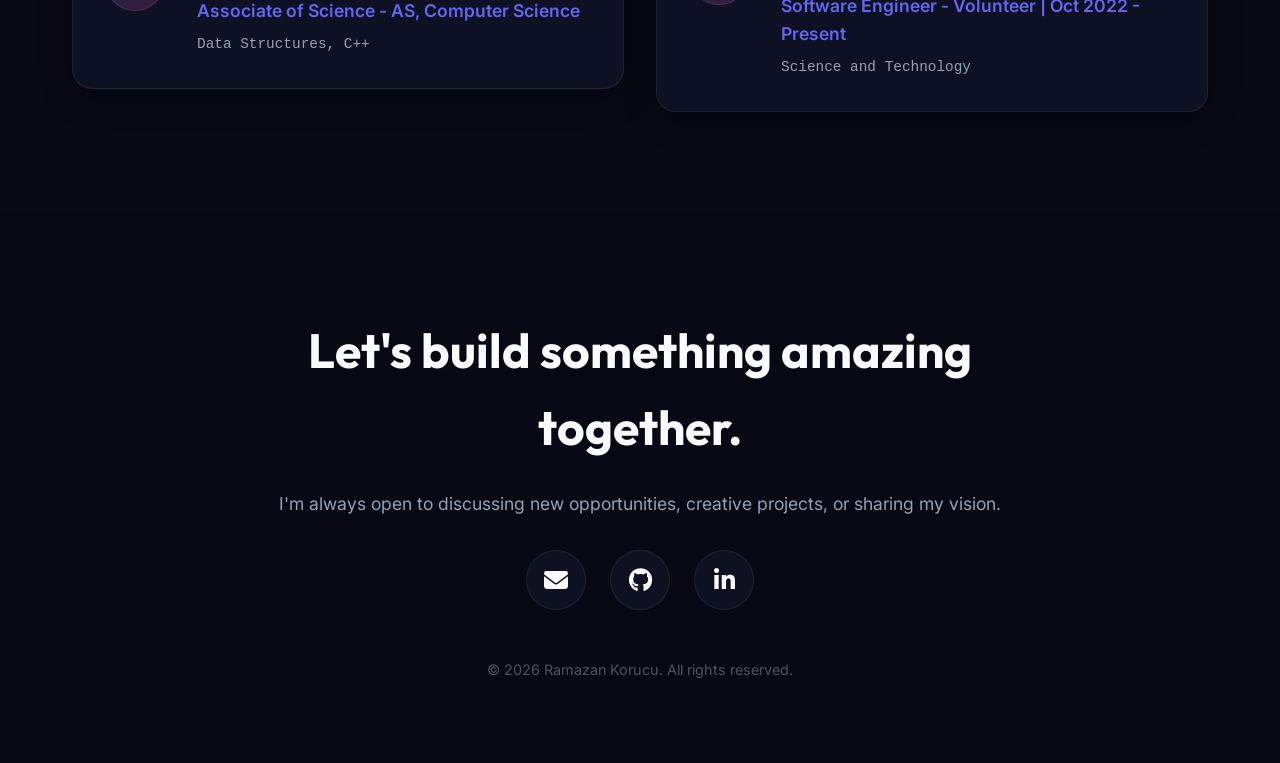
==== commit 38a2f5f4: "Add new AI-generated logo image" ====
--- a/portfolio/index.html
+++ b/portfolio/index.html
@@ -33,7 +33,9 @@
     <!-- Navigation -->
     <nav class="navbar">
       <div class="nav-content">
-        <a href="#" class="logo">RMZN.</a>
+        <a href="#" class="logo-link">
+          <img src="logo.png" alt="Ramazan Korucu Logo" class="logo-img" />
+        </a>
         <ul class="nav-links">
           <li><a href="#about">About</a></li>
           <li><a href="#experience">Experience</a></li>
--- a/portfolio/styles.css
+++ b/portfolio/styles.css
@@ -141,13 +141,23 @@
   align-items: center;
 }
 
-.logo {
-  color: var(--text-main);
+.logo-link {
+  display: flex;
+  align-items: center;
   text-decoration: none;
-  font-family: var(--font-heading);
-  font-size: 1.8rem;
-  font-weight: 900;
-  letter-spacing: -1px;
+}
+
+.logo-img {
+  height: 50px;
+  width: auto;
+  border-radius: 8px;
+  box-shadow: 0 0 15px var(--primary-glow);
+  transition: var(--transition-smooth);
+}
+
+.logo-link:hover .logo-img {
+  transform: scale(1.05);
+  box-shadow: 0 0 25px var(--primary-glow);
 }
 
 .nav-links {
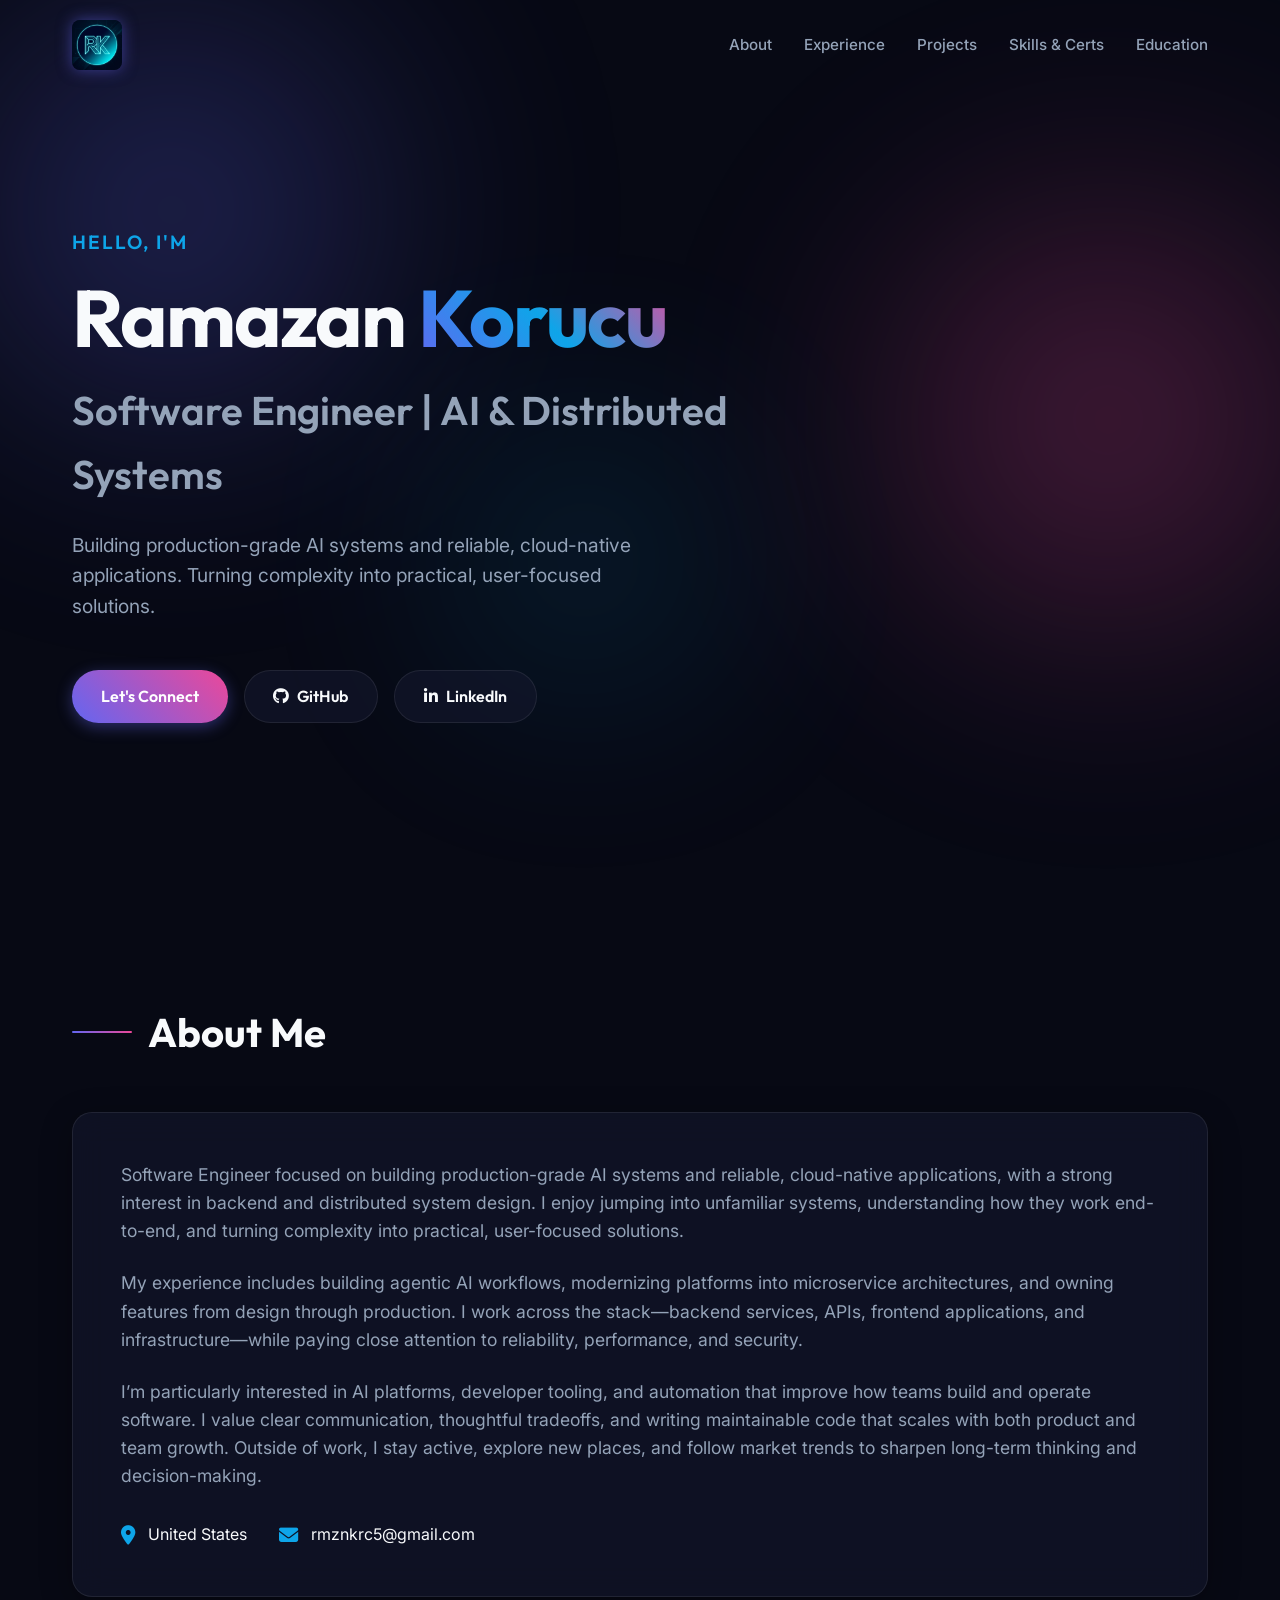
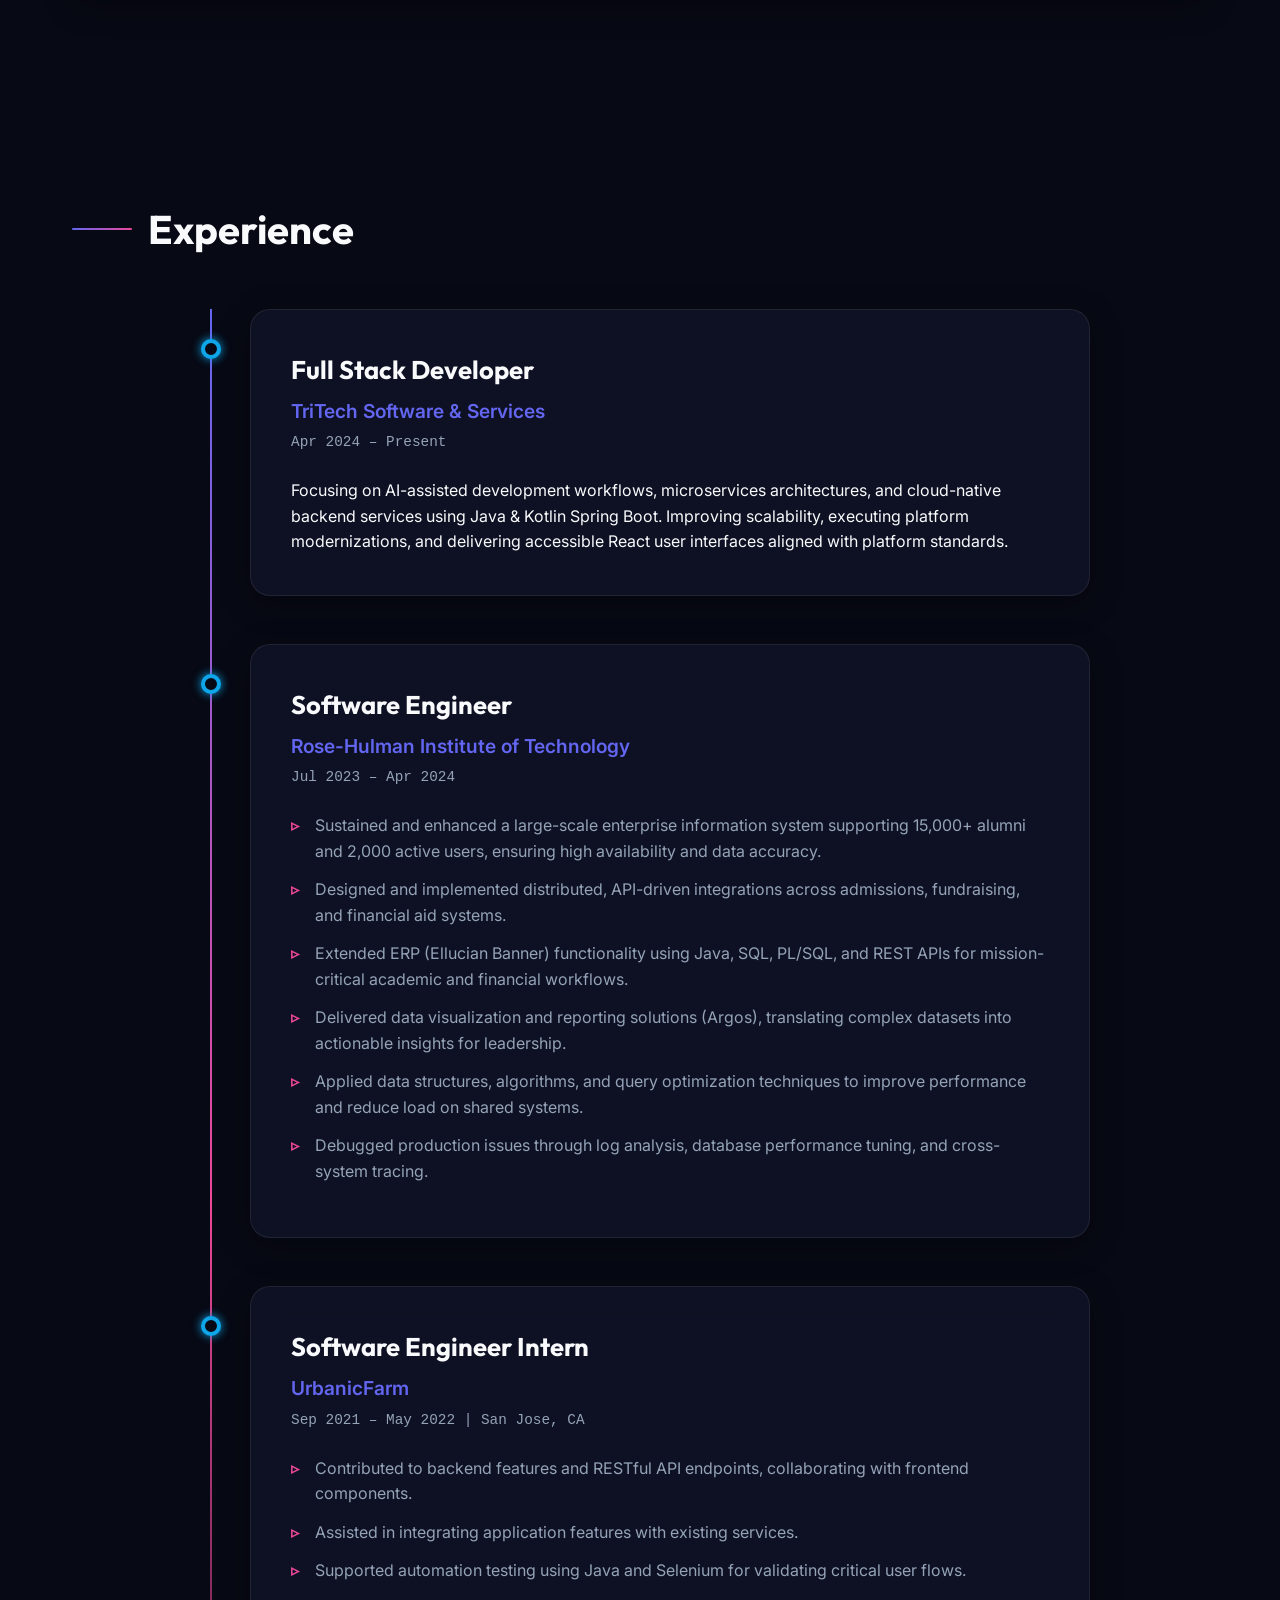
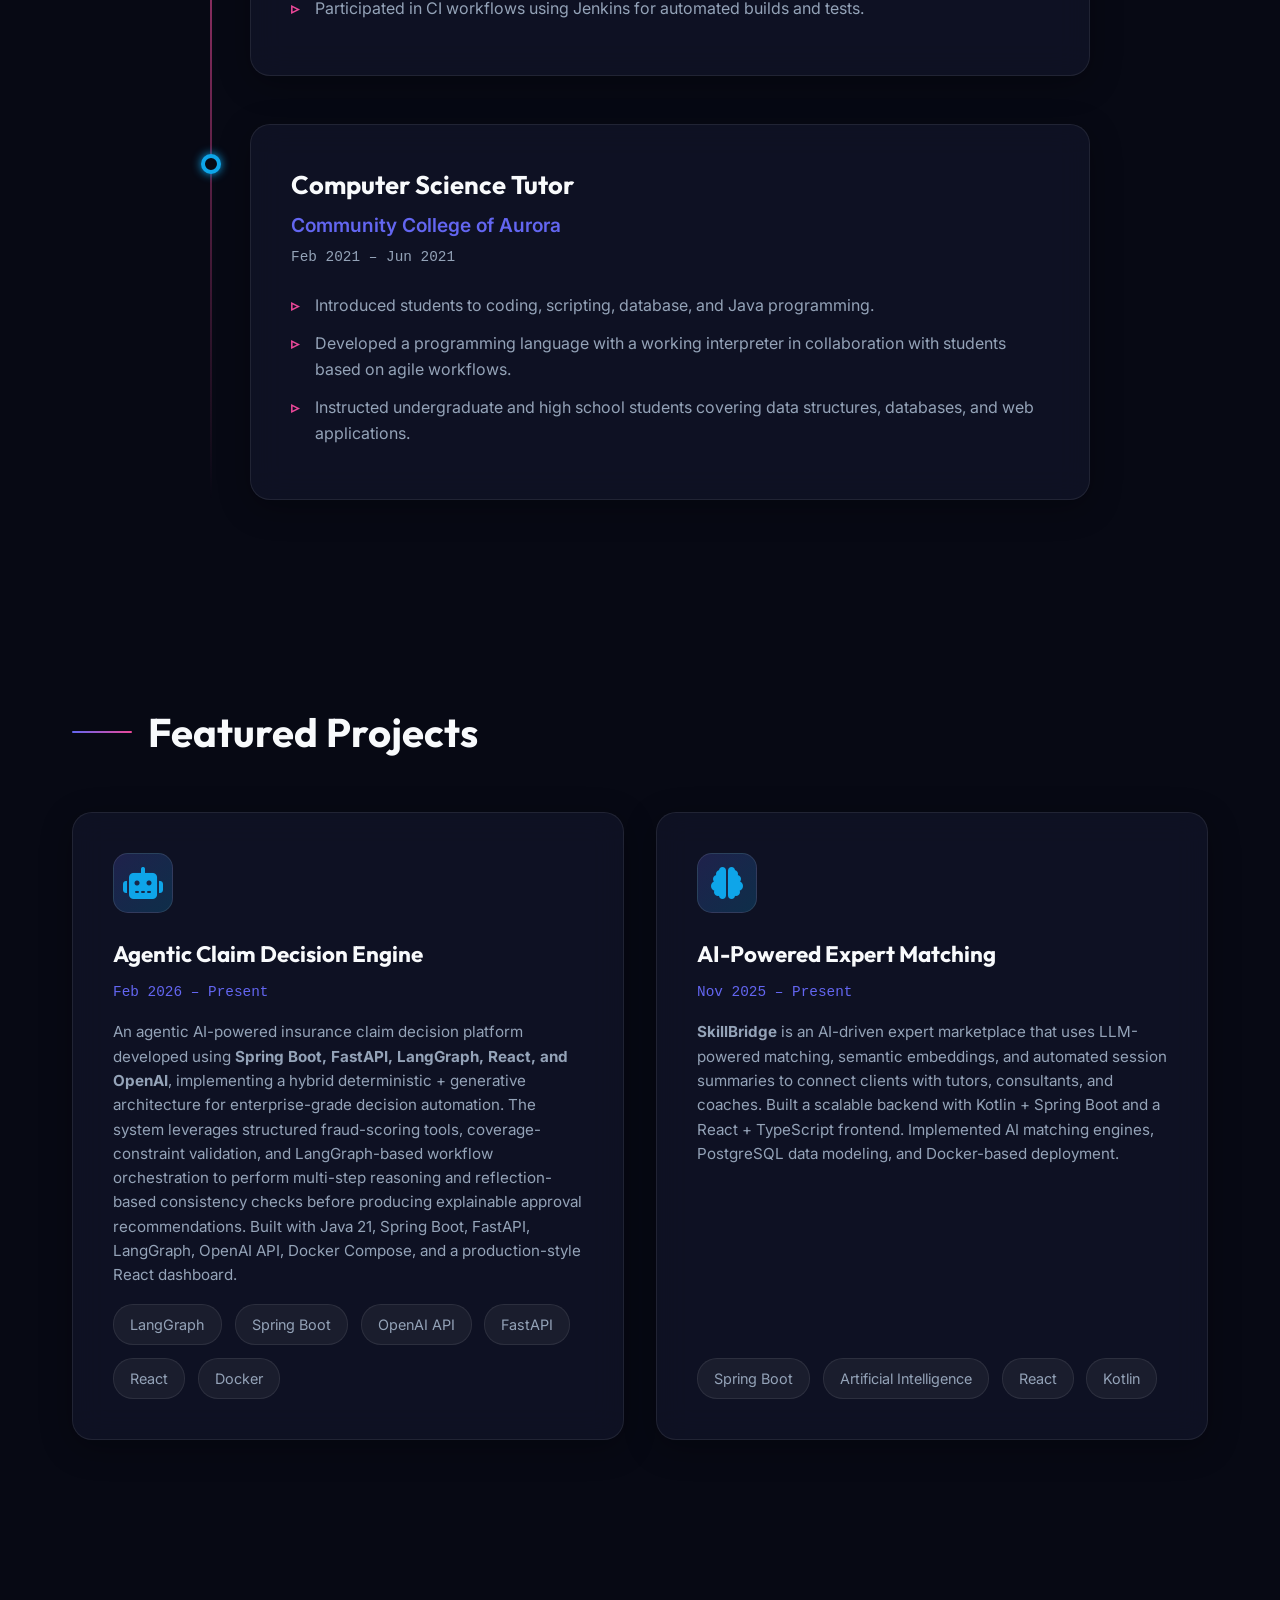
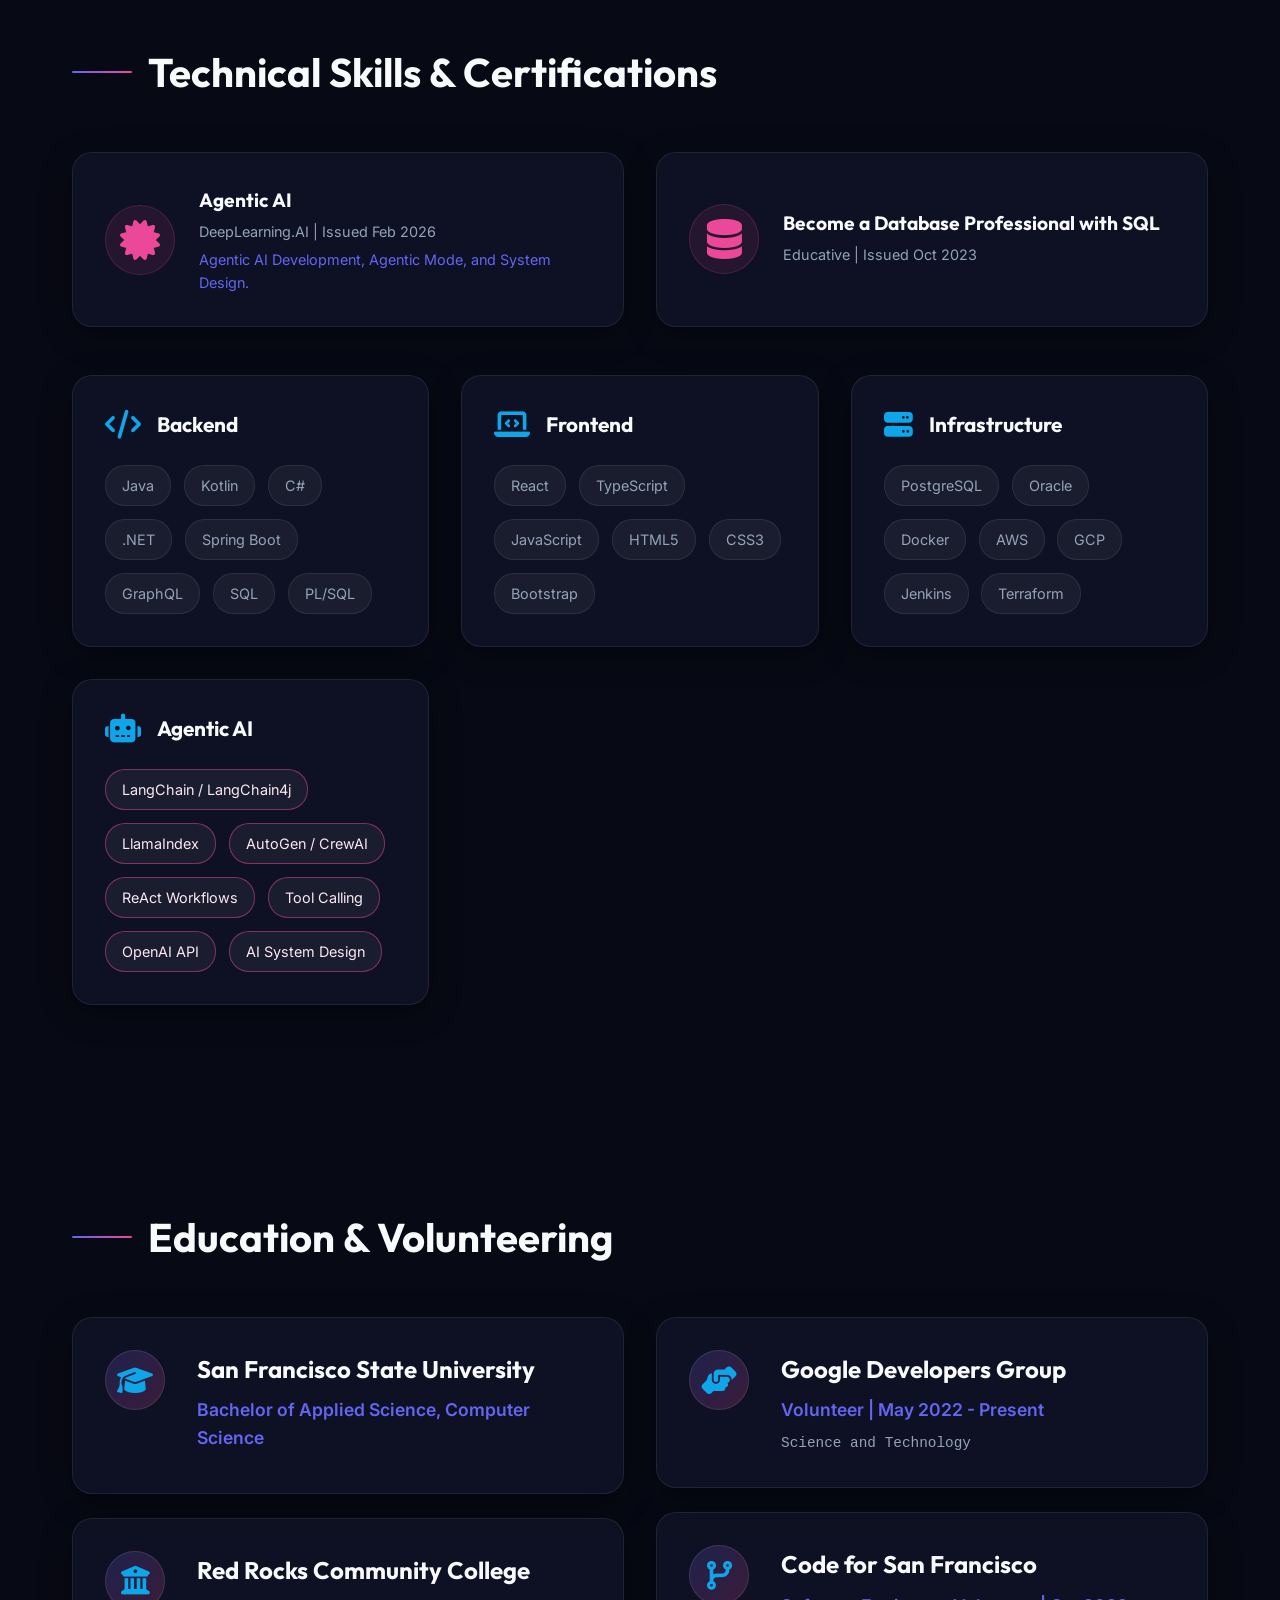
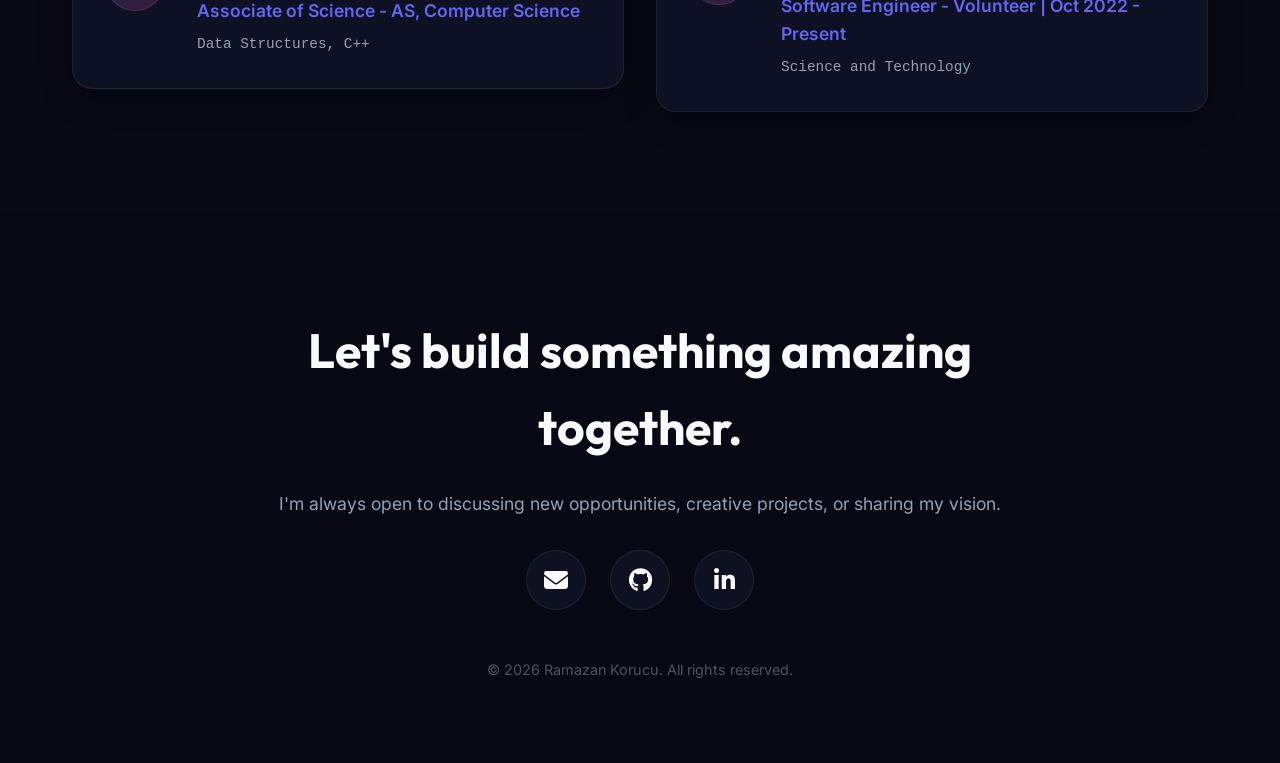
==== commit f5399a6e: "Use user's avatar as logo" ====
--- a/portfolio/index.html
+++ b/portfolio/index.html
@@ -34,7 +34,7 @@
     <nav class="navbar">
       <div class="nav-content">
         <a href="#" class="logo-link">
-          <img src="logo.png" alt="Ramazan Korucu Logo" class="logo-img" />
+          <img src="avatar.png" alt="Ramazan Korucu Avatar" class="logo-img" />
         </a>
         <ul class="nav-links">
           <li><a href="#about">About</a></li>
